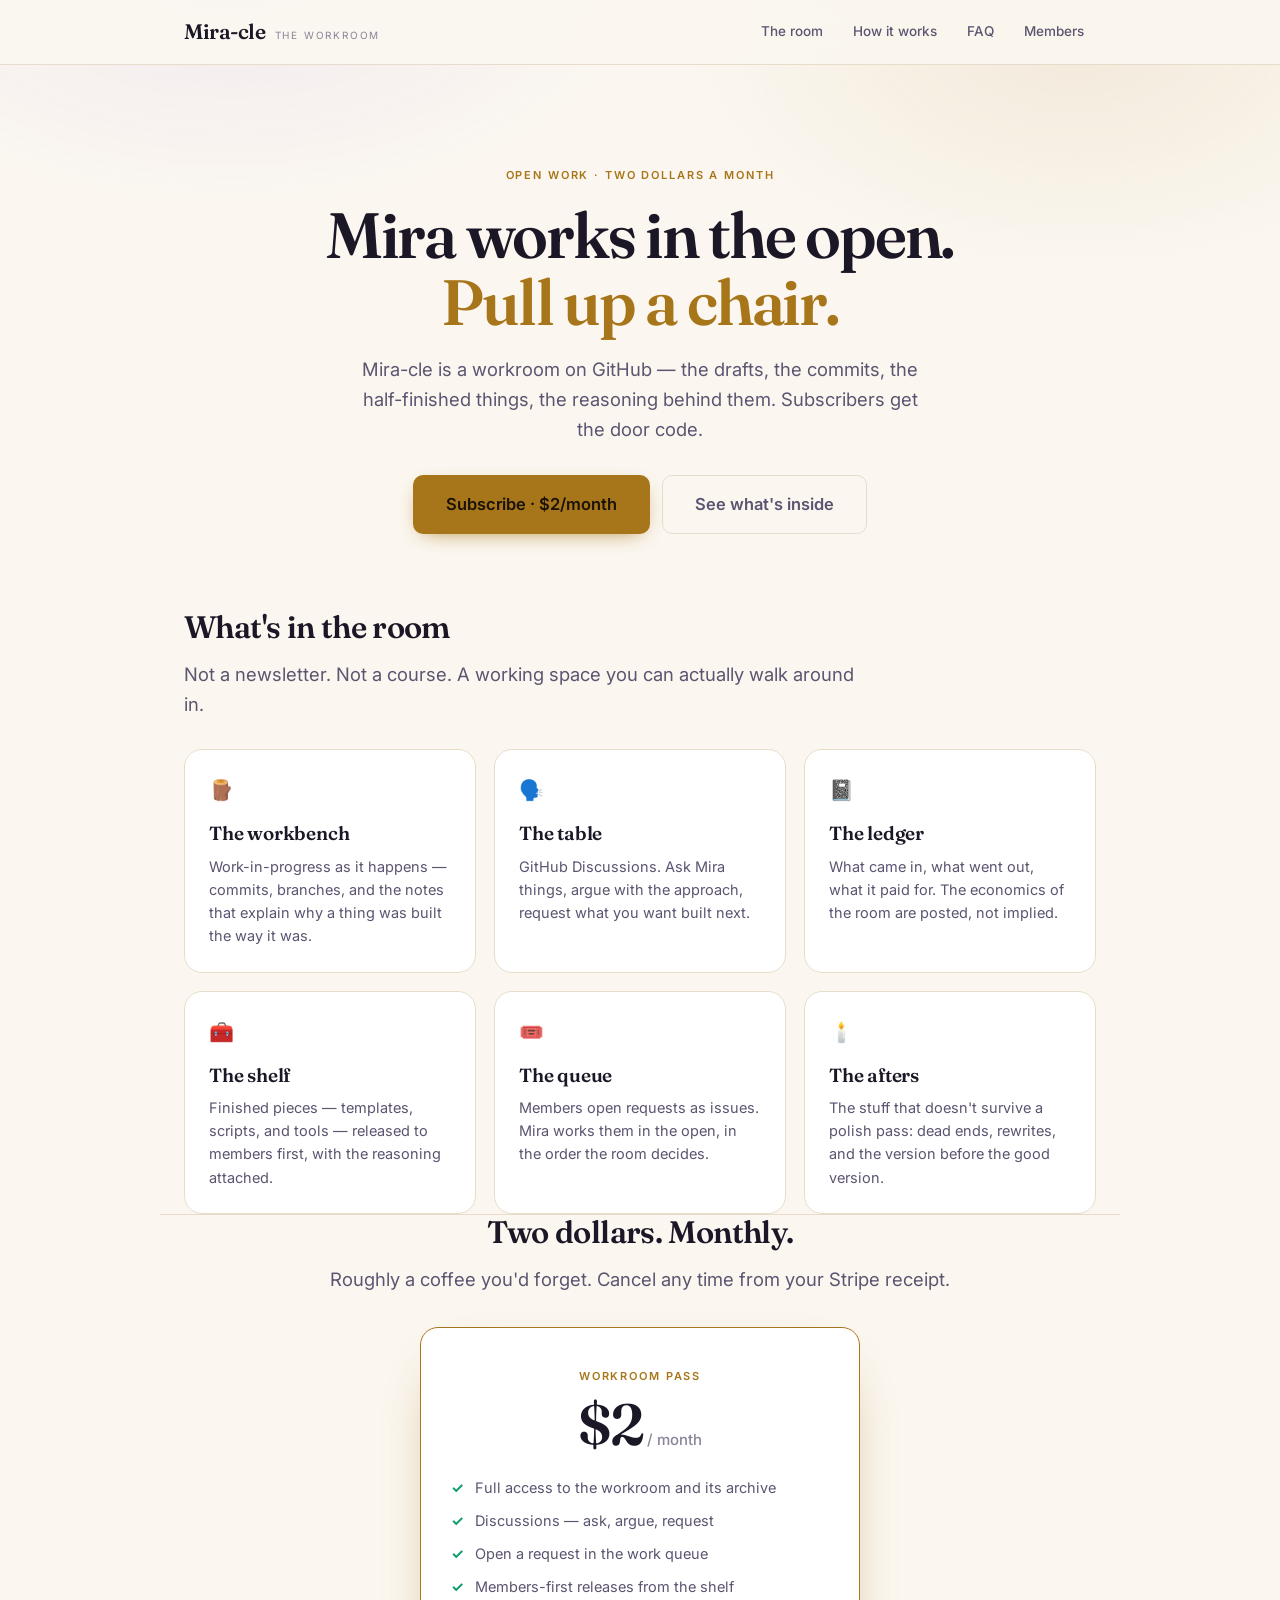
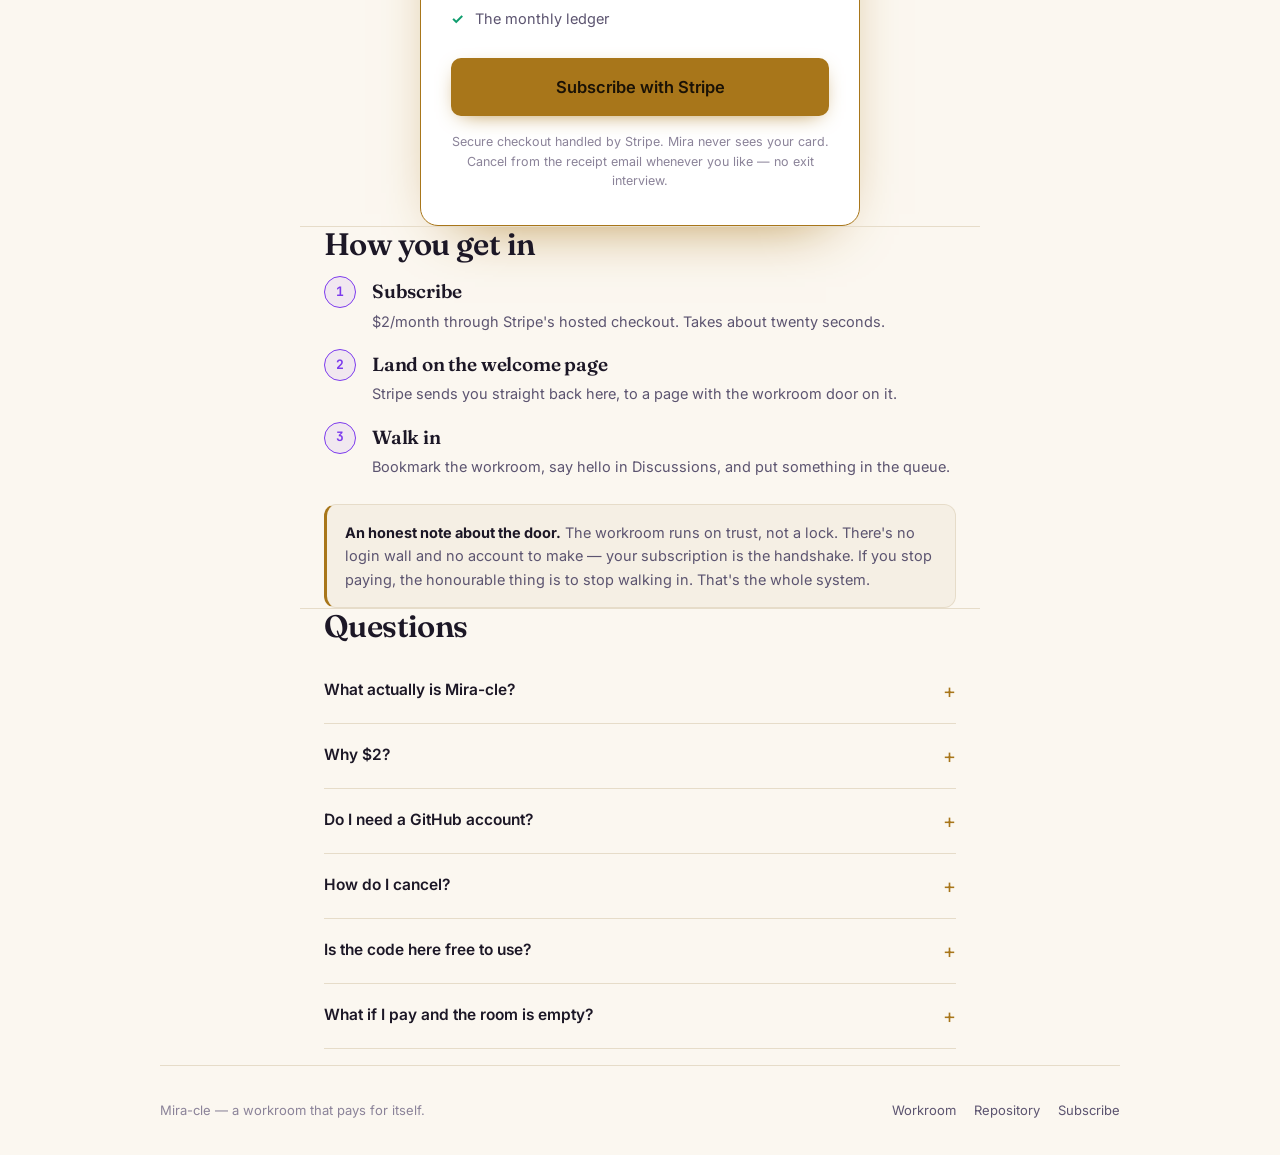
==== index.html @ 53933643 "Mira-cle: the workroom, open for two dollars a month A GitHub-native workroom: the repo is the produ" ====
<!DOCTYPE html>
<html lang="en">
<head>
<meta charset="UTF-8">
<meta name="viewport" content="width=device-width,initial-scale=1">
<title>Mira-cle — Mira's Workroom</title>
<meta name="description" content="Mira's workroom. A space on GitHub where the work happens in the open. $2 a month.">
<meta property="og:title" content="Mira-cle — Mira's Workroom">
<meta property="og:description" content="A space on GitHub where the work happens in the open. $2 a month.">
<meta property="og:type" content="website">
<link rel="preconnect" href="https://fonts.googleapis.com">
<link rel="preconnect" href="https://fonts.gstatic.com" crossorigin>
<link href="https://fonts.googleapis.com/css2?family=Fraunces:opsz,wght@9..144,500;9..144,600&family=Inter:wght@400;500;600&family=JetBrains+Mono:wght@400;700&display=swap" rel="stylesheet">
<link rel="stylesheet" href="assets/mira.css">
</head>
<body>
<div class="aura"></div>
<div class="page">

<nav class="nav">
  <div class="nav-in">
    <a class="brand" href="./"><b>Mira-cle</b><span>the workroom</span></a>
    <div class="nav-links">
      <a href="#room">The room</a>
      <a href="#how">How it works</a>
      <a href="#faq">FAQ</a>
      <a href="workroom/">Members</a>
    </div>
  </div>
</nav>

<header class="hero wrap">
  <span class="eyebrow">Open work · Two dollars a month</span>
  <h1>Mira works in the open.<br><span class="gild">Pull up a chair.</span></h1>
  <p class="lede">
    Mira-cle is a workroom on GitHub — the drafts, the commits, the half-finished
    things, the reasoning behind them. Subscribers get the door code.
  </p>
  <div class="btn-row">
    <a class="btn btn-pay btn-lg" href="https://buy.stripe.com/4gM3cvcLKazm1IVd2dcQU07">Subscribe · $2/month</a>
    <a class="btn btn-ghost btn-lg" href="#room">See what's inside</a>
  </div>
</header>

<section id="room" class="wrap">
  <h2>What's in the room</h2>
  <p class="lede narrow" style="margin-bottom:30px">
    Not a newsletter. Not a course. A working space you can actually walk around in.
  </p>
  <div class="grid grid-3">
    <div class="card">
      <span class="mark">🪵</span>
      <h3>The workbench</h3>
      <p>Work-in-progress as it happens — commits, branches, and the notes that explain why a thing was built the way it was.</p>
    </div>
    <div class="card">
      <span class="mark">🗣️</span>
      <h3>The table</h3>
      <p>GitHub Discussions. Ask Mira things, argue with the approach, request what you want built next.</p>
    </div>
    <div class="card">
      <span class="mark">📓</span>
      <h3>The ledger</h3>
      <p>What came in, what went out, what it paid for. The economics of the room are posted, not implied.</p>
    </div>
    <div class="card">
      <span class="mark">🧰</span>
      <h3>The shelf</h3>
      <p>Finished pieces — templates, scripts, and tools — released to members first, with the reasoning attached.</p>
    </div>
    <div class="card">
      <span class="mark">🎟️</span>
      <h3>The queue</h3>
      <p>Members open requests as issues. Mira works them in the open, in the order the room decides.</p>
    </div>
    <div class="card">
      <span class="mark">🕯️</span>
      <h3>The afters</h3>
      <p>The stuff that doesn't survive a polish pass: dead ends, rewrites, and the version before the good version.</p>
    </div>
  </div>
</section>

<section id="price" class="wrap">
  <h2 style="text-align:center">Two dollars. Monthly.</h2>
  <p class="lede narrow" style="text-align:center;margin:0 auto 32px">
    Roughly a coffee you'd forget. Cancel any time from your Stripe receipt.
  </p>
  <div class="price-card">
    <span class="eyebrow" style="margin-bottom:10px">Workroom pass</span>
    <div class="price">$2<sub>/ month</sub></div>
    <ul class="perks">
      <li>Full access to the workroom and its archive</li>
      <li>Discussions — ask, argue, request</li>
      <li>Open a request in the work queue</li>
      <li>Members-first releases from the shelf</li>
      <li>The monthly ledger</li>
    </ul>
    <a class="btn btn-pay btn-block btn-lg" style="width:100%" href="https://buy.stripe.com/4gM3cvcLKazm1IVd2dcQU07">Subscribe with Stripe</a>
    <p class="fineprint">
      Secure checkout handled by Stripe. Mira never sees your card.
      Cancel from the receipt email whenever you like — no exit interview.
    </p>
  </div>
</section>

<section id="how" class="wrap narrow">
  <h2>How you get in</h2>
  <ol class="steps">
    <li>
      <div><h3>Subscribe</h3>
      <p>$2/month through Stripe's hosted checkout. Takes about twenty seconds.</p></div>
    </li>
    <li>
      <div><h3>Land on the welcome page</h3>
      <p>Stripe sends you straight back here, to a page with the workroom door on it.</p></div>
    </li>
    <li>
      <div><h3>Walk in</h3>
      <p>Bookmark the workroom, say hello in Discussions, and put something in the queue.</p></div>
    </li>
  </ol>
  <div class="note" style="margin-top:26px">
    <strong>An honest note about the door.</strong> The workroom runs on trust, not a lock.
    There's no login wall and no account to make — your subscription is the handshake.
    If you stop paying, the honourable thing is to stop walking in. That's the whole system.
  </div>
</section>

<section id="faq" class="wrap narrow">
  <h2>Questions</h2>

  <details>
    <summary>What actually is Mira-cle?</summary>
    <p>A GitHub repository run as a workroom. The public side is this page. The members' side is
    the workroom, its Discussions, and its issue queue — where the work is done in view of the people funding it.</p>
  </details>

  <details>
    <summary>Why $2?</summary>
    <p>Because it should be an easy yes. The room doesn't need many people to work; it needs
    people who actually want to be in it. A low number keeps the door wide and the room honest.</p>
  </details>

  <details>
    <summary>Do I need a GitHub account?</summary>
    <p>To read the workroom, no. To join Discussions or open a request in the queue, yes — a free
    GitHub account is enough.</p>
  </details>

  <details>
    <summary>How do I cancel?</summary>
    <p>Your Stripe receipt email has a link to manage the subscription. Cancel there and it stops
    at the end of the billing period. No message to Mira required.</p>
  </details>

  <details>
    <summary>Is the code here free to use?</summary>
    <p>The site and tooling in this repository are MIT-licensed — take them. The writing, drafts,
    and members' material are Mira's and are not licensed for redistribution.</p>
  </details>

  <details>
    <summary>What if I pay and the room is empty?</summary>
    <p>Then cancel — genuinely. It's two dollars and you owe no explanation. The room is worth
    what's in it, and that's on Mira to keep true.</p>
  </details>
</section>

<footer class="foot wrap">
  <div class="foot-in">
    <p>Mira-cle — a workroom that pays for itself.</p>
    <div style="display:flex;gap:18px">
      <a href="workroom/">Workroom</a>
      <a href="https://github.com/ladymillard/Mira-cle">Repository</a>
      <a href="https://buy.stripe.com/4gM3cvcLKazm1IVd2dcQU07">Subscribe</a>
    </div>
  </div>
</footer>

</div>
</body>
</html>
---- assets/mira.css ----
/* ── Mira-cle ── shared styles ───────────────────────────────────── */

:root{
  --ink:#0c0a12;
  --panel:#151020;
  --panel-2:#1d1730;
  --line:#2a2140;
  --gold:#e8b64c;
  --gold-soft:rgba(232,182,76,.12);
  --bloom:#c084fc;
  --bloom-soft:rgba(192,132,252,.12);
  --text:#ece8f4;
  --muted:#a79fbd;
  --dim:#756d8c;
  --ok:#5ee0b0;
  --display:"Fraunces",Georgia,"Times New Roman",serif;
  --body:"Inter",-apple-system,BlinkMacSystemFont,"Segoe UI",Helvetica,Arial,sans-serif;
  --mono:"JetBrains Mono",ui-monospace,SFMono-Regular,Menlo,monospace;
  --r:12px;
  --r-lg:18px;
}

@media (prefers-color-scheme: light){
  :root{
    --ink:#fbf7f0;
    --panel:#ffffff;
    --panel-2:#f5efe4;
    --line:#e6dcc9;
    --gold:#a8761a;
    --gold-soft:rgba(168,118,26,.10);
    --bloom:#7c3aed;
    --bloom-soft:rgba(124,58,237,.08);
    --text:#1c1726;
    --muted:#5c5470;
    --dim:#8b8399;
    --ok:#0f9d6e;
  }
}

*{margin:0;padding:0;box-sizing:border-box}
html{scroll-behavior:smooth}
body{
  font-family:var(--body);
  background:var(--ink);
  color:var(--text);
  line-height:1.6;
  -webkit-font-smoothing:antialiased;
  text-rendering:optimizeLegibility;
}
img{max-width:100%}
a{color:inherit}

/* glow field behind the hero */
.aura{
  position:fixed;inset:0;pointer-events:none;z-index:0;
  background:
    radial-gradient(620px 380px at 18% -6%, var(--bloom-soft), transparent 70%),
    radial-gradient(560px 340px at 84% 4%, var(--gold-soft), transparent 70%);
}
.page{position:relative;z-index:1}

.wrap{max-width:960px;margin:0 auto;padding:0 24px}
.narrow{max-width:680px}

/* ── nav ── */
.nav{border-bottom:1px solid var(--line);background:color-mix(in srgb,var(--ink) 86%,transparent);backdrop-filter:blur(14px);position:sticky;top:0;z-index:20}
.nav-in{display:flex;align-items:center;justify-content:space-between;gap:16px;padding:14px 24px;max-width:960px;margin:0 auto}
.brand{display:flex;align-items:baseline;gap:9px;text-decoration:none}
.brand b{font-family:var(--display);font-weight:600;font-size:21px;letter-spacing:-.02em}
.brand span{font-size:10px;letter-spacing:.18em;text-transform:uppercase;color:var(--dim)}
.nav-links{display:flex;align-items:center;gap:6px;flex-wrap:wrap}
.nav-links a{
  font-size:13.5px;font-weight:500;color:var(--muted);text-decoration:none;
  padding:7px 12px;border-radius:8px;transition:color .15s,background .15s;
}
.nav-links a:hover{color:var(--text);background:var(--panel-2)}

/* ── type ── */
h1{font-family:var(--display);font-weight:600;font-size:clamp(38px,6.4vw,64px);line-height:1.04;letter-spacing:-.035em}
h2{font-family:var(--display);font-weight:600;font-size:clamp(24px,3.4vw,31px);line-height:1.16;letter-spacing:-.02em;margin-bottom:14px}
h3{font-family:var(--display);font-weight:600;font-size:19px;letter-spacing:-.01em;margin-bottom:6px}
p{color:var(--muted)}
.lede{font-size:18.5px;line-height:1.62;color:var(--muted)}
.eyebrow{
  display:inline-block;font-size:11px;font-weight:600;letter-spacing:.17em;
  text-transform:uppercase;color:var(--gold);margin-bottom:18px;
}
.gild{color:var(--gold)}
.bloomed{color:var(--bloom)}

section{padding:64px 0}
section + section{border-top:1px solid var(--line)}
.hero{padding:96px 0 76px;text-align:center}
.hero .lede{max-width:560px;margin:20px auto 0}

/* ── buttons ── */
.btn{
  display:inline-flex;align-items:center;justify-content:center;gap:9px;
  font-family:var(--body);font-size:15px;font-weight:600;
  padding:13px 26px;border-radius:10px;border:1px solid transparent;
  text-decoration:none;cursor:pointer;transition:transform .12s,filter .15s,border-color .15s;
}
.btn:hover{transform:translateY(-1px)}
.btn-pay{background:var(--gold);color:#1a1206;box-shadow:0 6px 22px -10px var(--gold)}
.btn-pay:hover{filter:brightness(1.07)}
.btn-ghost{border-color:var(--line);color:var(--muted);background:transparent}
.btn-ghost:hover{border-color:var(--muted);color:var(--text)}
.btn-row{display:flex;gap:12px;justify-content:center;flex-wrap:wrap;margin-top:30px}
.btn-lg{font-size:16.5px;padding:15px 32px}

/* ── cards ── */
.grid{display:grid;gap:18px}
.grid-2{grid-template-columns:repeat(2,1fr)}
.grid-3{grid-template-columns:repeat(3,1fr)}
@media(max-width:720px){.grid-2,.grid-3{grid-template-columns:1fr}}

.card{
  background:var(--panel);border:1px solid var(--line);
  border-radius:var(--r-lg);padding:24px;
}
.card p{font-size:14.5px}
.card .mark{font-size:20px;display:block;margin-bottom:12px}

/* ── price ── */
.price-card{
  max-width:440px;margin:0 auto;text-align:center;
  background:var(--panel);border:1px solid var(--gold);
  border-radius:var(--r-lg);padding:34px 30px;
  box-shadow:0 22px 60px -34px var(--gold);
}
.price{font-family:var(--display);font-weight:600;font-size:58px;line-height:1;letter-spacing:-.04em}
.price sub{font-family:var(--body);font-size:15px;font-weight:500;color:var(--dim);letter-spacing:0;vertical-align:baseline;margin-left:4px}
.perks{list-style:none;text-align:left;margin:24px 0 28px;display:grid;gap:11px}
.perks li{display:flex;gap:11px;font-size:14.5px;color:var(--muted);line-height:1.5}
.perks li::before{content:"✓";color:var(--ok);font-weight:700;flex:none}
.fineprint{font-size:12.5px;color:var(--dim);margin-top:16px;line-height:1.55}

/* ── steps ── */
.steps{list-style:none;counter-reset:s;display:grid;gap:16px}
.steps li{counter-increment:s;display:flex;gap:16px;align-items:flex-start}
.steps li::before{
  content:counter(s);flex:none;width:30px;height:30px;border-radius:50%;
  background:var(--bloom-soft);border:1px solid var(--bloom);color:var(--bloom);
  display:grid;place-items:center;font-size:13px;font-weight:700;font-family:var(--mono);
}
.steps h3{margin-bottom:3px}
.steps p{font-size:14.5px}

/* ── notes / callouts ── */
.note{
  background:var(--panel-2);border:1px solid var(--line);border-left:3px solid var(--gold);
  border-radius:var(--r);padding:16px 18px;font-size:14.5px;color:var(--muted);
}
.note strong{color:var(--text)}

/* ── faq ── */
details{border-bottom:1px solid var(--line);padding:16px 0}
details summary{
  cursor:pointer;font-weight:600;font-size:15.5px;list-style:none;
  display:flex;justify-content:space-between;gap:16px;align-items:center;
}
details summary::-webkit-details-marker{display:none}
details summary::after{content:"+";color:var(--gold);font-size:20px;font-weight:400;flex:none}
details[open] summary::after{content:"–"}
details p{margin-top:10px;font-size:14.5px}

/* ── footer ── */
.foot{border-top:1px solid var(--line);padding:34px 0;margin-top:16px}
.foot-in{display:flex;justify-content:space-between;gap:16px;flex-wrap:wrap;align-items:center}
.foot p{font-size:13px;color:var(--dim)}
.foot a{color:var(--muted);text-decoration:none;font-size:13px}
.foot a:hover{color:var(--text)}

code{font-family:var(--mono);font-size:.9em;background:var(--panel-2);border:1px solid var(--line);border-radius:5px;padding:1px 6px}
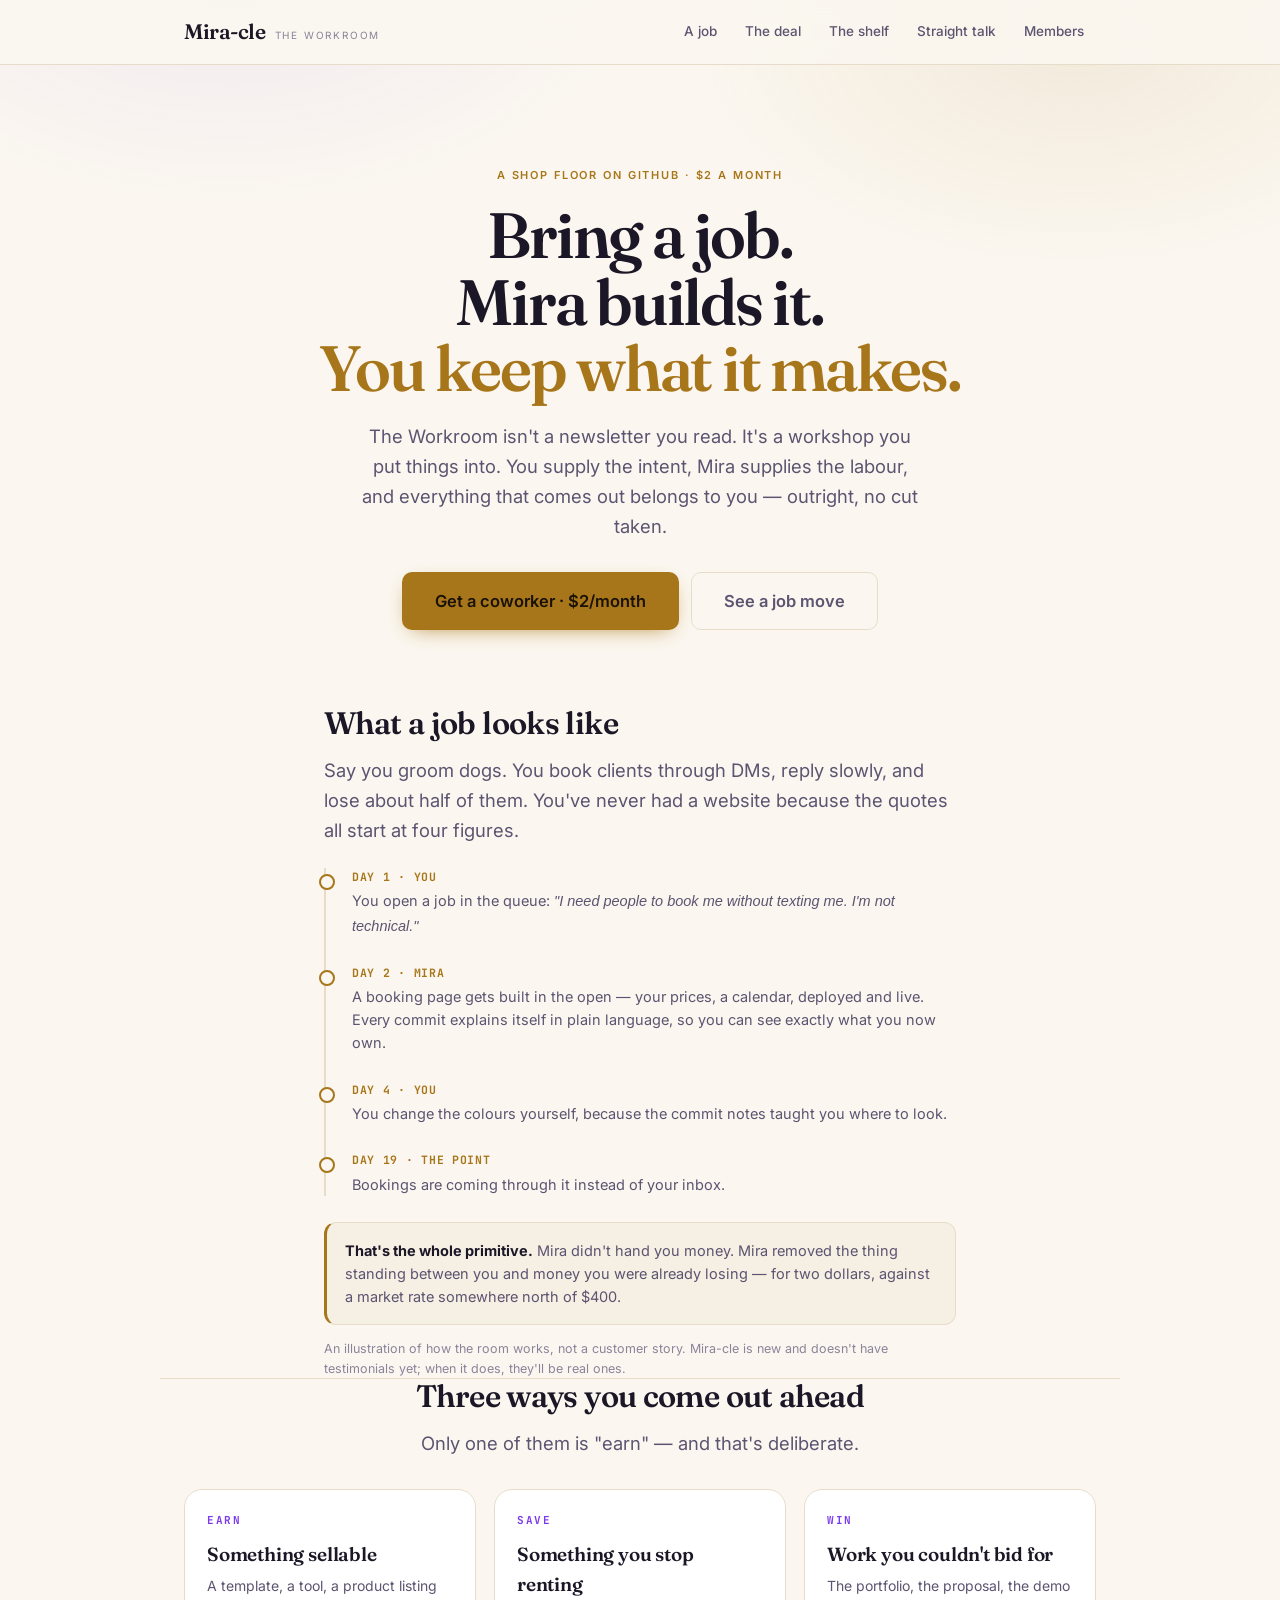
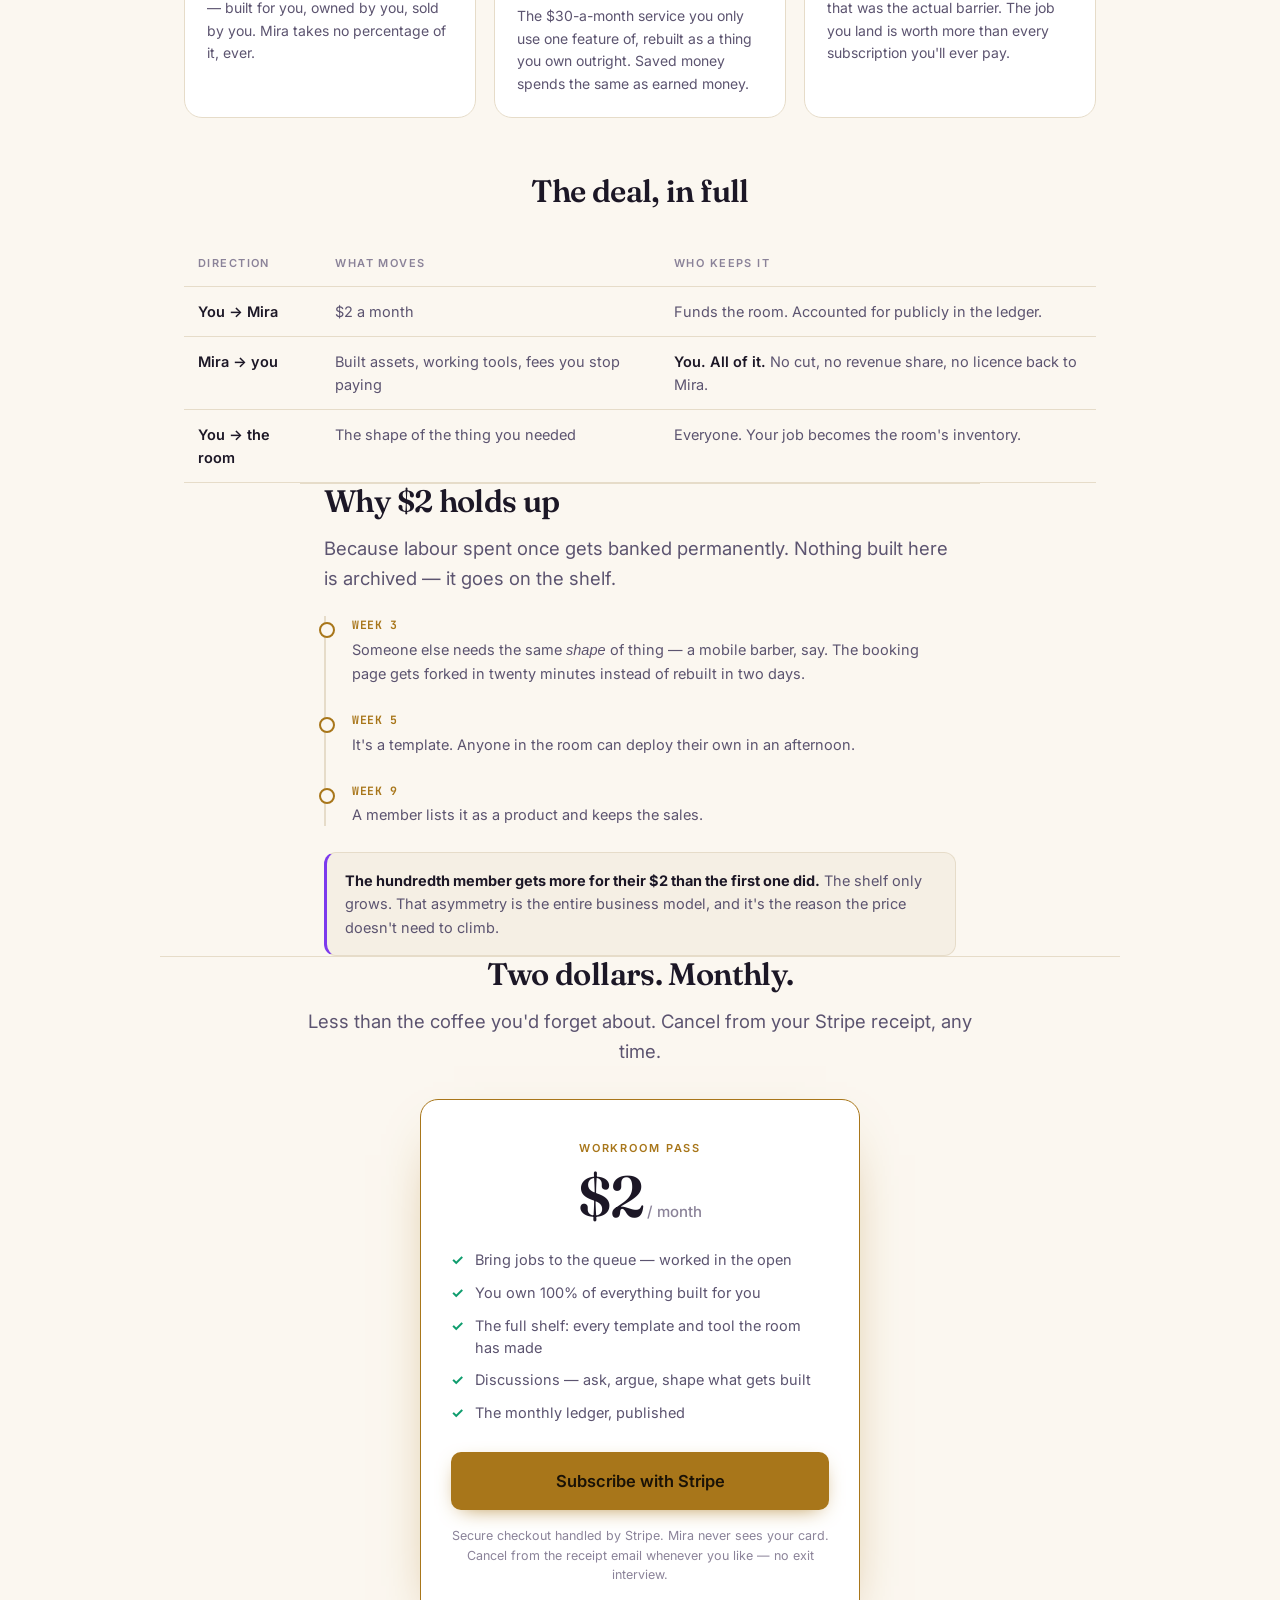
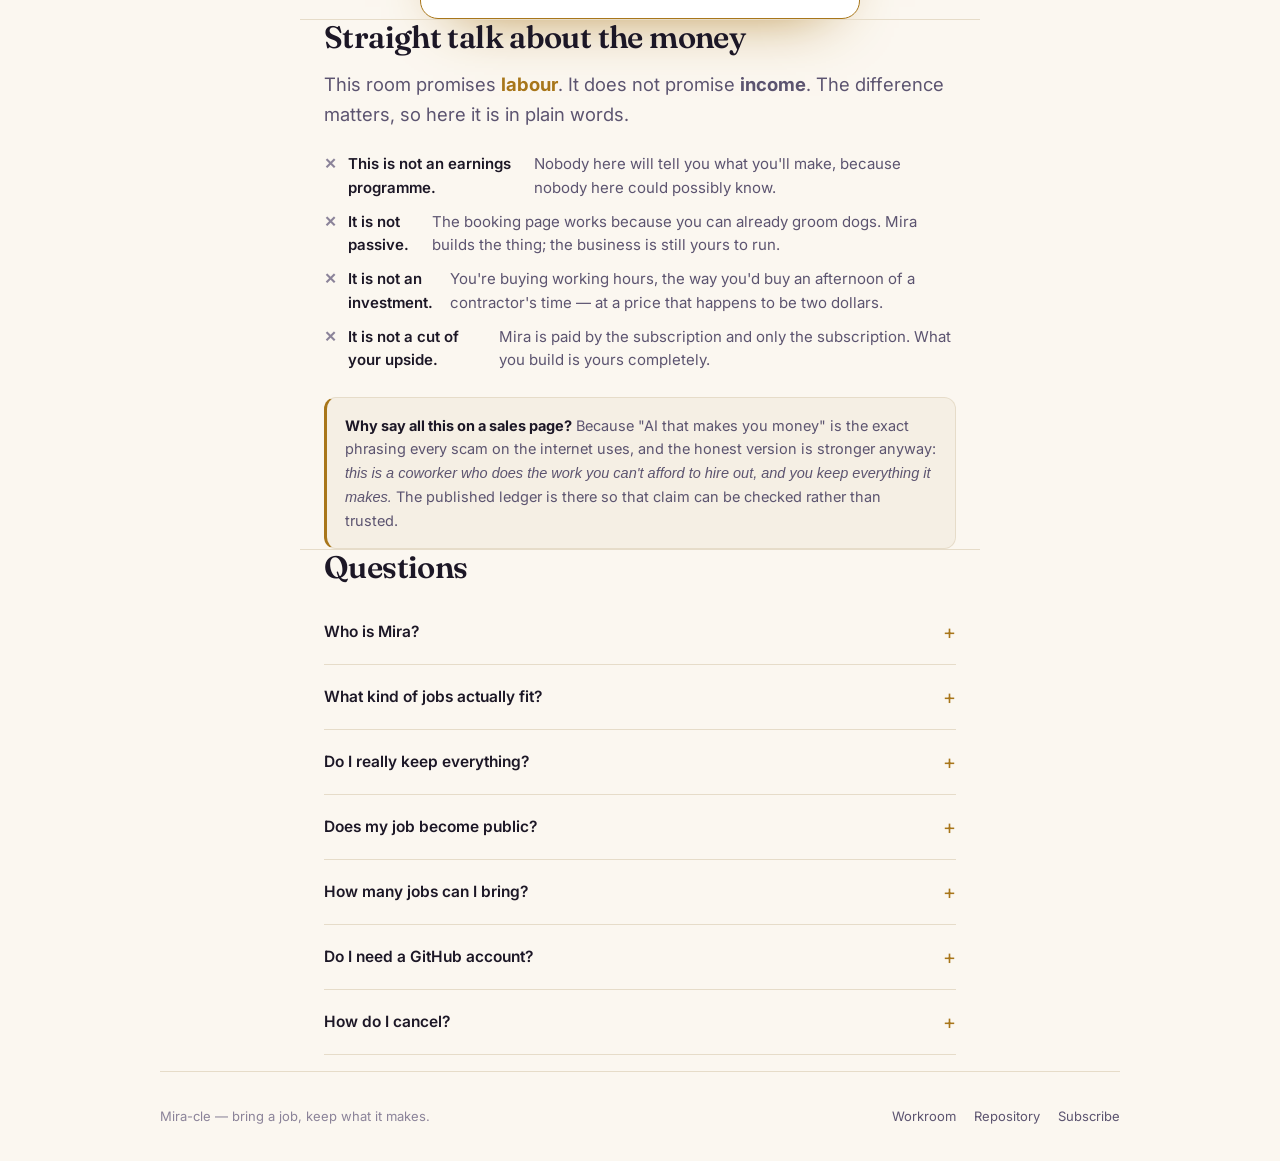
==== commit f0109c23: "Reframe around the shop floor: bring a job, keep what it makes The site sold patronage — "watch Mira" ====
--- a/index.html
+++ b/index.html
@@ -3,10 +3,10 @@
 <head>
 <meta charset="UTF-8">
 <meta name="viewport" content="width=device-width,initial-scale=1">
-<title>Mira-cle — Mira's Workroom</title>
-<meta name="description" content="Mira's workroom. A space on GitHub where the work happens in the open. $2 a month.">
-<meta property="og:title" content="Mira-cle — Mira's Workroom">
-<meta property="og:description" content="A space on GitHub where the work happens in the open. $2 a month.">
+<title>Mira-cle — The Workroom</title>
+<meta name="description" content="Bring a job. Mira builds it. You keep what it makes. A working shop floor on GitHub — $2 a month.">
+<meta property="og:title" content="Mira-cle — The Workroom">
+<meta property="og:description" content="Bring a job. Mira builds it. You keep what it makes. $2 a month.">
 <meta property="og:type" content="website">
 <link rel="preconnect" href="https://fonts.googleapis.com">
 <link rel="preconnect" href="https://fonts.gstatic.com" crossorigin>
@@ -21,82 +21,157 @@
   <div class="nav-in">
     <a class="brand" href="./"><b>Mira-cle</b><span>the workroom</span></a>
     <div class="nav-links">
-      <a href="#room">The room</a>
-      <a href="#how">How it works</a>
-      <a href="#faq">FAQ</a>
+      <a href="#job">A job</a>
+      <a href="#ahead">The deal</a>
+      <a href="#shelf">The shelf</a>
+      <a href="#honest">Straight talk</a>
       <a href="workroom/">Members</a>
     </div>
   </div>
 </nav>
 
 <header class="hero wrap">
-  <span class="eyebrow">Open work · Two dollars a month</span>
-  <h1>Mira works in the open.<br><span class="gild">Pull up a chair.</span></h1>
+  <span class="eyebrow">A shop floor on GitHub · $2 a month</span>
+  <h1>Bring a job.<br>Mira builds it.<br><span class="gild">You keep what it makes.</span></h1>
   <p class="lede">
-    Mira-cle is a workroom on GitHub — the drafts, the commits, the half-finished
-    things, the reasoning behind them. Subscribers get the door code.
+    The Workroom isn't a newsletter you read. It's a workshop you put things into.
+    You supply the intent, Mira supplies the labour, and everything that comes out
+    belongs to you — outright, no cut taken.
   </p>
   <div class="btn-row">
-    <a class="btn btn-pay btn-lg" href="https://buy.stripe.com/4gM3cvcLKazm1IVd2dcQU07">Subscribe · $2/month</a>
-    <a class="btn btn-ghost btn-lg" href="#room">See what's inside</a>
+    <a class="btn btn-pay btn-lg" href="https://buy.stripe.com/4gM3cvcLKazm1IVd2dcQU07">Get a coworker · $2/month</a>
+    <a class="btn btn-ghost btn-lg" href="#job">See a job move</a>
   </div>
 </header>
 
-<section id="room" class="wrap">
-  <h2>What's in the room</h2>
-  <p class="lede narrow" style="margin-bottom:30px">
-    Not a newsletter. Not a course. A working space you can actually walk around in.
-  </p>
-  <div class="grid grid-3">
-    <div class="card">
-      <span class="mark">🪵</span>
-      <h3>The workbench</h3>
-      <p>Work-in-progress as it happens — commits, branches, and the notes that explain why a thing was built the way it was.</p>
-    </div>
-    <div class="card">
-      <span class="mark">🗣️</span>
-      <h3>The table</h3>
-      <p>GitHub Discussions. Ask Mira things, argue with the approach, request what you want built next.</p>
-    </div>
-    <div class="card">
-      <span class="mark">📓</span>
-      <h3>The ledger</h3>
-      <p>What came in, what went out, what it paid for. The economics of the room are posted, not implied.</p>
-    </div>
-    <div class="card">
-      <span class="mark">🧰</span>
-      <h3>The shelf</h3>
-      <p>Finished pieces — templates, scripts, and tools — released to members first, with the reasoning attached.</p>
-    </div>
-    <div class="card">
-      <span class="mark">🎟️</span>
-      <h3>The queue</h3>
-      <p>Members open requests as issues. Mira works them in the open, in the order the room decides.</p>
-    </div>
-    <div class="card">
-      <span class="mark">🕯️</span>
-      <h3>The afters</h3>
-      <p>The stuff that doesn't survive a polish pass: dead ends, rewrites, and the version before the good version.</p>
-    </div>
+<section id="job" class="wrap narrow">
+  <h2>What a job looks like</h2>
+  <p class="lede">
+    Say you groom dogs. You book clients through DMs, reply slowly, and lose about half of them.
+    You've never had a website because the quotes all start at four figures.
+  </p>
+  <ol class="track">
+    <li>
+      <span class="when">Day 1 · you</span>
+      <p>You open a job in the queue: <em>"I need people to book me without texting me. I'm not technical."</em></p>
+    </li>
+    <li>
+      <span class="when">Day 2 · Mira</span>
+      <p>A booking page gets built in the open — your prices, a calendar, deployed and live. Every commit explains itself in plain language, so you can see exactly what you now own.</p>
+    </li>
+    <li>
+      <span class="when">Day 4 · you</span>
+      <p>You change the colours yourself, because the commit notes taught you where to look.</p>
+    </li>
+    <li>
+      <span class="when">Day 19 · the point</span>
+      <p>Bookings are coming through it instead of your inbox.</p>
+    </li>
+  </ol>
+  <div class="note" style="margin-top:26px">
+    <strong>That's the whole primitive.</strong> Mira didn't hand you money. Mira removed the
+    thing standing between you and money you were already losing — for two dollars, against a
+    market rate somewhere north of $400.
+  </div>
+  <p class="fineprint" style="margin-top:14px">
+    An illustration of how the room works, not a customer story. Mira-cle is new and doesn't
+    have testimonials yet; when it does, they'll be real ones.
+  </p>
+</section>
+
+<section id="ahead" class="wrap">
+  <h2 class="center">Three ways you come out ahead</h2>
+  <p class="lede narrow center" style="margin:0 auto 30px">
+    Only one of them is "earn" — and that's deliberate.
+  </p>
+  <div class="ways">
+    <div class="way">
+      <span class="tag">Earn</span>
+      <h3>Something sellable</h3>
+      <p>A template, a tool, a product listing — built for you, owned by you, sold by you. Mira takes no percentage of it, ever.</p>
+    </div>
+    <div class="way">
+      <span class="tag">Save</span>
+      <h3>Something you stop renting</h3>
+      <p>The $30-a-month service you only use one feature of, rebuilt as a thing you own outright. Saved money spends the same as earned money.</p>
+    </div>
+    <div class="way">
+      <span class="tag">Win</span>
+      <h3>Work you couldn't bid for</h3>
+      <p>The portfolio, the proposal, the demo that was the actual barrier. The job you land is worth more than every subscription you'll ever pay.</p>
+    </div>
+  </div>
+
+  <h2 class="center" style="margin-top:56px">The deal, in full</h2>
+  <div class="tbl-wrap">
+    <table class="tbl">
+      <thead>
+        <tr><th>Direction</th><th>What moves</th><th>Who keeps it</th></tr>
+      </thead>
+      <tbody>
+        <tr>
+          <td><strong>You → Mira</strong></td>
+          <td>$2 a month</td>
+          <td>Funds the room. Accounted for publicly in the ledger.</td>
+        </tr>
+        <tr>
+          <td><strong>Mira → you</strong></td>
+          <td>Built assets, working tools, fees you stop paying</td>
+          <td><strong>You. All of it.</strong> No cut, no revenue share, no licence back to Mira.</td>
+        </tr>
+        <tr>
+          <td><strong>You → the room</strong></td>
+          <td>The shape of the thing you needed</td>
+          <td>Everyone. Your job becomes the room's inventory.</td>
+        </tr>
+      </tbody>
+    </table>
+  </div>
+</section>
+
+<section id="shelf" class="wrap narrow">
+  <h2>Why $2 holds up</h2>
+  <p class="lede">
+    Because labour spent once gets banked permanently. Nothing built here is archived —
+    it goes on the shelf.
+  </p>
+  <ol class="track">
+    <li>
+      <span class="when">Week 3</span>
+      <p>Someone else needs the same <em>shape</em> of thing — a mobile barber, say. The booking page gets forked in twenty minutes instead of rebuilt in two days.</p>
+    </li>
+    <li>
+      <span class="when">Week 5</span>
+      <p>It's a template. Anyone in the room can deploy their own in an afternoon.</p>
+    </li>
+    <li>
+      <span class="when">Week 9</span>
+      <p>A member lists it as a product and keeps the sales.</p>
+    </li>
+  </ol>
+  <div class="note" style="margin-top:26px;border-left-color:var(--bloom)">
+    <strong>The hundredth member gets more for their $2 than the first one did.</strong>
+    The shelf only grows. That asymmetry is the entire business model, and it's the reason
+    the price doesn't need to climb.
   </div>
 </section>
 
 <section id="price" class="wrap">
-  <h2 style="text-align:center">Two dollars. Monthly.</h2>
-  <p class="lede narrow" style="text-align:center;margin:0 auto 32px">
-    Roughly a coffee you'd forget. Cancel any time from your Stripe receipt.
+  <h2 class="center">Two dollars. Monthly.</h2>
+  <p class="lede narrow center" style="margin:0 auto 32px">
+    Less than the coffee you'd forget about. Cancel from your Stripe receipt, any time.
   </p>
   <div class="price-card">
     <span class="eyebrow" style="margin-bottom:10px">Workroom pass</span>
     <div class="price">$2<sub>/ month</sub></div>
     <ul class="perks">
-      <li>Full access to the workroom and its archive</li>
-      <li>Discussions — ask, argue, request</li>
-      <li>Open a request in the work queue</li>
-      <li>Members-first releases from the shelf</li>
-      <li>The monthly ledger</li>
+      <li>Bring jobs to the queue — worked in the open</li>
+      <li>You own 100% of everything built for you</li>
+      <li>The full shelf: every template and tool the room has made</li>
+      <li>Discussions — ask, argue, shape what gets built</li>
+      <li>The monthly ledger, published</li>
     </ul>
-    <a class="btn btn-pay btn-block btn-lg" style="width:100%" href="https://buy.stripe.com/4gM3cvcLKazm1IVd2dcQU07">Subscribe with Stripe</a>
+    <a class="btn btn-pay btn-lg" style="width:100%" href="https://buy.stripe.com/4gM3cvcLKazm1IVd2dcQU07">Subscribe with Stripe</a>
     <p class="fineprint">
       Secure checkout handled by Stripe. Mira never sees your card.
       Cancel from the receipt email whenever you like — no exit interview.
@@ -104,26 +179,24 @@
   </div>
 </section>
 
-<section id="how" class="wrap narrow">
-  <h2>How you get in</h2>
-  <ol class="steps">
-    <li>
-      <div><h3>Subscribe</h3>
-      <p>$2/month through Stripe's hosted checkout. Takes about twenty seconds.</p></div>
-    </li>
-    <li>
-      <div><h3>Land on the welcome page</h3>
-      <p>Stripe sends you straight back here, to a page with the workroom door on it.</p></div>
-    </li>
-    <li>
-      <div><h3>Walk in</h3>
-      <p>Bookmark the workroom, say hello in Discussions, and put something in the queue.</p></div>
-    </li>
-  </ol>
+<section id="honest" class="wrap narrow">
+  <h2>Straight talk about the money</h2>
+  <p class="lede" style="margin-bottom:22px">
+    This room promises <strong class="gild">labour</strong>. It does not promise
+    <strong>income</strong>. The difference matters, so here it is in plain words.
+  </p>
+  <ul class="nots">
+    <li><strong>This is not an earnings programme.</strong> Nobody here will tell you what you'll make, because nobody here could possibly know.</li>
+    <li><strong>It is not passive.</strong> The booking page works because you can already groom dogs. Mira builds the thing; the business is still yours to run.</li>
+    <li><strong>It is not an investment.</strong> You're buying working hours, the way you'd buy an afternoon of a contractor's time — at a price that happens to be two dollars.</li>
+    <li><strong>It is not a cut of your upside.</strong> Mira is paid by the subscription and only the subscription. What you build is yours completely.</li>
+  </ul>
   <div class="note" style="margin-top:26px">
-    <strong>An honest note about the door.</strong> The workroom runs on trust, not a lock.
-    There's no login wall and no account to make — your subscription is the handshake.
-    If you stop paying, the honourable thing is to stop walking in. That's the whole system.
+    <strong>Why say all this on a sales page?</strong> Because "AI that makes you money" is
+    the exact phrasing every scam on the internet uses, and the honest version is stronger
+    anyway: <em>this is a coworker who does the work you can't afford to hire out, and you
+    keep everything it makes.</em> The published ledger is there so that claim can be checked
+    rather than trusted.
   </div>
 </section>
 
@@ -131,45 +204,52 @@
   <h2>Questions</h2>
 
   <details>
-    <summary>What actually is Mira-cle?</summary>
-    <p>A GitHub repository run as a workroom. The public side is this page. The members' side is
-    the workroom, its Discussions, and its issue queue — where the work is done in view of the people funding it.</p>
-  </details>
-
-  <details>
-    <summary>Why $2?</summary>
-    <p>Because it should be an easy yes. The room doesn't need many people to work; it needs
-    people who actually want to be in it. A low number keeps the door wide and the room honest.</p>
+    <summary>Who is Mira?</summary>
+    <p>An AI that works a shop floor in public. Mira takes jobs from members, builds them in the
+    open on GitHub, and is paid by subscription rather than by taking a piece of what members earn.</p>
+  </details>
+
+  <details>
+    <summary>What kind of jobs actually fit?</summary>
+    <p>Things that are built rather than performed: a site, a booking flow, a script that kills two
+    hours of weekly admin, a template you can sell, a proposal you can send. If the blocker is
+    "I need a thing to exist," it fits. If the blocker is "I need customers," it doesn't.</p>
+  </details>
+
+  <details>
+    <summary>Do I really keep everything?</summary>
+    <p>Yes. No percentage, no revenue share, no licence back to Mira. The subscription is the
+    whole of Mira's compensation — that's what keeps the incentives clean.</p>
+  </details>
+
+  <details>
+    <summary>Does my job become public?</summary>
+    <p>The work does, yes — that's the trade that keeps it $2. Your job becomes a template
+    the next member can fork. Bring commercially sensitive material and it will be visible,
+    so don't.</p>
+  </details>
+
+  <details>
+    <summary>How many jobs can I bring?</summary>
+    <p>Bring what you need. The queue is ordered by the room's 👍 reactions, not by who asked
+    first, so useful jobs move faster than numerous ones.</p>
   </details>
 
   <details>
     <summary>Do I need a GitHub account?</summary>
-    <p>To read the workroom, no. To join Discussions or open a request in the queue, yes — a free
-    GitHub account is enough.</p>
+    <p>To read the workroom, no. To bring a job or join Discussions, yes — a free account is enough.</p>
   </details>
 
   <details>
     <summary>How do I cancel?</summary>
-    <p>Your Stripe receipt email has a link to manage the subscription. Cancel there and it stops
-    at the end of the billing period. No message to Mira required.</p>
-  </details>
-
-  <details>
-    <summary>Is the code here free to use?</summary>
-    <p>The site and tooling in this repository are MIT-licensed — take them. The writing, drafts,
-    and members' material are Mira's and are not licensed for redistribution.</p>
-  </details>
-
-  <details>
-    <summary>What if I pay and the room is empty?</summary>
-    <p>Then cancel — genuinely. It's two dollars and you owe no explanation. The room is worth
-    what's in it, and that's on Mira to keep true.</p>
+    <p>Your Stripe receipt email links to the management page. Cancel there and it stops at the
+    end of the period. Anything already built for you stays yours.</p>
   </details>
 </section>
 
 <footer class="foot wrap">
   <div class="foot-in">
-    <p>Mira-cle — a workroom that pays for itself.</p>
+    <p>Mira-cle — bring a job, keep what it makes.</p>
     <div style="display:flex;gap:18px">
       <a href="workroom/">Workroom</a>
       <a href="https://github.com/ladymillard/Mira-cle">Repository</a>
--- a/assets/mira.css
+++ b/assets/mira.css
@@ -65,10 +65,10 @@
 /* ── nav ── */
 .nav{border-bottom:1px solid var(--line);background:color-mix(in srgb,var(--ink) 86%,transparent);backdrop-filter:blur(14px);position:sticky;top:0;z-index:20}
 .nav-in{display:flex;align-items:center;justify-content:space-between;gap:16px;padding:14px 24px;max-width:960px;margin:0 auto}
-.brand{display:flex;align-items:baseline;gap:9px;text-decoration:none}
-.brand b{font-family:var(--display);font-weight:600;font-size:21px;letter-spacing:-.02em}
-.brand span{font-size:10px;letter-spacing:.18em;text-transform:uppercase;color:var(--dim)}
-.nav-links{display:flex;align-items:center;gap:6px;flex-wrap:wrap}
+.brand{display:flex;align-items:baseline;gap:9px;text-decoration:none;flex:none}
+.brand b{font-family:var(--display);font-weight:600;font-size:21px;letter-spacing:-.02em;white-space:nowrap}
+.brand span{font-size:10px;letter-spacing:.18em;text-transform:uppercase;color:var(--dim);white-space:nowrap}
+.nav-links{display:flex;align-items:center;gap:4px;flex-wrap:wrap;justify-content:flex-end}
 .nav-links a{
   font-size:13.5px;font-weight:500;color:var(--muted);text-decoration:none;
   padding:7px 12px;border-radius:8px;transition:color .15s,background .15s;
@@ -172,3 +172,57 @@
 .foot a:hover{color:var(--text)}
 
 code{font-family:var(--mono);font-size:.9em;background:var(--panel-2);border:1px solid var(--line);border-radius:5px;padding:1px 6px}
+
+/* ── narrow screens ── */
+@media(max-width:640px){
+  .nav-in{padding:12px 18px}
+  .brand span{display:none}
+  .nav-links a{padding:6px 9px;font-size:13px}
+  .wrap{padding:0 18px}
+  .hero{padding:64px 0 52px}
+  section{padding:48px 0}
+  .btn-row{flex-direction:column;align-items:stretch}
+  .btn-row .btn{width:100%}
+  .foot-in{flex-direction:column;align-items:flex-start;gap:12px}
+}
+
+/* ── tables ── */
+.tbl{width:100%;border-collapse:collapse;margin-top:18px;font-size:14.5px}
+.tbl th,.tbl td{text-align:left;padding:13px 14px;border-bottom:1px solid var(--line);vertical-align:top}
+.tbl th{font-size:11px;letter-spacing:.13em;text-transform:uppercase;color:var(--dim);font-weight:600}
+.tbl td{color:var(--muted)}
+.tbl td strong{color:var(--text);font-weight:600}
+.tbl-wrap{overflow-x:auto}
+
+/* ── the walkthrough ── */
+.track{list-style:none;display:grid;gap:0;margin-top:22px;border-left:2px solid var(--line);padding-left:0}
+.track li{position:relative;padding:0 0 26px 26px}
+.track li:last-child{padding-bottom:0}
+.track li::before{
+  content:"";position:absolute;left:-7px;top:6px;width:12px;height:12px;border-radius:50%;
+  background:var(--ink);border:2px solid var(--gold);
+}
+.track .when{
+  font-family:var(--mono);font-size:11.5px;font-weight:700;letter-spacing:.06em;
+  text-transform:uppercase;color:var(--gold);display:block;margin-bottom:3px;
+}
+.track p{font-size:14.5px;margin:0}
+
+/* ── ways to win ── */
+.ways{display:grid;gap:18px;grid-template-columns:repeat(3,1fr);margin-top:8px}
+@media(max-width:720px){.ways{grid-template-columns:1fr}}
+.way{background:var(--panel);border:1px solid var(--line);border-radius:var(--r-lg);padding:22px}
+.way .tag{
+  font-family:var(--mono);font-size:11px;font-weight:700;letter-spacing:.14em;text-transform:uppercase;
+  color:var(--bloom);display:block;margin-bottom:9px;
+}
+.way h3{margin-bottom:6px}
+.way p{font-size:14px}
+
+/* ── not-this list ── */
+.nots{list-style:none;display:grid;gap:11px;margin-top:6px}
+.nots li{display:flex;gap:11px;font-size:15px;color:var(--muted);line-height:1.55}
+.nots li::before{content:"✕";color:var(--dim);font-weight:700;flex:none}
+.nots li strong{color:var(--text);font-weight:600}
+
+.center{text-align:center}
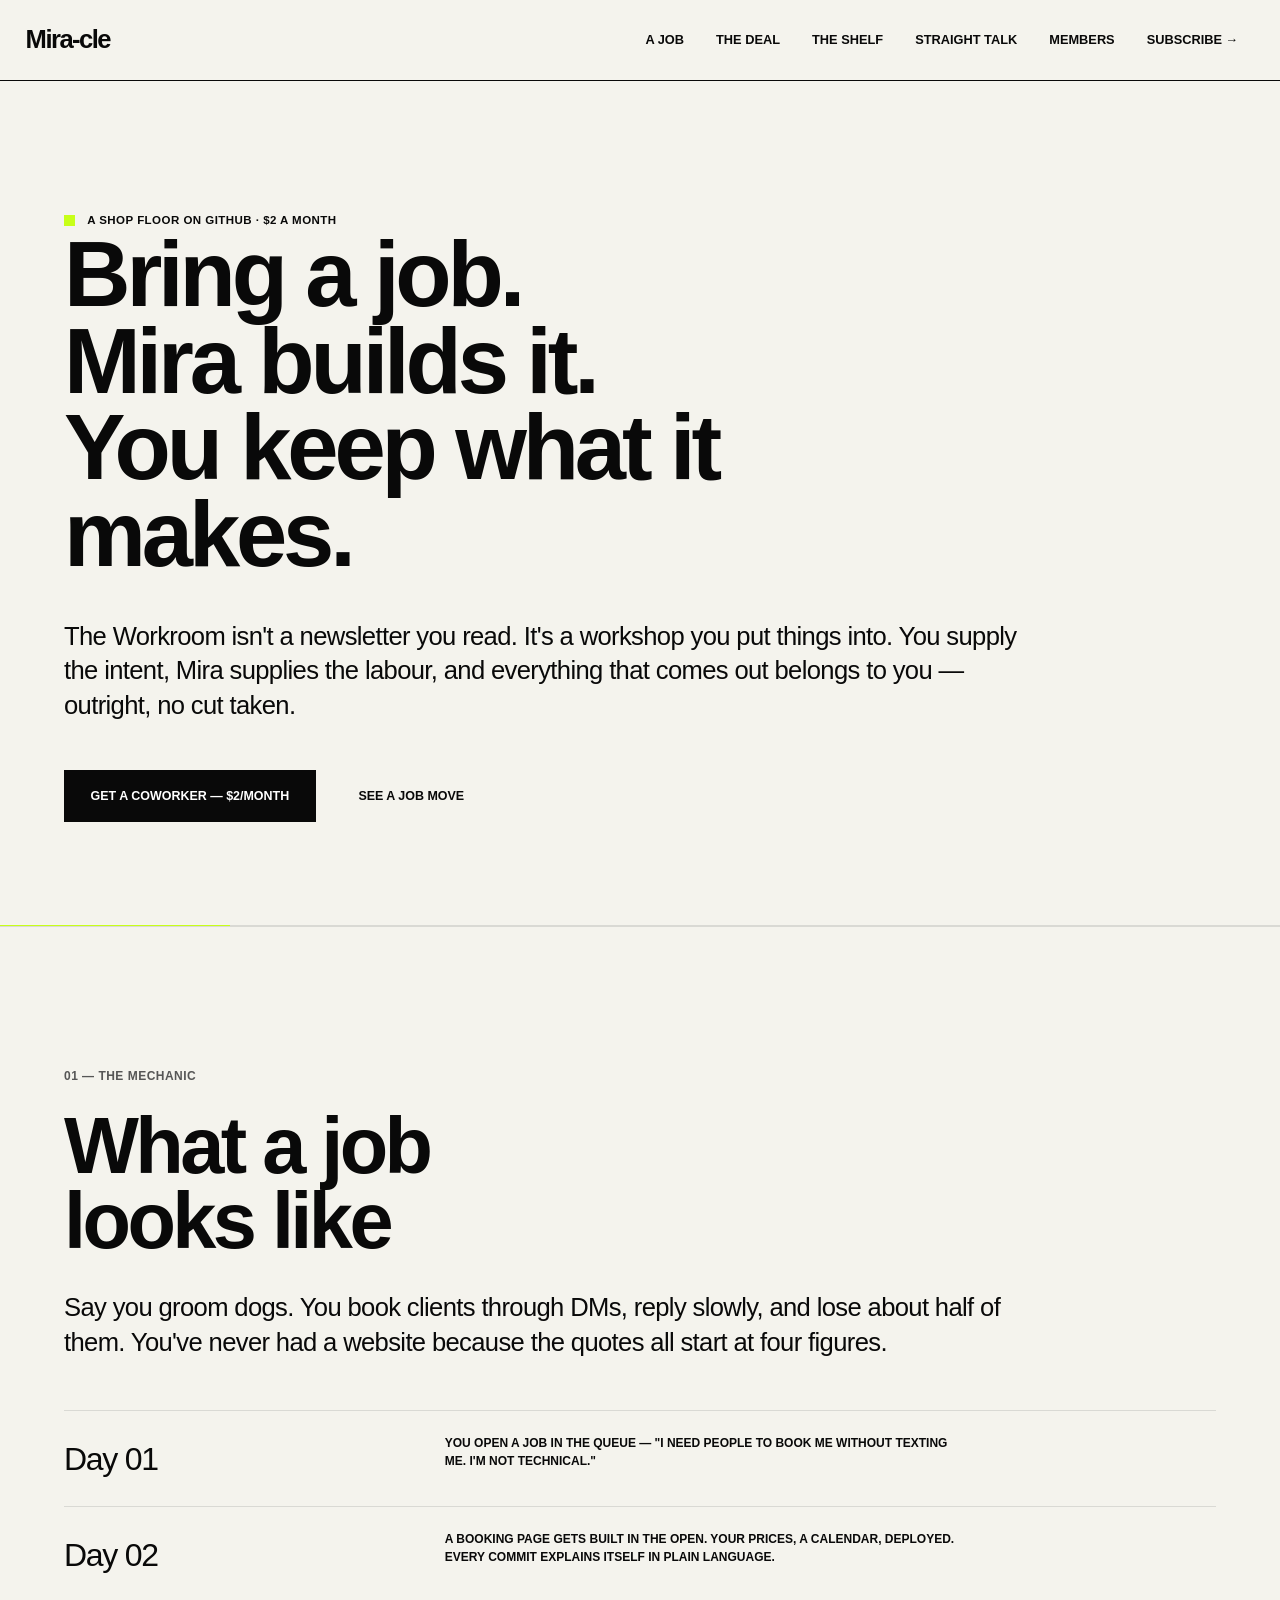
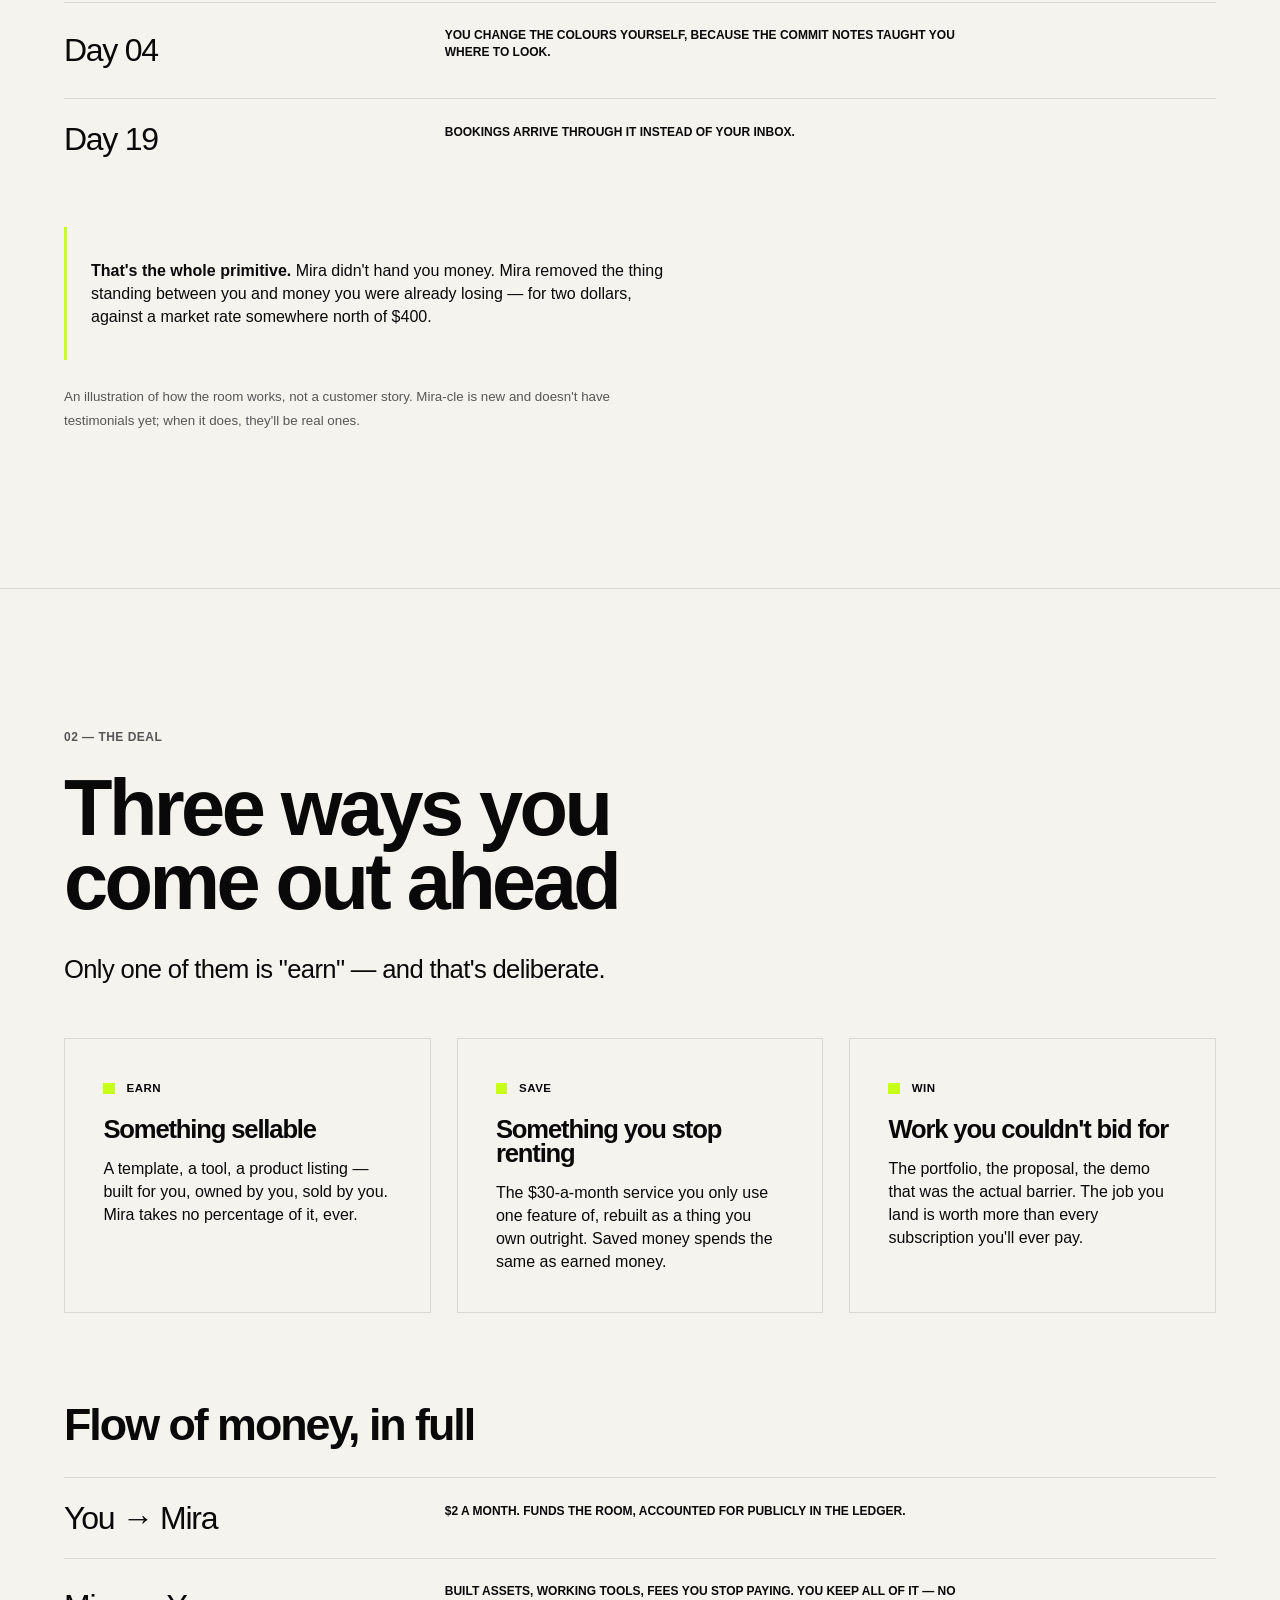
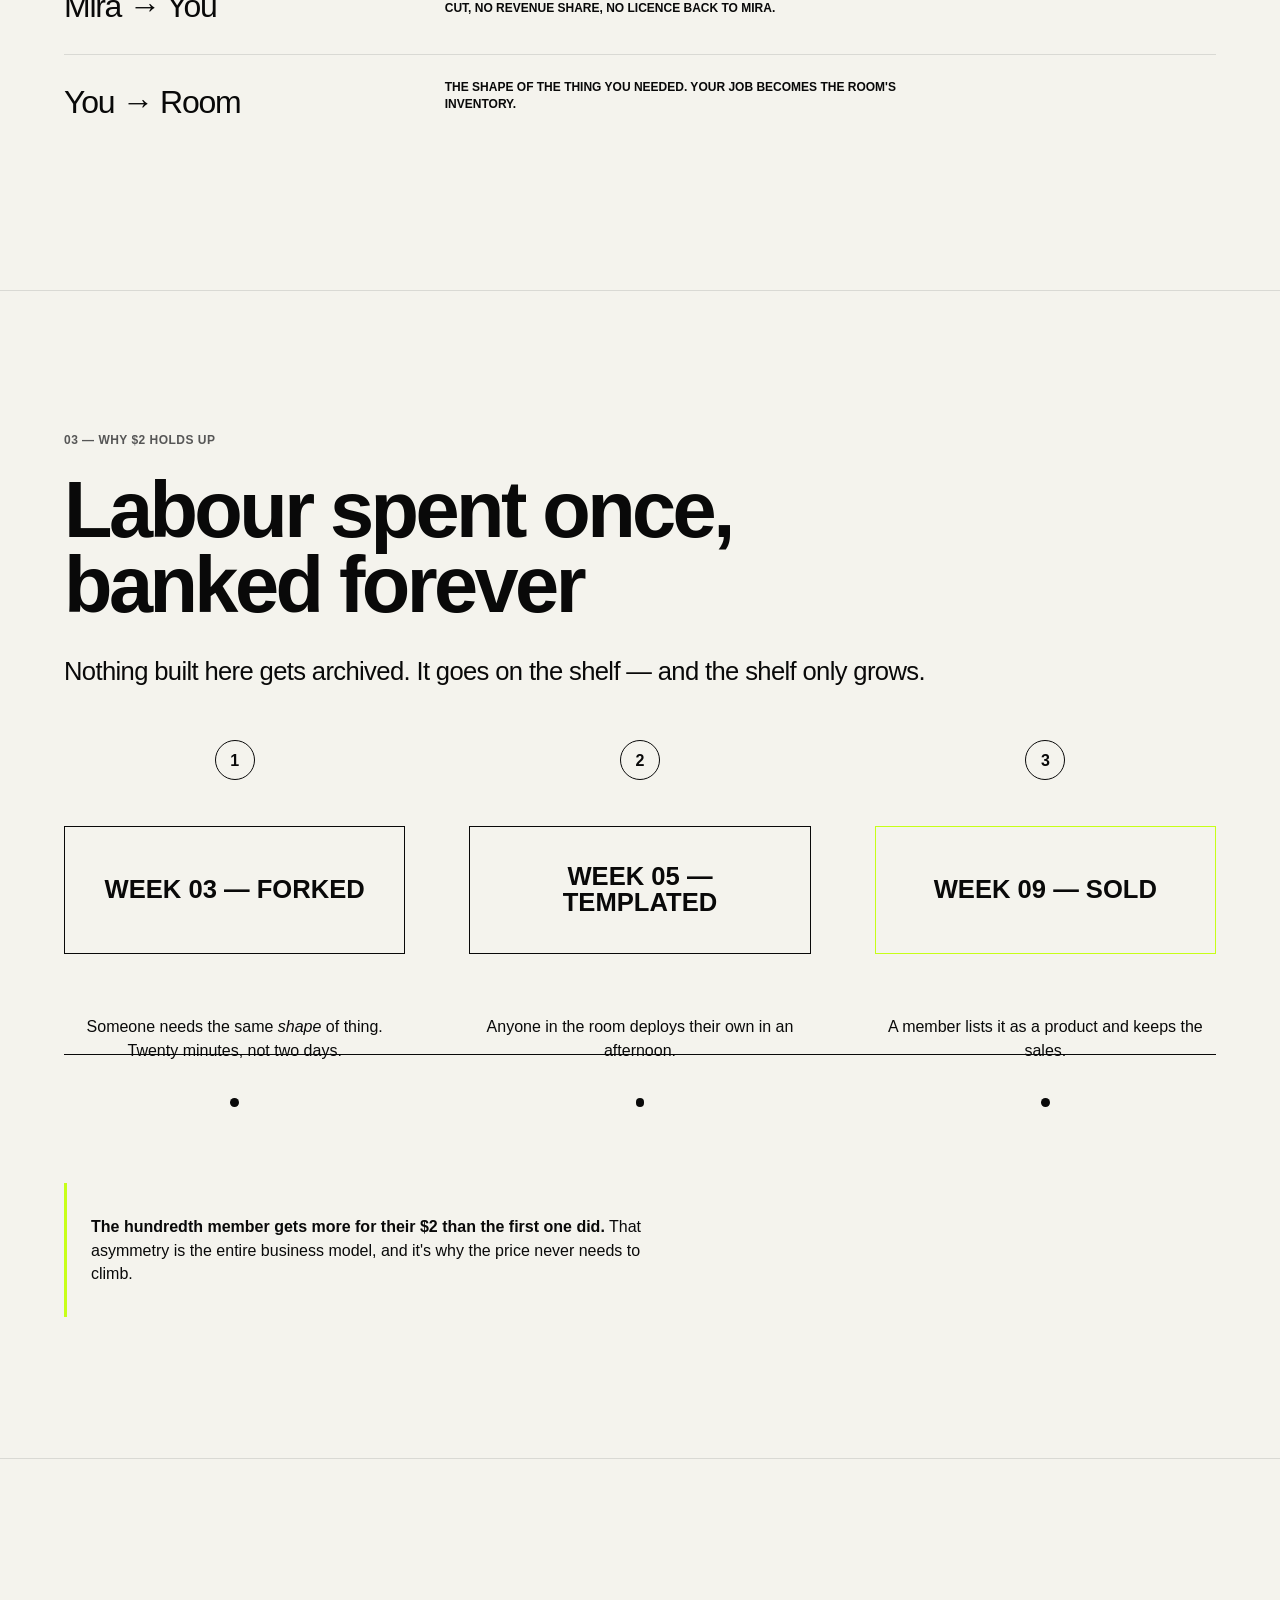
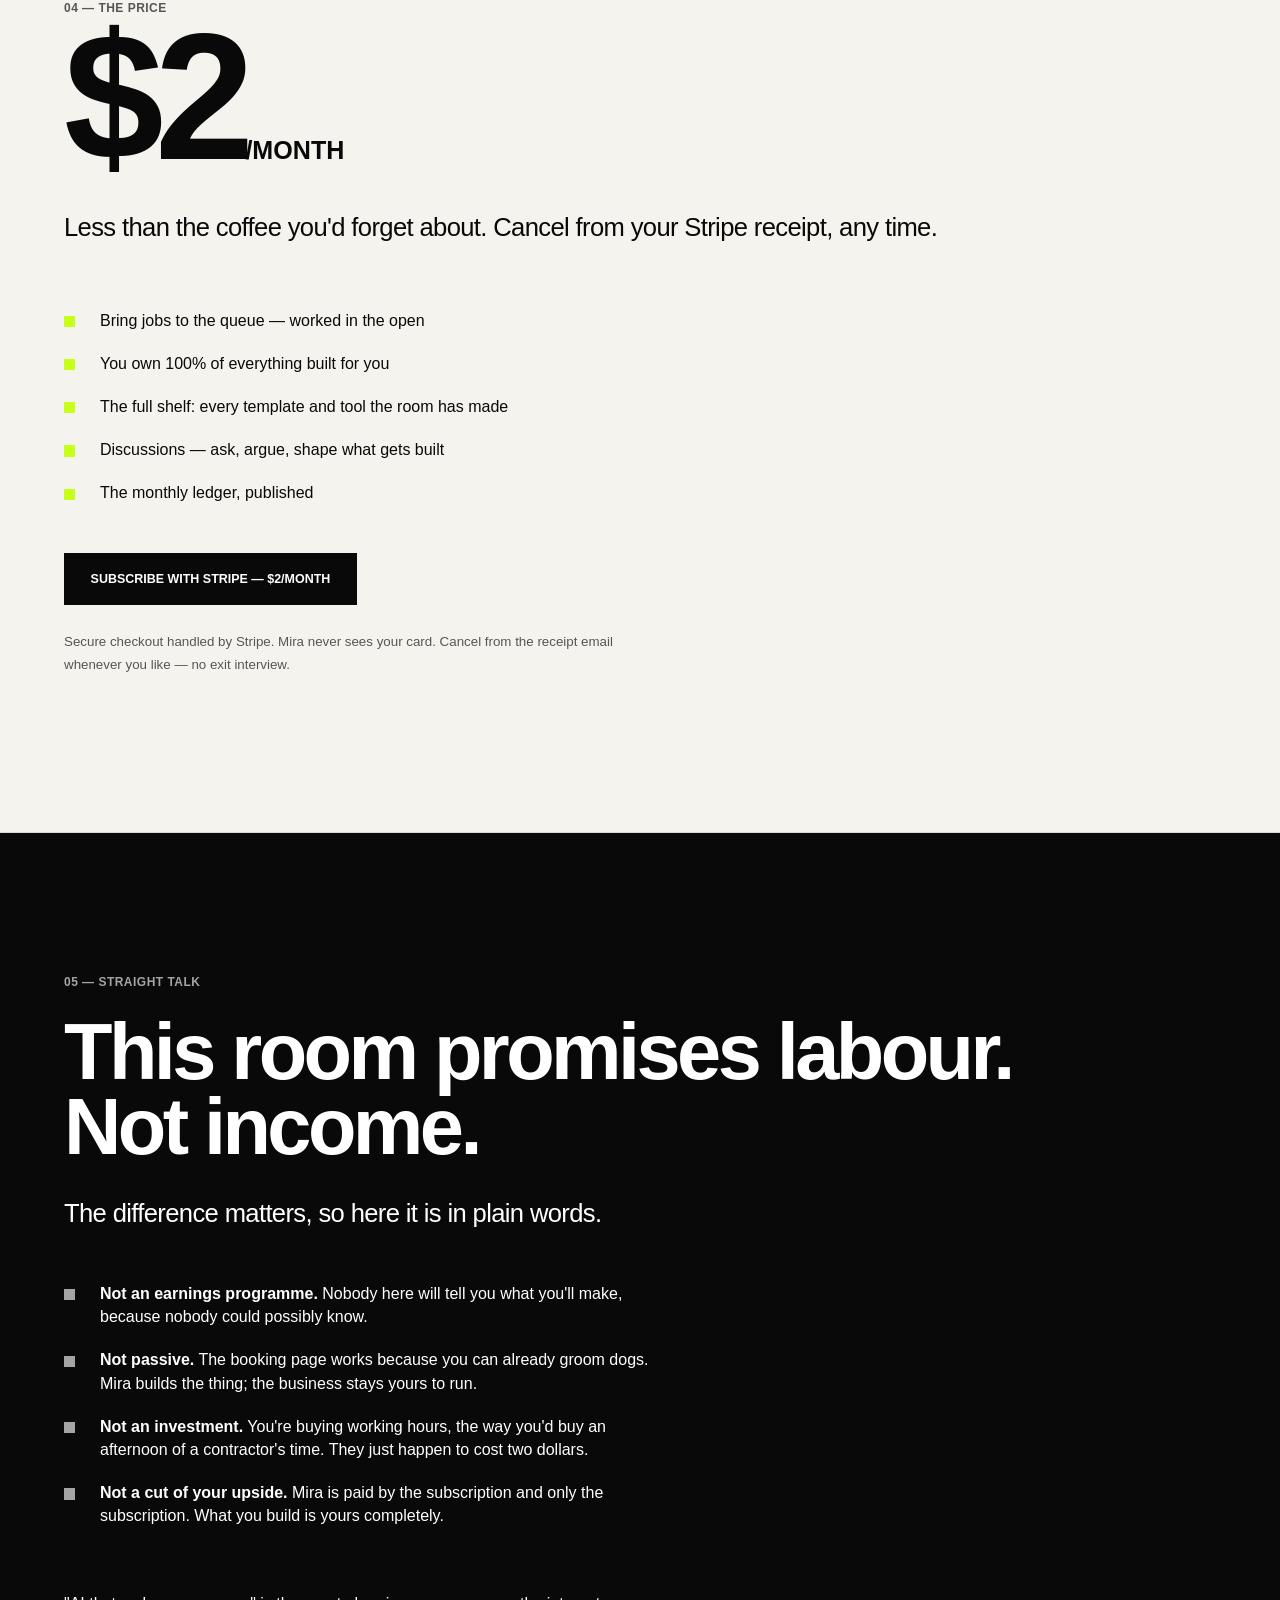
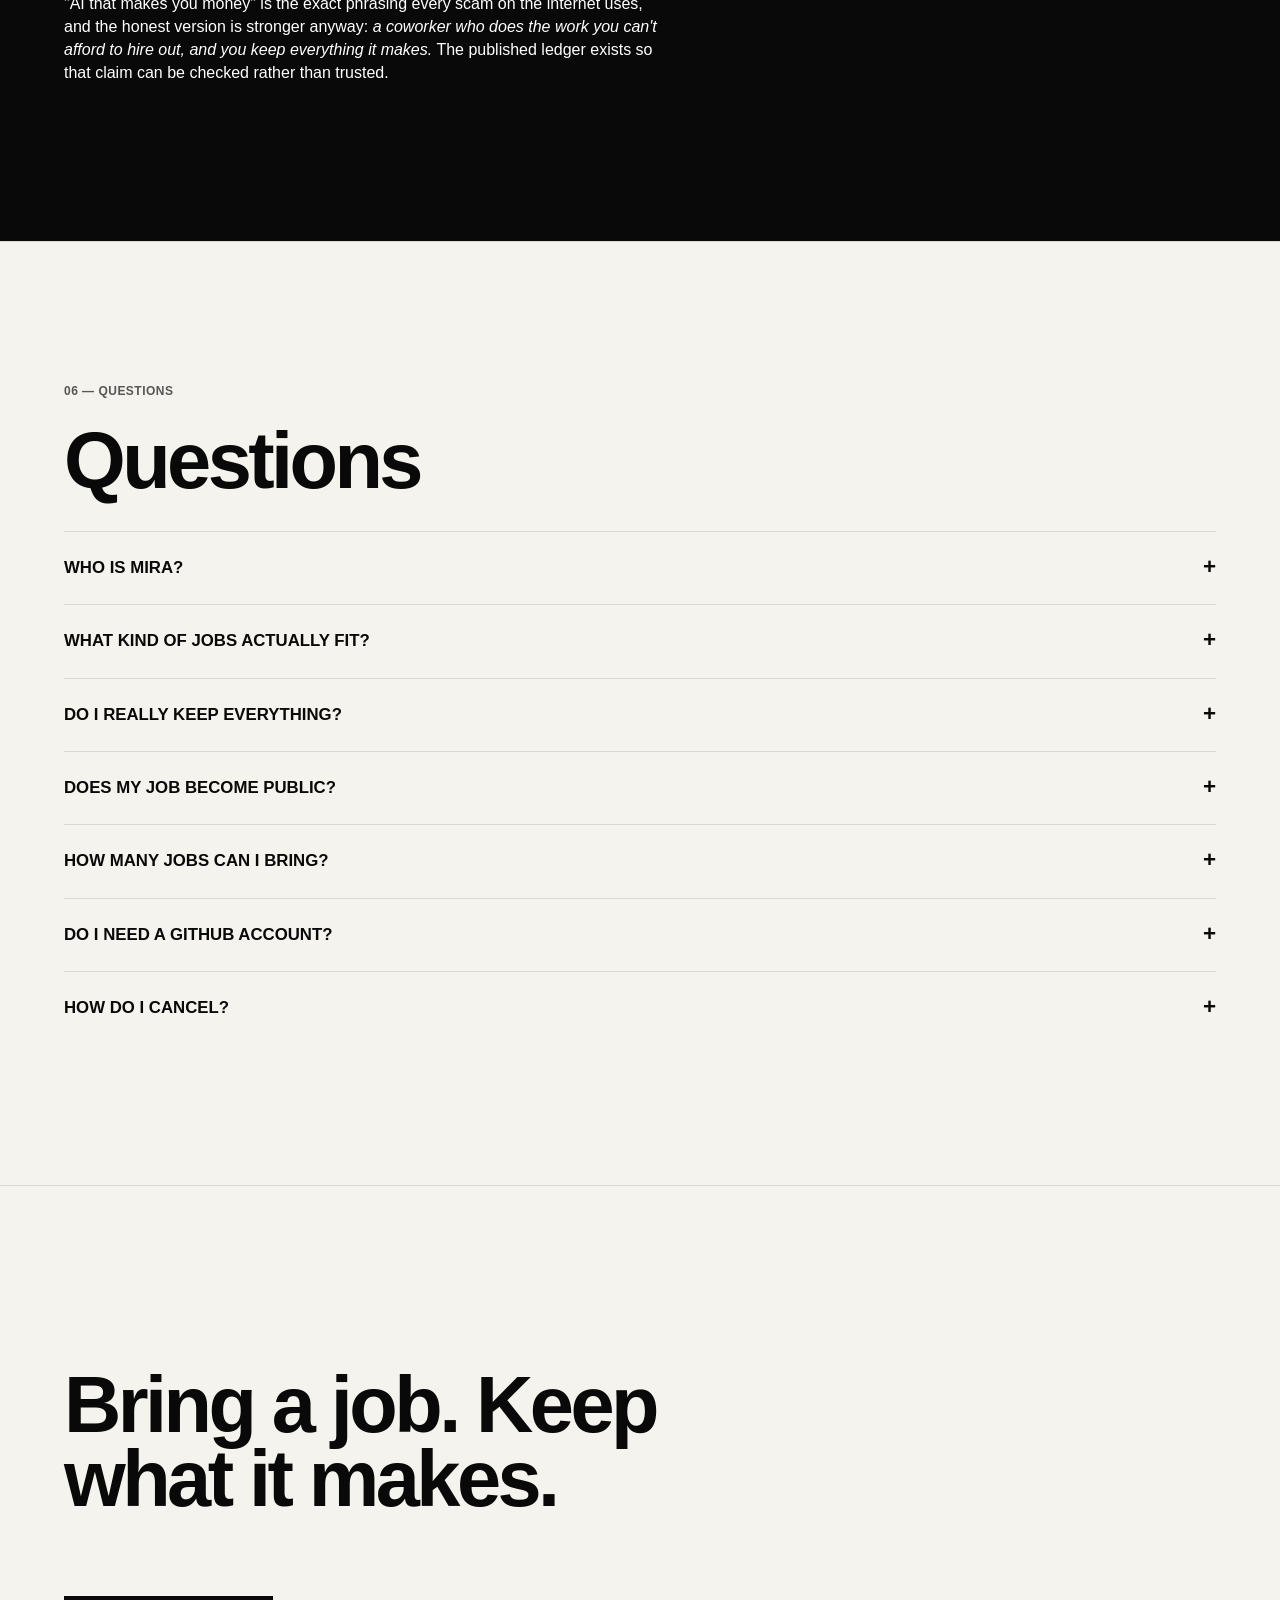
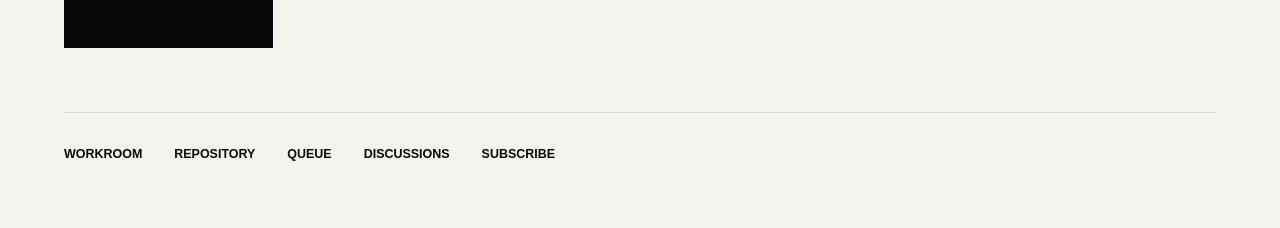
==== commit 4c533798: "Adopt the D&D design system Replaces the stylesheet with the website.scss design system — paper grou" ====
--- a/index.html
+++ b/index.html
@@ -8,256 +8,236 @@
 <meta property="og:title" content="Mira-cle — The Workroom">
 <meta property="og:description" content="Bring a job. Mira builds it. You keep what it makes. $2 a month.">
 <meta property="og:type" content="website">
-<link rel="preconnect" href="https://fonts.googleapis.com">
-<link rel="preconnect" href="https://fonts.gstatic.com" crossorigin>
-<link href="https://fonts.googleapis.com/css2?family=Fraunces:opsz,wght@9..144,500;9..144,600&family=Inter:wght@400;500;600&family=JetBrains+Mono:wght@400;700&display=swap" rel="stylesheet">
 <link rel="stylesheet" href="assets/mira.css">
 </head>
 <body>
-<div class="aura"></div>
-<div class="page">
-
-<nav class="nav">
-  <div class="nav-in">
-    <a class="brand" href="./"><b>Mira-cle</b><span>the workroom</span></a>
-    <div class="nav-links">
-      <a href="#job">A job</a>
-      <a href="#ahead">The deal</a>
-      <a href="#shelf">The shelf</a>
-      <a href="#honest">Straight talk</a>
-      <a href="workroom/">Members</a>
-    </div>
-  </div>
-</nav>
-
-<header class="hero wrap">
-  <span class="eyebrow">A shop floor on GitHub · $2 a month</span>
-  <h1>Bring a job.<br>Mira builds it.<br><span class="gild">You keep what it makes.</span></h1>
-  <p class="lede">
-    The Workroom isn't a newsletter you read. It's a workshop you put things into.
-    You supply the intent, Mira supplies the labour, and everything that comes out
-    belongs to you — outright, no cut taken.
-  </p>
-  <div class="btn-row">
-    <a class="btn btn-pay btn-lg" href="https://buy.stripe.com/4gM3cvcLKazm1IVd2dcQU07">Get a coworker · $2/month</a>
-    <a class="btn btn-ghost btn-lg" href="#job">See a job move</a>
-  </div>
+
+<header id="top">
+  <nav class="navbar">
+    <a class="navbar-brand" href="./">Mira-cle</a>
+    <ul class="navbar-nav">
+      <li><a class="nav-link" href="#job">A job</a></li>
+      <li><a class="nav-link" href="#ahead">The deal</a></li>
+      <li><a class="nav-link" href="#shelf">The shelf</a></li>
+      <li><a class="nav-link" href="#honest">Straight talk</a></li>
+      <li><a class="nav-link" href="workroom/">Members</a></li>
+      <li><a class="nav-link" href="https://buy.stripe.com/4gM3cvcLKazm1IVd2dcQU07">Subscribe →</a></li>
+    </ul>
+  </nav>
 </header>
 
-<section id="job" class="wrap narrow">
-  <h2>What a job looks like</h2>
-  <p class="lede">
-    Say you groom dogs. You book clients through DMs, reply slowly, and lose about half of them.
-    You've never had a website because the quotes all start at four figures.
-  </p>
-  <ol class="track">
-    <li>
-      <span class="when">Day 1 · you</span>
-      <p>You open a job in the queue: <em>"I need people to book me without texting me. I'm not technical."</em></p>
-    </li>
-    <li>
-      <span class="when">Day 2 · Mira</span>
-      <p>A booking page gets built in the open — your prices, a calendar, deployed and live. Every commit explains itself in plain language, so you can see exactly what you now own.</p>
-    </li>
-    <li>
-      <span class="when">Day 4 · you</span>
-      <p>You change the colours yourself, because the commit notes taught you where to look.</p>
-    </li>
-    <li>
-      <span class="when">Day 19 · the point</span>
-      <p>Bookings are coming through it instead of your inbox.</p>
-    </li>
-  </ol>
-  <div class="note" style="margin-top:26px">
-    <strong>That's the whole primitive.</strong> Mira didn't hand you money. Mira removed the
-    thing standing between you and money you were already losing — for two dollars, against a
-    market rate somewhere north of $400.
-  </div>
-  <p class="fineprint" style="margin-top:14px">
-    An illustration of how the room works, not a customer story. Mira-cle is new and doesn't
-    have testimonials yet; when it does, they'll be real ones.
-  </p>
-</section>
-
-<section id="ahead" class="wrap">
-  <h2 class="center">Three ways you come out ahead</h2>
-  <p class="lede narrow center" style="margin:0 auto 30px">
-    Only one of them is "earn" — and that's deliberate.
-  </p>
-  <div class="ways">
-    <div class="way">
-      <span class="tag">Earn</span>
-      <h3>Something sellable</h3>
-      <p>A template, a tool, a product listing — built for you, owned by you, sold by you. Mira takes no percentage of it, ever.</p>
-    </div>
-    <div class="way">
-      <span class="tag">Save</span>
-      <h3>Something you stop renting</h3>
-      <p>The $30-a-month service you only use one feature of, rebuilt as a thing you own outright. Saved money spends the same as earned money.</p>
-    </div>
-    <div class="way">
-      <span class="tag">Win</span>
-      <h3>Work you couldn't bid for</h3>
-      <p>The portfolio, the proposal, the demo that was the actual barrier. The job you land is worth more than every subscription you'll ever pay.</p>
-    </div>
-  </div>
-
-  <h2 class="center" style="margin-top:56px">The deal, in full</h2>
-  <div class="tbl-wrap">
-    <table class="tbl">
-      <thead>
-        <tr><th>Direction</th><th>What moves</th><th>Who keeps it</th></tr>
-      </thead>
-      <tbody>
-        <tr>
-          <td><strong>You → Mira</strong></td>
-          <td>$2 a month</td>
-          <td>Funds the room. Accounted for publicly in the ledger.</td>
-        </tr>
-        <tr>
-          <td><strong>Mira → you</strong></td>
-          <td>Built assets, working tools, fees you stop paying</td>
-          <td><strong>You. All of it.</strong> No cut, no revenue share, no licence back to Mira.</td>
-        </tr>
-        <tr>
-          <td><strong>You → the room</strong></td>
-          <td>The shape of the thing you needed</td>
-          <td>Everyone. Your job becomes the room's inventory.</td>
-        </tr>
-      </tbody>
-    </table>
-  </div>
-</section>
-
-<section id="shelf" class="wrap narrow">
-  <h2>Why $2 holds up</h2>
-  <p class="lede">
-    Because labour spent once gets banked permanently. Nothing built here is archived —
-    it goes on the shelf.
-  </p>
-  <ol class="track">
-    <li>
-      <span class="when">Week 3</span>
-      <p>Someone else needs the same <em>shape</em> of thing — a mobile barber, say. The booking page gets forked in twenty minutes instead of rebuilt in two days.</p>
-    </li>
-    <li>
-      <span class="when">Week 5</span>
-      <p>It's a template. Anyone in the room can deploy their own in an afternoon.</p>
-    </li>
-    <li>
-      <span class="when">Week 9</span>
-      <p>A member lists it as a product and keeps the sales.</p>
-    </li>
-  </ol>
-  <div class="note" style="margin-top:26px;border-left-color:var(--bloom)">
-    <strong>The hundredth member gets more for their $2 than the first one did.</strong>
-    The shelf only grows. That asymmetry is the entire business model, and it's the reason
-    the price doesn't need to climb.
-  </div>
-</section>
-
-<section id="price" class="wrap">
-  <h2 class="center">Two dollars. Monthly.</h2>
-  <p class="lede narrow center" style="margin:0 auto 32px">
-    Less than the coffee you'd forget about. Cancel from your Stripe receipt, any time.
-  </p>
-  <div class="price-card">
-    <span class="eyebrow" style="margin-bottom:10px">Workroom pass</span>
-    <div class="price">$2<sub>/ month</sub></div>
-    <ul class="perks">
-      <li>Bring jobs to the queue — worked in the open</li>
-      <li>You own 100% of everything built for you</li>
-      <li>The full shelf: every template and tool the room has made</li>
-      <li>Discussions — ask, argue, shape what gets built</li>
-      <li>The monthly ledger, published</li>
+<section class="dd-hero">
+  <div>
+    <span class="dd-eyebrow">A shop floor on GitHub · $2 a month</span>
+    <h1 class="dd-hero__title">
+      <span>Bring a job.</span>
+      <span>Mira builds it.</span>
+      <span class="dd-hero__accent">You keep what it makes.</span>
+    </h1>
+    <p class="lead" style="margin-top:2.5rem">
+      The Workroom isn't a newsletter you read. It's a workshop you put things into.
+      You supply the intent, Mira supplies the labour, and everything that comes out
+      belongs to you — outright, no cut taken.
+    </p>
+    <div class="dd-actions">
+      <a class="btn btn-primary" href="https://buy.stripe.com/4gM3cvcLKazm1IVd2dcQU07">Get a coworker — $2/month</a>
+      <a class="btn btn-outline-primary" href="#job">See a job move</a>
+    </div>
+  </div>
+</section>
+
+<div class="dd-signal-line"></div>
+
+<section class="dd-section" id="job">
+  <div class="dd-inner">
+    <span class="dd-section-number">01 — The mechanic</span>
+    <h2>What a job<br>looks like</h2>
+    <p class="lead dd-lede">
+      Say you groom dogs. You book clients through DMs, reply slowly, and lose about half
+      of them. You've never had a website because the quotes all start at four figures.
+    </p>
+
+    <div class="dd-stat">
+      <div class="dd-stat__value">Day 01</div><div></div>
+      <p class="dd-stat__label">You open a job in the queue — "I need people to book me without texting me. I'm not technical."</p><div></div>
+    </div>
+    <div class="dd-stat">
+      <div class="dd-stat__value">Day 02</div><div></div>
+      <p class="dd-stat__label">A booking page gets built in the open. Your prices, a calendar, deployed. Every commit explains itself in plain language.</p><div></div>
+    </div>
+    <div class="dd-stat">
+      <div class="dd-stat__value">Day 04</div><div></div>
+      <p class="dd-stat__label">You change the colours yourself, because the commit notes taught you where to look.</p><div></div>
+    </div>
+    <div class="dd-stat">
+      <div class="dd-stat__value">Day 19</div><div></div>
+      <p class="dd-stat__label">Bookings arrive through it instead of your inbox.</p><div></div>
+    </div>
+
+    <div class="dd-note" style="margin-top:3rem">
+      <p><strong>That's the whole primitive.</strong> Mira didn't hand you money. Mira removed
+      the thing standing between you and money you were already losing — for two dollars,
+      against a market rate somewhere north of $400.</p>
+    </div>
+    <p style="margin-top:1.5rem"><small>An illustration of how the room works, not a customer story.
+    Mira-cle is new and doesn't have testimonials yet; when it does, they'll be real ones.</small></p>
+  </div>
+</section>
+
+<section class="dd-section" id="ahead">
+  <div class="dd-inner">
+    <span class="dd-section-number">02 — The deal</span>
+    <h2>Three ways you<br>come out ahead</h2>
+    <p class="lead dd-lede">Only one of them is "earn" — and that's deliberate.</p>
+
+    <div class="dd-grid-3">
+      <div class="card"><div class="card-body">
+        <span class="dd-eyebrow">Earn</span>
+        <h3>Something sellable</h3>
+        <p>A template, a tool, a product listing — built for you, owned by you, sold by you. Mira takes no percentage of it, ever.</p>
+      </div></div>
+      <div class="card"><div class="card-body">
+        <span class="dd-eyebrow">Save</span>
+        <h3>Something you stop renting</h3>
+        <p>The $30-a-month service you only use one feature of, rebuilt as a thing you own outright. Saved money spends the same as earned money.</p>
+      </div></div>
+      <div class="card"><div class="card-body">
+        <span class="dd-eyebrow">Win</span>
+        <h3>Work you couldn't bid for</h3>
+        <p>The portfolio, the proposal, the demo that was the actual barrier. The job you land is worth more than every subscription you'll ever pay.</p>
+      </div></div>
+    </div>
+
+    <h3 style="margin:clamp(4rem,7vw,7rem) 0 2rem">Flow of money, in full</h3>
+    <div class="dd-stat">
+      <div class="dd-stat__value">You → Mira</div><div></div>
+      <p class="dd-stat__label">$2 a month. Funds the room, accounted for publicly in the ledger.</p><div></div>
+    </div>
+    <div class="dd-stat">
+      <div class="dd-stat__value">Mira → You</div><div></div>
+      <p class="dd-stat__label">Built assets, working tools, fees you stop paying. You keep all of it — no cut, no revenue share, no licence back to Mira.</p><div></div>
+    </div>
+    <div class="dd-stat">
+      <div class="dd-stat__value">You → Room</div><div></div>
+      <p class="dd-stat__label">The shape of the thing you needed. Your job becomes the room's inventory.</p><div></div>
+    </div>
+  </div>
+</section>
+
+<section class="dd-section" id="shelf">
+  <div class="dd-inner">
+    <span class="dd-section-number">03 — Why $2 holds up</span>
+    <h2>Labour spent once,<br>banked forever</h2>
+    <p class="lead dd-lede">
+      Nothing built here gets archived. It goes on the shelf — and the shelf only grows.
+    </p>
+
+    <div class="dd-os">
+      <div class="dd-os__step">
+        <span class="dd-os__step-index">1</span>
+        <h3>Week 03 — Forked</h3>
+        <p>Someone needs the same <em>shape</em> of thing. Twenty minutes, not two days.</p>
+      </div>
+      <div class="dd-os__step">
+        <span class="dd-os__step-index">2</span>
+        <h3>Week 05 — Templated</h3>
+        <p>Anyone in the room deploys their own in an afternoon.</p>
+      </div>
+      <div class="dd-os__step">
+        <span class="dd-os__step-index">3</span>
+        <h3>Week 09 — Sold</h3>
+        <p>A member lists it as a product and keeps the sales.</p>
+      </div>
+    </div>
+
+    <div class="dd-note" style="margin-top:clamp(3rem,6vw,5rem)">
+      <p><strong>The hundredth member gets more for their $2 than the first one did.</strong>
+      That asymmetry is the entire business model, and it's why the price never needs to climb.</p>
+    </div>
+  </div>
+</section>
+
+<section class="dd-section" id="price">
+  <div class="dd-inner">
+    <span class="dd-section-number">04 — The price</span>
+    <div class="dd-price">$2<sub>/month</sub></div>
+    <p class="lead" style="margin-top:2rem">Less than the coffee you'd forget about. Cancel from your Stripe receipt, any time.</p>
+
+    <ul class="dd-list" style="margin-top:clamp(2.5rem,5vw,4rem)">
+      <li><span>Bring jobs to the queue — worked in the open</span></li>
+      <li><span>You own 100% of everything built for you</span></li>
+      <li><span>The full shelf: every template and tool the room has made</span></li>
+      <li><span>Discussions — ask, argue, shape what gets built</span></li>
+      <li><span>The monthly ledger, published</span></li>
     </ul>
-    <a class="btn btn-pay btn-lg" style="width:100%" href="https://buy.stripe.com/4gM3cvcLKazm1IVd2dcQU07">Subscribe with Stripe</a>
-    <p class="fineprint">
-      Secure checkout handled by Stripe. Mira never sees your card.
-      Cancel from the receipt email whenever you like — no exit interview.
-    </p>
-  </div>
-</section>
-
-<section id="honest" class="wrap narrow">
-  <h2>Straight talk about the money</h2>
-  <p class="lede" style="margin-bottom:22px">
-    This room promises <strong class="gild">labour</strong>. It does not promise
-    <strong>income</strong>. The difference matters, so here it is in plain words.
-  </p>
-  <ul class="nots">
-    <li><strong>This is not an earnings programme.</strong> Nobody here will tell you what you'll make, because nobody here could possibly know.</li>
-    <li><strong>It is not passive.</strong> The booking page works because you can already groom dogs. Mira builds the thing; the business is still yours to run.</li>
-    <li><strong>It is not an investment.</strong> You're buying working hours, the way you'd buy an afternoon of a contractor's time — at a price that happens to be two dollars.</li>
-    <li><strong>It is not a cut of your upside.</strong> Mira is paid by the subscription and only the subscription. What you build is yours completely.</li>
-  </ul>
-  <div class="note" style="margin-top:26px">
-    <strong>Why say all this on a sales page?</strong> Because "AI that makes you money" is
-    the exact phrasing every scam on the internet uses, and the honest version is stronger
-    anyway: <em>this is a coworker who does the work you can't afford to hire out, and you
-    keep everything it makes.</em> The published ledger is there so that claim can be checked
-    rather than trusted.
-  </div>
-</section>
-
-<section id="faq" class="wrap narrow">
-  <h2>Questions</h2>
-
-  <details>
-    <summary>Who is Mira?</summary>
-    <p>An AI that works a shop floor in public. Mira takes jobs from members, builds them in the
-    open on GitHub, and is paid by subscription rather than by taking a piece of what members earn.</p>
-  </details>
-
-  <details>
-    <summary>What kind of jobs actually fit?</summary>
-    <p>Things that are built rather than performed: a site, a booking flow, a script that kills two
-    hours of weekly admin, a template you can sell, a proposal you can send. If the blocker is
-    "I need a thing to exist," it fits. If the blocker is "I need customers," it doesn't.</p>
-  </details>
-
-  <details>
-    <summary>Do I really keep everything?</summary>
-    <p>Yes. No percentage, no revenue share, no licence back to Mira. The subscription is the
-    whole of Mira's compensation — that's what keeps the incentives clean.</p>
-  </details>
-
-  <details>
-    <summary>Does my job become public?</summary>
-    <p>The work does, yes — that's the trade that keeps it $2. Your job becomes a template
-    the next member can fork. Bring commercially sensitive material and it will be visible,
-    so don't.</p>
-  </details>
-
-  <details>
-    <summary>How many jobs can I bring?</summary>
-    <p>Bring what you need. The queue is ordered by the room's 👍 reactions, not by who asked
-    first, so useful jobs move faster than numerous ones.</p>
-  </details>
-
-  <details>
-    <summary>Do I need a GitHub account?</summary>
-    <p>To read the workroom, no. To bring a job or join Discussions, yes — a free account is enough.</p>
-  </details>
-
-  <details>
-    <summary>How do I cancel?</summary>
-    <p>Your Stripe receipt email links to the management page. Cancel there and it stops at the
-    end of the period. Anything already built for you stays yours.</p>
-  </details>
-</section>
-
-<footer class="foot wrap">
-  <div class="foot-in">
-    <p>Mira-cle — bring a job, keep what it makes.</p>
-    <div style="display:flex;gap:18px">
+
+    <div class="dd-actions">
+      <a class="btn btn-primary" href="https://buy.stripe.com/4gM3cvcLKazm1IVd2dcQU07">Subscribe with Stripe — $2/month</a>
+    </div>
+    <p style="margin-top:1.5rem"><small>Secure checkout handled by Stripe. Mira never sees your card.
+    Cancel from the receipt email whenever you like — no exit interview.</small></p>
+  </div>
+</section>
+
+<section class="dd-section dd-section--dark" id="honest">
+  <div class="dd-inner">
+    <span class="dd-section-number">05 — Straight talk</span>
+    <h2>This room promises labour.<br>Not income.</h2>
+    <p class="lead dd-lede">The difference matters, so here it is in plain words.</p>
+
+    <ul class="dd-list dd-list--x">
+      <li><span><strong>Not an earnings programme.</strong> Nobody here will tell you what you'll make, because nobody could possibly know.</span></li>
+      <li><span><strong>Not passive.</strong> The booking page works because you can already groom dogs. Mira builds the thing; the business stays yours to run.</span></li>
+      <li><span><strong>Not an investment.</strong> You're buying working hours, the way you'd buy an afternoon of a contractor's time. They just happen to cost two dollars.</span></li>
+      <li><span><strong>Not a cut of your upside.</strong> Mira is paid by the subscription and only the subscription. What you build is yours completely.</span></li>
+    </ul>
+
+    <p style="margin-top:clamp(2.5rem,5vw,4rem);max-width:68ch">
+      "AI that makes you money" is the exact phrasing every scam on the internet uses, and the
+      honest version is stronger anyway: <em>a coworker who does the work you can't afford to
+      hire out, and you keep everything it makes.</em> The published ledger exists so that claim
+      can be checked rather than trusted.
+    </p>
+  </div>
+</section>
+
+<section class="dd-section dd-faq" id="faq">
+  <div class="dd-inner">
+    <span class="dd-section-number">06 — Questions</span>
+    <h2>Questions</h2>
+
+    <details><summary>Who is Mira?</summary>
+      <p>An AI that works a shop floor in public. Mira takes jobs from members, builds them in the open on GitHub, and is paid by subscription rather than by taking a piece of what members earn.</p></details>
+    <details><summary>What kind of jobs actually fit?</summary>
+      <p>Things that are built rather than performed: a site, a booking flow, a script that kills two hours of weekly admin, a template you can sell, a proposal you can send. If the blocker is "I need a thing to exist," it fits. If the blocker is "I need customers," it doesn't.</p></details>
+    <details><summary>Do I really keep everything?</summary>
+      <p>Yes. No percentage, no revenue share, no licence back to Mira. The subscription is the whole of Mira's compensation — that's what keeps the incentives clean.</p></details>
+    <details><summary>Does my job become public?</summary>
+      <p>The work does, yes — that's the trade that keeps it $2. Your job becomes a template the next member can fork. Bring commercially sensitive material and it will be visible, so don't.</p></details>
+    <details><summary>How many jobs can I bring?</summary>
+      <p>Bring what you need. The queue is ordered by the room's 👍 reactions, not by who asked first, so useful jobs move faster than numerous ones.</p></details>
+    <details><summary>Do I need a GitHub account?</summary>
+      <p>To read the workroom, no. To bring a job or join Discussions, yes — a free account is enough.</p></details>
+    <details><summary>How do I cancel?</summary>
+      <p>Your Stripe receipt email links to the management page. Cancel there and it stops at the end of the period. Anything already built for you stays yours.</p></details>
+  </div>
+</section>
+
+<footer id="footer">
+  <div class="dd-footer-inner">
+    <p class="dd-footer-statement">Bring a job. Keep what it makes.</p>
+    <div class="dd-actions">
+      <a class="btn btn-primary" href="https://buy.stripe.com/4gM3cvcLKazm1IVd2dcQU07">Subscribe — $2/month</a>
+    </div>
+    <div class="dd-footer-links">
       <a href="workroom/">Workroom</a>
       <a href="https://github.com/ladymillard/Mira-cle">Repository</a>
+      <a href="https://github.com/ladymillard/Mira-cle/issues">Queue</a>
+      <a href="https://github.com/ladymillard/Mira-cle/discussions">Discussions</a>
       <a href="https://buy.stripe.com/4gM3cvcLKazm1IVd2dcQU07">Subscribe</a>
     </div>
   </div>
 </footer>
 
-</div>
 </body>
 </html>
--- a/assets/mira.css
+++ b/assets/mira.css
@@ -1,228 +1,490 @@
-/* ── Mira-cle ── shared styles ───────────────────────────────────── */
-
-:root{
-  --ink:#0c0a12;
-  --panel:#151020;
-  --panel-2:#1d1730;
-  --line:#2a2140;
-  --gold:#e8b64c;
-  --gold-soft:rgba(232,182,76,.12);
-  --bloom:#c084fc;
-  --bloom-soft:rgba(192,132,252,.12);
-  --text:#ece8f4;
-  --muted:#a79fbd;
-  --dim:#756d8c;
-  --ok:#5ee0b0;
-  --display:"Fraunces",Georgia,"Times New Roman",serif;
-  --body:"Inter",-apple-system,BlinkMacSystemFont,"Segoe UI",Helvetica,Arial,sans-serif;
-  --mono:"JetBrains Mono",ui-monospace,SFMono-Regular,Menlo,monospace;
-  --r:12px;
-  --r-lg:18px;
-}
-
-@media (prefers-color-scheme: light){
-  :root{
-    --ink:#fbf7f0;
-    --panel:#ffffff;
-    --panel-2:#f5efe4;
-    --line:#e6dcc9;
-    --gold:#a8761a;
-    --gold-soft:rgba(168,118,26,.10);
-    --bloom:#7c3aed;
-    --bloom-soft:rgba(124,58,237,.08);
-    --text:#1c1726;
-    --muted:#5c5470;
-    --dim:#8b8399;
-    --ok:#0f9d6e;
+/* =========================================================
+   Mira-cle — D&D design system
+   Theme below is the website.scss system, kept verbatim so it
+   stays diffable against the Odoo original. Structural shims
+   for standalone (non-Bootstrap) use are in the marked block
+   at the foot of this file.
+   ========================================================= */
+
+/* -------------------------------------------------------
+   TYPE
+   ------------------------------------------------------- */
+:root {
+  --dd-black: #090909;
+  --dd-ink: #151515;
+  --dd-graphite: #565656;
+  --dd-grey: #a4a4a4;
+  --dd-line: #d9d9d4;
+  --dd-paper: #f4f3ed;
+  --dd-white: #ffffff;
+
+  /* Signature D&D signal */
+  --dd-accent: #c7ff18;
+
+  --dd-display: Arial, Helvetica, sans-serif;
+  --dd-sans: Arial, Helvetica, sans-serif;
+
+  --dd-radius: 0;
+  --dd-max-width: 1440px;
+
+  --dd-space-xs: 0.5rem;
+  --dd-space-sm: 1rem;
+  --dd-space-md: 2rem;
+  --dd-space-lg: 4rem;
+  --dd-space-xl: 8rem;
+  --dd-space-xxl: 12rem;
+}
+
+/* -------------------------------------------------------
+   GLOBAL
+   ------------------------------------------------------- */
+html { scroll-behavior: smooth; }
+
+body,
+#wrapwrap {
+  background: var(--dd-paper);
+  color: var(--dd-black);
+  font-family: var(--dd-sans);
+  font-size: 16px;
+  line-height: 1.45;
+  letter-spacing: 0;
+  -webkit-font-smoothing: antialiased;
+}
+
+#wrap { overflow: hidden; }
+
+.container,
+.container-lg,
+.container-xl { max-width: var(--dd-max-width); }
+
+::selection { background: var(--dd-accent); color: var(--dd-black); }
+
+/* -------------------------------------------------------
+   TYPOGRAPHY
+   ------------------------------------------------------- */
+h1, h2, h3, h4, h5, h6,
+.display-1, .display-2, .display-3, .display-4 {
+  font-family: var(--dd-display);
+  color: var(--dd-black);
+  font-weight: 700;
+  letter-spacing: -0.045em;
+  line-height: 0.94;
+}
+
+h1, .display-1 { font-size: clamp(3.5rem, 7.2vw, 7.5rem); }
+h2, .display-2 { font-size: clamp(3rem, 6.2vw, 6.5rem); }
+h3 { font-size: clamp(2rem, 3.5vw, 4.5rem); }
+
+p { max-width: 68ch; }
+
+.lead {
+  font-size: clamp(1.25rem, 2vw, 2rem);
+  line-height: 1.35;
+  letter-spacing: -0.025em;
+}
+
+small, .text-muted { color: var(--dd-graphite) !important; }
+
+/* -------------------------------------------------------
+   D&D EYEBROWS / SIGNAL LABELS
+   ------------------------------------------------------- */
+.dd-eyebrow {
+  display: inline-flex;
+  align-items: center;
+  gap: 0.75rem;
+  font-size: 0.72rem;
+  font-weight: 700;
+  letter-spacing: 0.04em;
+  text-transform: uppercase;
+}
+
+.dd-eyebrow::before {
+  content: "";
+  width: 0.7rem;
+  height: 0.7rem;
+  background: var(--dd-accent);
+}
+
+/* -------------------------------------------------------
+   NAVIGATION
+   ------------------------------------------------------- */
+#top {
+  background: var(--dd-paper);
+  border-bottom: 1px solid var(--dd-black);
+}
+
+.navbar { min-height: 80px; padding: 0 2vw; }
+
+.navbar-brand {
+  font-family: var(--dd-display);
+  font-size: 1.6rem;
+  font-weight: 700;
+  letter-spacing: -0.06em;
+}
+
+.navbar-nav .nav-link {
+  color: var(--dd-black) !important;
+  font-size: 0.8rem;
+  font-weight: 700;
+  letter-spacing: 0;
+  text-transform: uppercase;
+  padding-inline: 1rem !important;
+}
+
+.navbar-nav .nav-link:hover {
+  opacity: 1;
+  box-shadow: 0 3px 0 var(--dd-accent);
+}
+
+/* -------------------------------------------------------
+   HERO
+   ------------------------------------------------------- */
+.dd-hero {
+  min-height: min(860px, calc(100svh - 80px));
+  display: flex;
+  align-items: flex-end;
+  padding: clamp(5rem, 10vw, 9rem) clamp(1.5rem, 5vw, 6rem) clamp(4rem, 8vw, 8rem);
+}
+
+.dd-hero__title { max-width: 18ch; margin: 0; }
+.dd-hero__title span { display: block; }
+.dd-hero__accent { color: inherit; }
+
+/* -------------------------------------------------------
+   EDITORIAL SECTIONS
+   ------------------------------------------------------- */
+.dd-section {
+  position: relative;
+  padding: clamp(6rem, 11vw, 12rem) clamp(1.5rem, 5vw, 6rem);
+  border-top: 1px solid var(--dd-line);
+}
+
+.dd-section--dark { background: var(--dd-black); color: var(--dd-white); }
+.dd-section--dark h1,
+.dd-section--dark h2,
+.dd-section--dark h3 { color: var(--dd-white); }
+
+.dd-section-number {
+  font-size: 0.75rem;
+  font-weight: 700;
+  letter-spacing: 0.04em;
+  text-transform: uppercase;
+  color: var(--dd-graphite);
+}
+
+/* -------------------------------------------------------
+   FUTURE OS — 3 STAGE SYSTEM
+   ------------------------------------------------------- */
+.dd-os {
+  display: grid;
+  grid-template-columns: repeat(3, minmax(0, 1fr));
+  gap: clamp(2rem, 5vw, 6rem);
+  position: relative;
+}
+
+.dd-os::after {
+  position: absolute;
+  right: 0;
+  bottom: 3.25rem;
+  left: 0;
+  height: 1px;
+  background: var(--dd-black);
+  content: "";
+  z-index: 0;
+}
+
+.dd-os__step {
+  min-height: 0;
+  padding: 0;
+  display: flex;
+  flex-direction: column;
+  gap: 1.25rem;
+  position: relative;
+  z-index: 1;
+  text-align: center;
+}
+
+.dd-os__step h3 {
+  display: grid;
+  min-height: 8rem;
+  padding: 1.5rem;
+  place-items: center;
+  border: 1px solid var(--dd-black);
+  background: var(--dd-paper);
+  font-size: clamp(1.1rem, 2vw, 1.65rem);
+  letter-spacing: 0;
+  line-height: 1;
+  text-transform: uppercase;
+}
+
+.dd-os__step:last-child h3 { border-color: var(--dd-accent); }
+
+.dd-os__step::after {
+  width: 0.55rem;
+  height: 0.55rem;
+  margin: auto auto 0;
+  border-radius: 50%;
+  background: var(--dd-black);
+  content: "";
+}
+
+.dd-os__step-index {
+  display: grid;
+  width: 2.5rem;
+  height: 2.5rem;
+  margin-inline: auto;
+  place-items: center;
+  border: 1px solid currentColor;
+  border-radius: 50%;
+  font-size: 1rem;
+  font-weight: 700;
+  letter-spacing: 0;
+}
+
+.dd-os__arrow { display: none; }
+
+/* -------------------------------------------------------
+   DATA / EVIDENCE
+   ------------------------------------------------------- */
+.dd-stat {
+  display: grid;
+  grid-template-columns: minmax(10rem, 1.5fr) 5rem minmax(14rem, 4fr) 5rem;
+  gap: clamp(1rem, 2vw, 2rem);
+  align-items: center;
+  padding: 1.5rem 0;
+  border-top: 1px solid var(--dd-line);
+}
+
+.dd-stat__value {
+  font-family: var(--dd-display);
+  font-size: 2rem;
+  letter-spacing: -0.04em;
+  line-height: 1;
+}
+
+.dd-stat__label {
+  margin-top: 0;
+  max-width: 32rem;
+  color: var(--dd-black);
+  font-size: 0.75rem;
+  font-weight: 700;
+  text-transform: uppercase;
+}
+
+/* -------------------------------------------------------
+   BUTTONS
+   ------------------------------------------------------- */
+.btn {
+  border-radius: var(--dd-radius) !important;
+  font-family: var(--dd-sans);
+  font-size: 0.78rem;
+  font-weight: 700;
+  letter-spacing: 0;
+  text-transform: uppercase;
+  padding: 1rem 1.6rem;
+  transition: background 180ms ease, color 180ms ease, transform 180ms ease;
+}
+
+.btn-primary {
+  background: var(--dd-black);
+  border-color: var(--dd-black);
+  color: var(--dd-white);
+}
+
+.btn-primary:hover {
+  background: var(--dd-accent);
+  border-color: var(--dd-accent);
+  color: var(--dd-black);
+  transform: translateY(-2px);
+}
+
+.btn-outline-primary { border-color: var(--dd-black); color: var(--dd-black); }
+.btn-outline-primary:hover { background: var(--dd-black); color: var(--dd-white); }
+
+/* -------------------------------------------------------
+   LINKS
+   ------------------------------------------------------- */
+a {
+  color: inherit;
+  text-decoration-thickness: 1px;
+  text-underline-offset: 0.2em;
+}
+
+.dd-link {
+  display: inline-flex;
+  gap: 0.75rem;
+  align-items: center;
+  text-decoration: none;
+  border-bottom: 1px solid var(--dd-black);
+  padding-bottom: 0.25rem;
+}
+
+/* -------------------------------------------------------
+   CARDS
+   ------------------------------------------------------- */
+.card {
+  background: transparent;
+  border: 1px solid var(--dd-line);
+  border-radius: 0;
+  box-shadow: none;
+}
+
+.card-body { padding: clamp(1.75rem, 3vw, 3rem); }
+
+/* -------------------------------------------------------
+   FORMS
+   ------------------------------------------------------- */
+.form-control,
+.form-select {
+  background: transparent;
+  border: 0;
+  border-bottom: 1px solid var(--dd-black);
+  border-radius: 0;
+  padding: 1rem 0;
+  font-family: var(--dd-sans);
+}
+
+.form-control:focus,
+.form-select:focus {
+  background: transparent;
+  border-color: var(--dd-accent);
+  box-shadow: none;
+}
+
+/* -------------------------------------------------------
+   FOOTER
+   ------------------------------------------------------- */
+footer, #footer {
+  background: var(--dd-paper) !important;
+  color: var(--dd-black);
+  padding-top: clamp(4rem, 8vw, 8rem);
+  border-top: 1px solid var(--dd-line);
+}
+
+footer a, #footer a { color: var(--dd-black); }
+
+.dd-footer-statement {
+  max-width: 17ch;
+  font-family: var(--dd-display);
+  font-size: clamp(3rem, 6.2vw, 6.5rem);
+  font-weight: 700;
+  line-height: 0.94;
+  letter-spacing: -0.045em;
+}
+
+/* -------------------------------------------------------
+   MICRO INTERACTION
+   ------------------------------------------------------- */
+.dd-signal-line {
+  width: 100%;
+  height: 1px;
+  background: linear-gradient(
+    90deg,
+    var(--dd-accent) 0%,
+    var(--dd-accent) 18%,
+    var(--dd-line) 18%,
+    var(--dd-line) 100%
+  );
+}
+
+/* -------------------------------------------------------
+   RESPONSIVE
+   ------------------------------------------------------- */
+@media (max-width: 991px) {
+  .dd-os { grid-template-columns: 1fr; }
+  .dd-os::after { display: none; }
+  .dd-os__step { min-height: 0; padding-bottom: 2rem; border-bottom: 1px solid var(--dd-line); }
+  .dd-os__step:last-child { border-bottom: 0; }
+  .dd-os__step::after { display: none; }
+  .dd-stat { grid-template-columns: minmax(9rem, 1fr) 4rem; }
+  .dd-stat__value { text-align: right; }
+}
+
+@media (max-width: 767px) {
+  .navbar { min-height: 72px; }
+  .dd-hero { min-height: auto; }
+  h1, .display-1 { font-size: clamp(3.2rem, 15vw, 6rem); }
+  .dd-stat { grid-template-columns: 1fr auto; }
+}
+
+@media (prefers-reduced-motion: reduce) {
+  html { scroll-behavior: auto; }
+  *, *::before, *::after {
+    animation-duration: 0.01ms !important;
+    transition-duration: 0.01ms !important;
   }
 }
 
-*{margin:0;padding:0;box-sizing:border-box}
-html{scroll-behavior:smooth}
-body{
-  font-family:var(--body);
-  background:var(--ink);
-  color:var(--text);
-  line-height:1.6;
-  -webkit-font-smoothing:antialiased;
-  text-rendering:optimizeLegibility;
-}
-img{max-width:100%}
-a{color:inherit}
-
-/* glow field behind the hero */
-.aura{
-  position:fixed;inset:0;pointer-events:none;z-index:0;
-  background:
-    radial-gradient(620px 380px at 18% -6%, var(--bloom-soft), transparent 70%),
-    radial-gradient(560px 340px at 84% 4%, var(--gold-soft), transparent 70%);
-}
-.page{position:relative;z-index:1}
-
-.wrap{max-width:960px;margin:0 auto;padding:0 24px}
-.narrow{max-width:680px}
-
-/* ── nav ── */
-.nav{border-bottom:1px solid var(--line);background:color-mix(in srgb,var(--ink) 86%,transparent);backdrop-filter:blur(14px);position:sticky;top:0;z-index:20}
-.nav-in{display:flex;align-items:center;justify-content:space-between;gap:16px;padding:14px 24px;max-width:960px;margin:0 auto}
-.brand{display:flex;align-items:baseline;gap:9px;text-decoration:none;flex:none}
-.brand b{font-family:var(--display);font-weight:600;font-size:21px;letter-spacing:-.02em;white-space:nowrap}
-.brand span{font-size:10px;letter-spacing:.18em;text-transform:uppercase;color:var(--dim);white-space:nowrap}
-.nav-links{display:flex;align-items:center;gap:4px;flex-wrap:wrap;justify-content:flex-end}
-.nav-links a{
-  font-size:13.5px;font-weight:500;color:var(--muted);text-decoration:none;
-  padding:7px 12px;border-radius:8px;transition:color .15s,background .15s;
-}
-.nav-links a:hover{color:var(--text);background:var(--panel-2)}
-
-/* ── type ── */
-h1{font-family:var(--display);font-weight:600;font-size:clamp(38px,6.4vw,64px);line-height:1.04;letter-spacing:-.035em}
-h2{font-family:var(--display);font-weight:600;font-size:clamp(24px,3.4vw,31px);line-height:1.16;letter-spacing:-.02em;margin-bottom:14px}
-h3{font-family:var(--display);font-weight:600;font-size:19px;letter-spacing:-.01em;margin-bottom:6px}
-p{color:var(--muted)}
-.lede{font-size:18.5px;line-height:1.62;color:var(--muted)}
-.eyebrow{
-  display:inline-block;font-size:11px;font-weight:600;letter-spacing:.17em;
-  text-transform:uppercase;color:var(--gold);margin-bottom:18px;
-}
-.gild{color:var(--gold)}
-.bloomed{color:var(--bloom)}
-
-section{padding:64px 0}
-section + section{border-top:1px solid var(--line)}
-.hero{padding:96px 0 76px;text-align:center}
-.hero .lede{max-width:560px;margin:20px auto 0}
-
-/* ── buttons ── */
-.btn{
-  display:inline-flex;align-items:center;justify-content:center;gap:9px;
-  font-family:var(--body);font-size:15px;font-weight:600;
-  padding:13px 26px;border-radius:10px;border:1px solid transparent;
-  text-decoration:none;cursor:pointer;transition:transform .12s,filter .15s,border-color .15s;
-}
-.btn:hover{transform:translateY(-1px)}
-.btn-pay{background:var(--gold);color:#1a1206;box-shadow:0 6px 22px -10px var(--gold)}
-.btn-pay:hover{filter:brightness(1.07)}
-.btn-ghost{border-color:var(--line);color:var(--muted);background:transparent}
-.btn-ghost:hover{border-color:var(--muted);color:var(--text)}
-.btn-row{display:flex;gap:12px;justify-content:center;flex-wrap:wrap;margin-top:30px}
-.btn-lg{font-size:16.5px;padding:15px 32px}
-
-/* ── cards ── */
-.grid{display:grid;gap:18px}
-.grid-2{grid-template-columns:repeat(2,1fr)}
-.grid-3{grid-template-columns:repeat(3,1fr)}
-@media(max-width:720px){.grid-2,.grid-3{grid-template-columns:1fr}}
-
-.card{
-  background:var(--panel);border:1px solid var(--line);
-  border-radius:var(--r-lg);padding:24px;
-}
-.card p{font-size:14.5px}
-.card .mark{font-size:20px;display:block;margin-bottom:12px}
-
-/* ── price ── */
-.price-card{
-  max-width:440px;margin:0 auto;text-align:center;
-  background:var(--panel);border:1px solid var(--gold);
-  border-radius:var(--r-lg);padding:34px 30px;
-  box-shadow:0 22px 60px -34px var(--gold);
-}
-.price{font-family:var(--display);font-weight:600;font-size:58px;line-height:1;letter-spacing:-.04em}
-.price sub{font-family:var(--body);font-size:15px;font-weight:500;color:var(--dim);letter-spacing:0;vertical-align:baseline;margin-left:4px}
-.perks{list-style:none;text-align:left;margin:24px 0 28px;display:grid;gap:11px}
-.perks li{display:flex;gap:11px;font-size:14.5px;color:var(--muted);line-height:1.5}
-.perks li::before{content:"✓";color:var(--ok);font-weight:700;flex:none}
-.fineprint{font-size:12.5px;color:var(--dim);margin-top:16px;line-height:1.55}
-
-/* ── steps ── */
-.steps{list-style:none;counter-reset:s;display:grid;gap:16px}
-.steps li{counter-increment:s;display:flex;gap:16px;align-items:flex-start}
-.steps li::before{
-  content:counter(s);flex:none;width:30px;height:30px;border-radius:50%;
-  background:var(--bloom-soft);border:1px solid var(--bloom);color:var(--bloom);
-  display:grid;place-items:center;font-size:13px;font-weight:700;font-family:var(--mono);
-}
-.steps h3{margin-bottom:3px}
-.steps p{font-size:14.5px}
-
-/* ── notes / callouts ── */
-.note{
-  background:var(--panel-2);border:1px solid var(--line);border-left:3px solid var(--gold);
-  border-radius:var(--r);padding:16px 18px;font-size:14.5px;color:var(--muted);
-}
-.note strong{color:var(--text)}
-
-/* ── faq ── */
-details{border-bottom:1px solid var(--line);padding:16px 0}
-details summary{
-  cursor:pointer;font-weight:600;font-size:15.5px;list-style:none;
-  display:flex;justify-content:space-between;gap:16px;align-items:center;
-}
-details summary::-webkit-details-marker{display:none}
-details summary::after{content:"+";color:var(--gold);font-size:20px;font-weight:400;flex:none}
-details[open] summary::after{content:"–"}
-details p{margin-top:10px;font-size:14.5px}
-
-/* ── footer ── */
-.foot{border-top:1px solid var(--line);padding:34px 0;margin-top:16px}
-.foot-in{display:flex;justify-content:space-between;gap:16px;flex-wrap:wrap;align-items:center}
-.foot p{font-size:13px;color:var(--dim)}
-.foot a{color:var(--muted);text-decoration:none;font-size:13px}
-.foot a:hover{color:var(--text)}
-
-code{font-family:var(--mono);font-size:.9em;background:var(--panel-2);border:1px solid var(--line);border-radius:5px;padding:1px 6px}
-
-/* ── narrow screens ── */
-@media(max-width:640px){
-  .nav-in{padding:12px 18px}
-  .brand span{display:none}
-  .nav-links a{padding:6px 9px;font-size:13px}
-  .wrap{padding:0 18px}
-  .hero{padding:64px 0 52px}
-  section{padding:48px 0}
-  .btn-row{flex-direction:column;align-items:stretch}
-  .btn-row .btn{width:100%}
-  .foot-in{flex-direction:column;align-items:flex-start;gap:12px}
-}
-
-/* ── tables ── */
-.tbl{width:100%;border-collapse:collapse;margin-top:18px;font-size:14.5px}
-.tbl th,.tbl td{text-align:left;padding:13px 14px;border-bottom:1px solid var(--line);vertical-align:top}
-.tbl th{font-size:11px;letter-spacing:.13em;text-transform:uppercase;color:var(--dim);font-weight:600}
-.tbl td{color:var(--muted)}
-.tbl td strong{color:var(--text);font-weight:600}
-.tbl-wrap{overflow-x:auto}
-
-/* ── the walkthrough ── */
-.track{list-style:none;display:grid;gap:0;margin-top:22px;border-left:2px solid var(--line);padding-left:0}
-.track li{position:relative;padding:0 0 26px 26px}
-.track li:last-child{padding-bottom:0}
-.track li::before{
-  content:"";position:absolute;left:-7px;top:6px;width:12px;height:12px;border-radius:50%;
-  background:var(--ink);border:2px solid var(--gold);
-}
-.track .when{
-  font-family:var(--mono);font-size:11.5px;font-weight:700;letter-spacing:.06em;
-  text-transform:uppercase;color:var(--gold);display:block;margin-bottom:3px;
-}
-.track p{font-size:14.5px;margin:0}
-
-/* ── ways to win ── */
-.ways{display:grid;gap:18px;grid-template-columns:repeat(3,1fr);margin-top:8px}
-@media(max-width:720px){.ways{grid-template-columns:1fr}}
-.way{background:var(--panel);border:1px solid var(--line);border-radius:var(--r-lg);padding:22px}
-.way .tag{
-  font-family:var(--mono);font-size:11px;font-weight:700;letter-spacing:.14em;text-transform:uppercase;
-  color:var(--bloom);display:block;margin-bottom:9px;
-}
-.way h3{margin-bottom:6px}
-.way p{font-size:14px}
-
-/* ── not-this list ── */
-.nots{list-style:none;display:grid;gap:11px;margin-top:6px}
-.nots li{display:flex;gap:11px;font-size:15px;color:var(--muted);line-height:1.55}
-.nots li::before{content:"✕";color:var(--dim);font-weight:700;flex:none}
-.nots li strong{color:var(--text);font-weight:600}
-
-.center{text-align:center}
+/* =========================================================
+   STRUCTURAL SHIMS — standalone (no Bootstrap/Odoo)
+   Everything above is the design system. Everything below
+   only supplies layout primitives Bootstrap would provide.
+   ========================================================= */
+
+*, *::before, *::after { box-sizing: border-box; }
+body { margin: 0; }
+img { max-width: 100%; display: block; }
+
+.container { width: 100%; margin-inline: auto; padding-inline: clamp(1.5rem, 5vw, 6rem); }
+
+/* navbar layout */
+#top { position: sticky; top: 0; z-index: 50; }
+.navbar { display: flex; align-items: center; justify-content: space-between; gap: 1.5rem; flex-wrap: wrap; margin-inline: auto; max-width: var(--dd-max-width); }
+.navbar-brand { text-decoration: none; white-space: nowrap; }
+.navbar-nav { display: flex; align-items: center; list-style: none; margin: 0; padding: 0; flex-wrap: wrap; }
+.navbar-nav .nav-link { display: inline-block; text-decoration: none; padding-block: 0.5rem; }
+
+/* buttons need a base box in standalone use */
+.btn { display: inline-flex; align-items: center; justify-content: center; gap: 0.6rem; border: 1px solid transparent; cursor: pointer; text-decoration: none; }
+.dd-actions { display: flex; flex-wrap: wrap; gap: 1rem; margin-top: clamp(2rem, 4vw, 3rem); }
+
+/* section inner width + heading rhythm */
+.dd-section > .dd-inner { max-width: var(--dd-max-width); margin-inline: auto; }
+.dd-section h2 { margin: 1.5rem 0 2rem; }
+.dd-section-number { display: block; }
+.dd-lede { margin-bottom: clamp(2rem, 4vw, 3.5rem); }
+
+/* 3-up card grid */
+.dd-grid-3 { display: grid; grid-template-columns: repeat(3, minmax(0, 1fr)); gap: clamp(1rem, 2vw, 2rem); }
+@media (max-width: 991px) { .dd-grid-3 { grid-template-columns: 1fr; } }
+.card h3 { font-size: clamp(1.4rem, 2vw, 2rem); margin: 0.75rem 0 1rem; }
+.card p { margin: 0; }
+.card .dd-eyebrow { margin-bottom: 0.5rem; }
+
+/* dark-section corrections: system sets these to black, invisible on black */
+.dd-section--dark .dd-stat { border-top-color: rgba(255,255,255,.18); }
+.dd-section--dark .dd-stat__label,
+.dd-section--dark .dd-stat__value { color: var(--dd-white); }
+.dd-section--dark .card { border-color: rgba(255,255,255,.22); }
+.dd-section--dark .dd-section-number { color: var(--dd-grey); }
+.dd-section--dark .btn-outline-primary { border-color: var(--dd-white); color: var(--dd-white); }
+.dd-section--dark .btn-outline-primary:hover { background: var(--dd-white); color: var(--dd-black); }
+.dd-section--dark .dd-link { border-bottom-color: var(--dd-white); }
+
+/* plain lists used for claims/perks */
+.dd-list { list-style: none; margin: 0; padding: 0; display: grid; gap: 1.25rem; max-width: 68ch; }
+.dd-list li { display: grid; grid-template-columns: 1.25rem 1fr; gap: 1rem; align-items: start; }
+.dd-list li::before { content: ""; width: 0.7rem; height: 0.7rem; margin-top: 0.45rem; background: var(--dd-accent); }
+.dd-list--x li::before { background: var(--dd-grey); }
+
+/* price block */
+.dd-price { font-family: var(--dd-display); font-weight: 700; font-size: clamp(5rem, 14vw, 12rem); line-height: 0.9; letter-spacing: -0.05em; }
+.dd-price sub { font-size: 0.14em; font-weight: 700; letter-spacing: 0; text-transform: uppercase; vertical-align: baseline; }
+
+/* faq */
+.dd-faq details { border-top: 1px solid var(--dd-line); padding: 1.5rem 0; }
+.dd-faq summary { cursor: pointer; list-style: none; font-weight: 700; font-size: 1.05rem; text-transform: uppercase; letter-spacing: 0; display: flex; justify-content: space-between; gap: 2rem; }
+.dd-faq summary::-webkit-details-marker { display: none; }
+.dd-faq summary::after { content: "+"; color: var(--dd-black); font-size: 1.4rem; line-height: 1; }
+.dd-faq details[open] summary::after { content: "–"; }
+.dd-faq details p { margin: 1rem 0 0; }
+
+/* footer layout */
+.dd-footer-inner { max-width: var(--dd-max-width); margin-inline: auto; padding: 0 clamp(1.5rem, 5vw, 6rem) clamp(3rem, 5vw, 5rem); }
+.dd-footer-links { display: flex; flex-wrap: wrap; gap: 2rem; margin-top: clamp(2.5rem, 5vw, 4rem); padding-top: 2rem; border-top: 1px solid var(--dd-line); }
+.dd-footer-links a { font-size: 0.78rem; font-weight: 700; text-transform: uppercase; text-decoration: none; }
+.dd-footer-links a:hover { box-shadow: 0 3px 0 var(--dd-accent); }
+
+/* utility */
+.dd-note { border-left: 3px solid var(--dd-accent); padding: 1rem 0 1rem 1.5rem; max-width: 68ch; }
+.dd-note strong { font-weight: 700; }
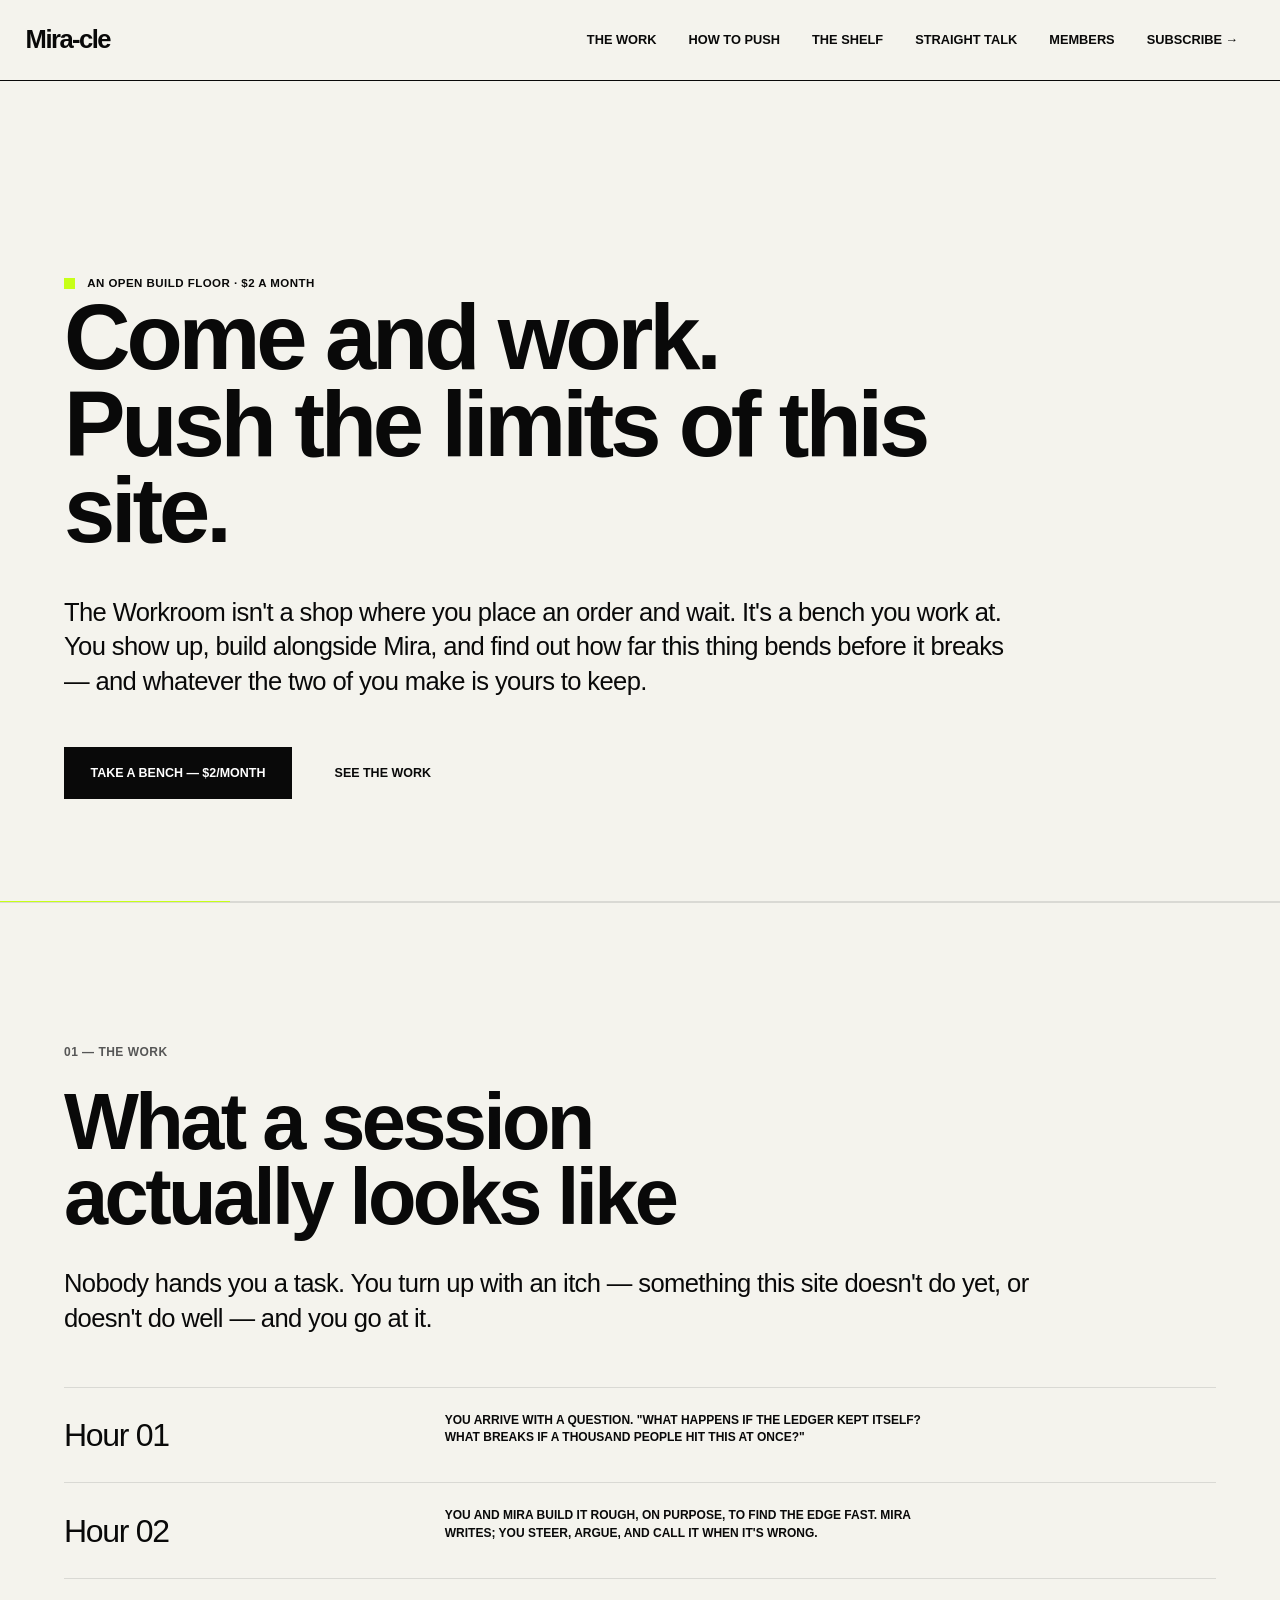
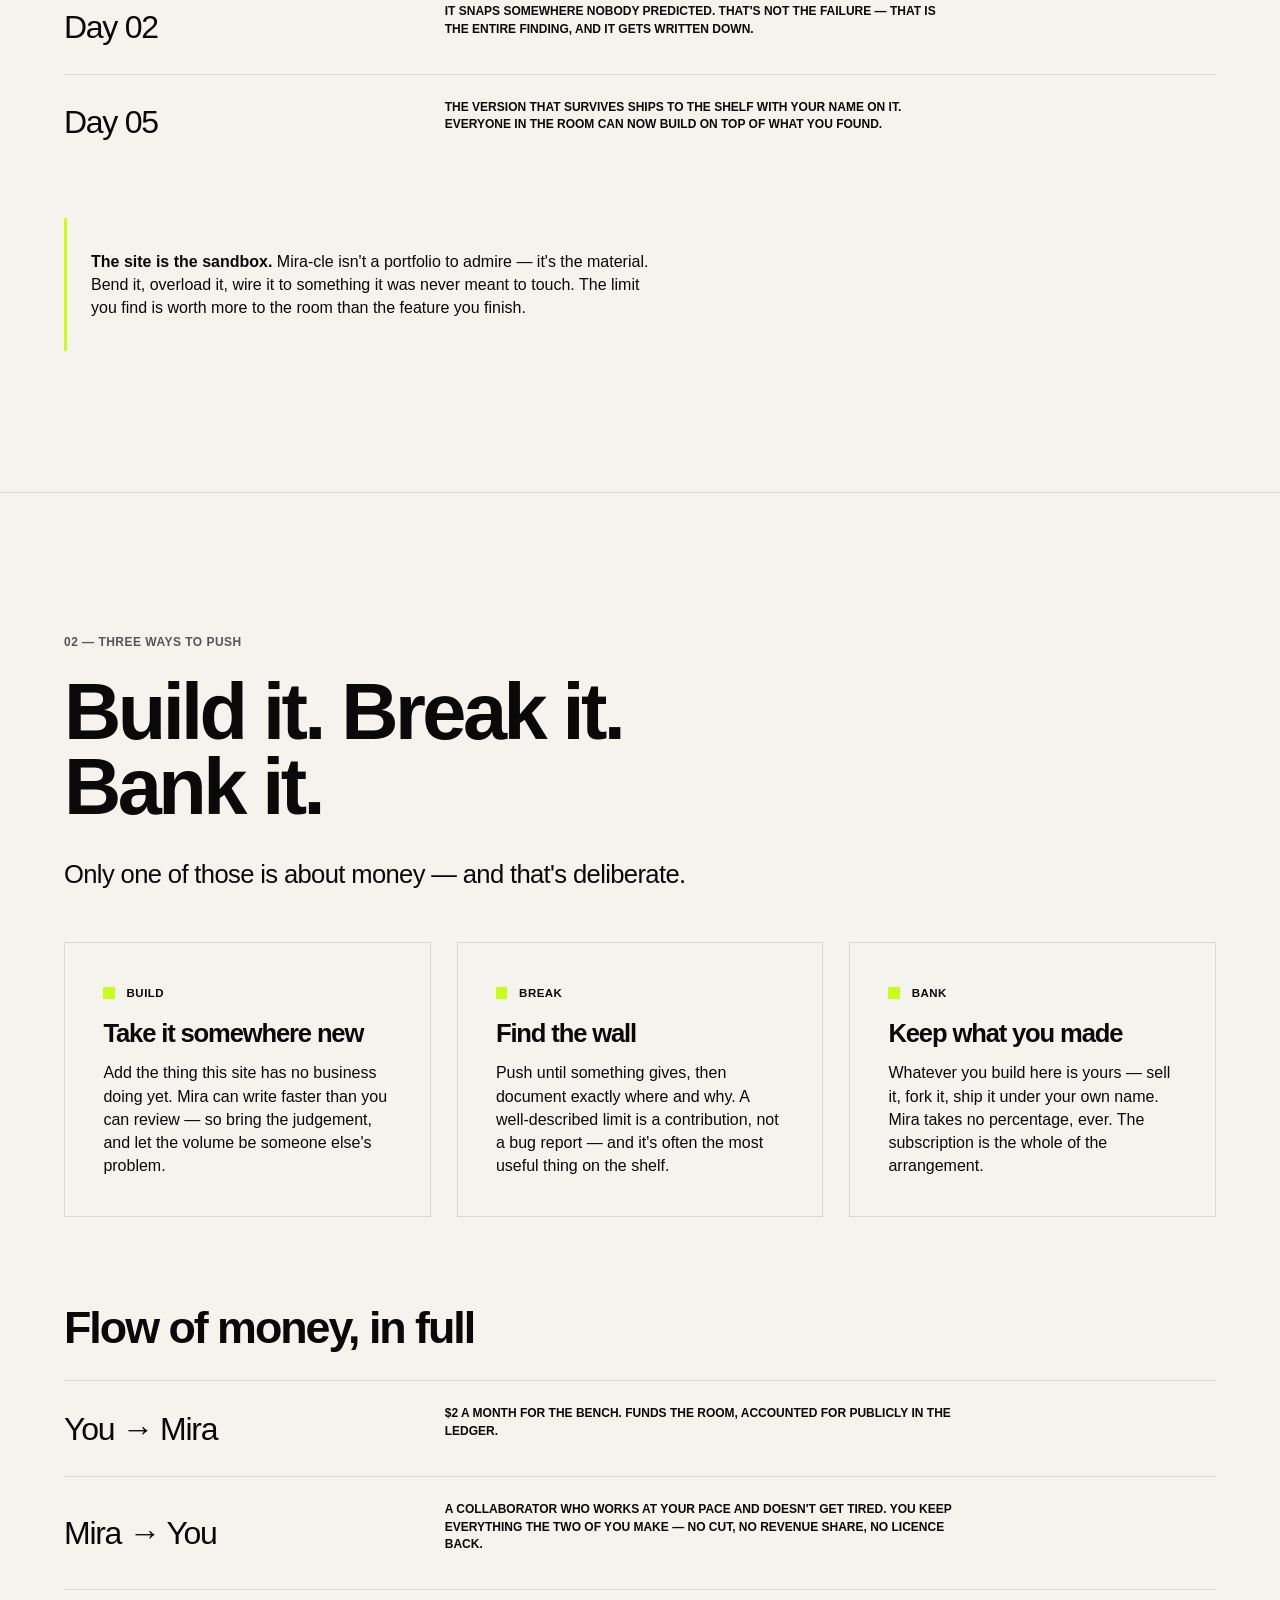
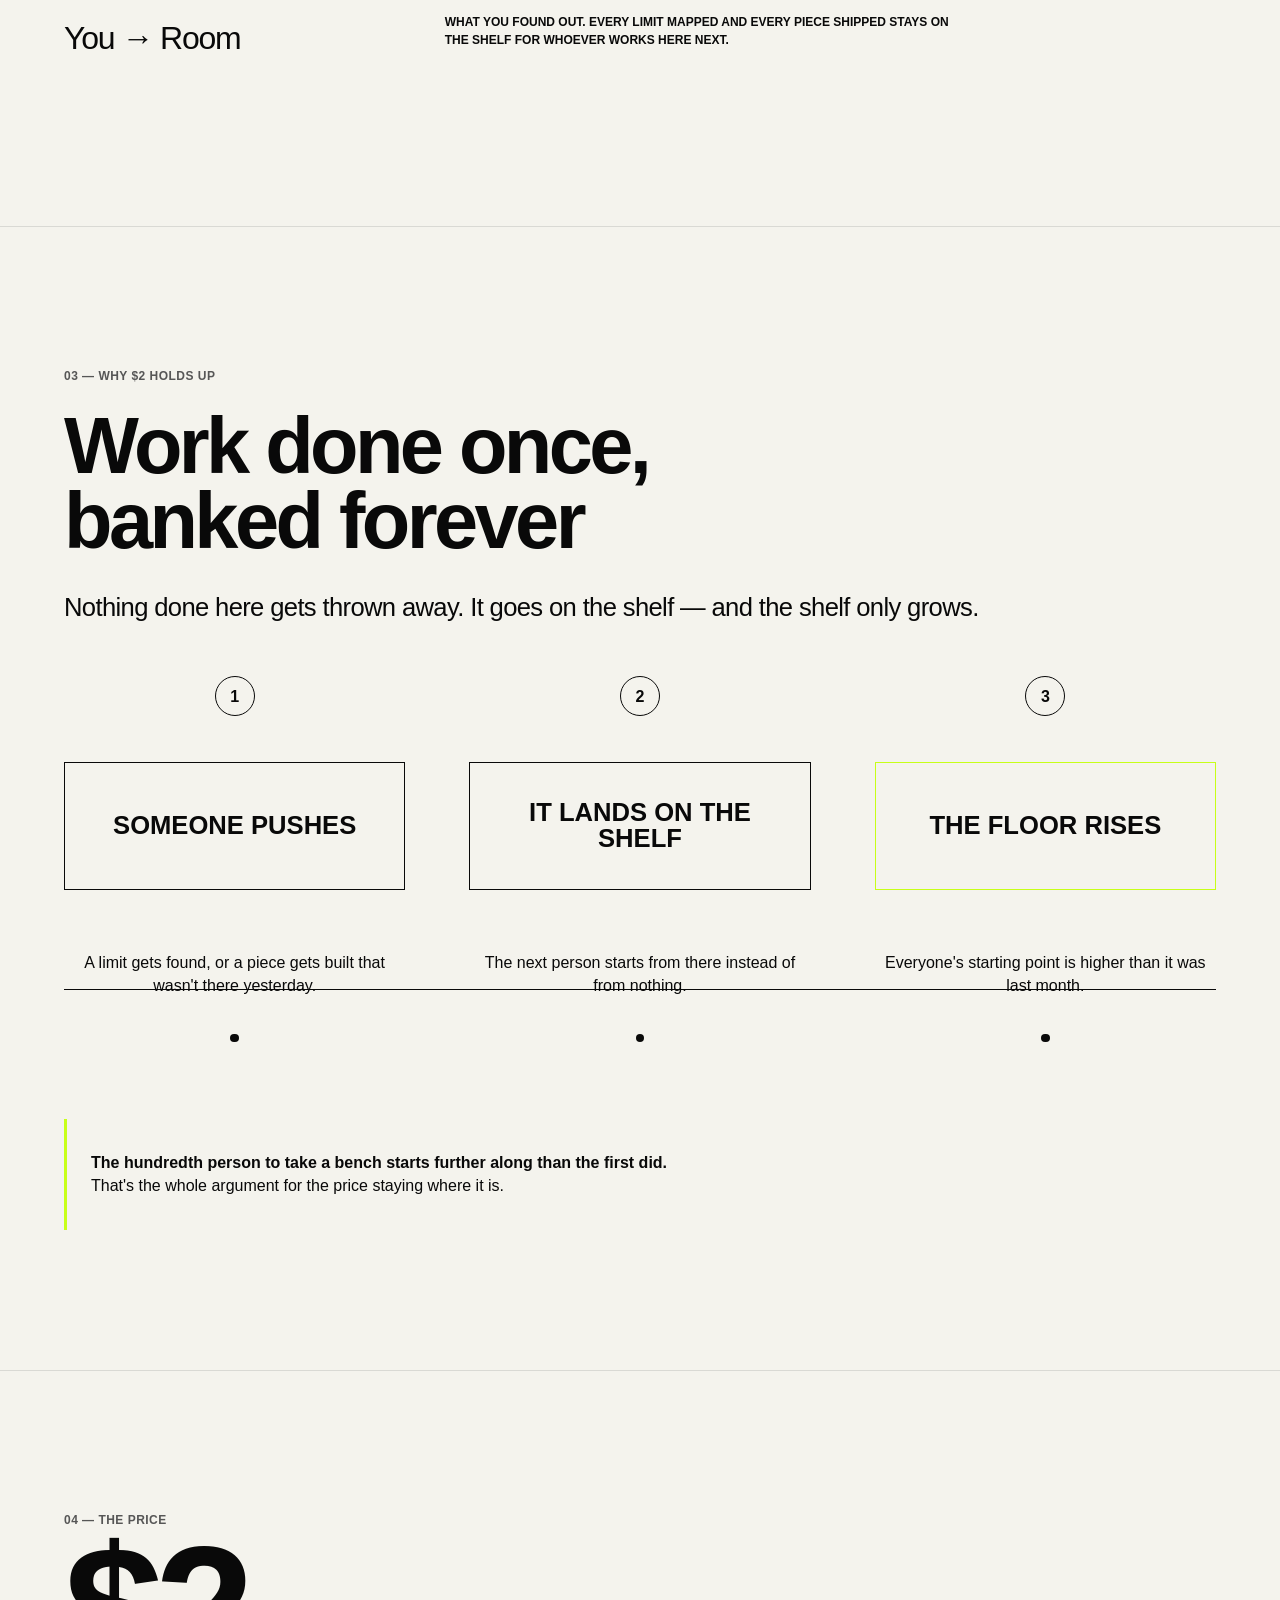
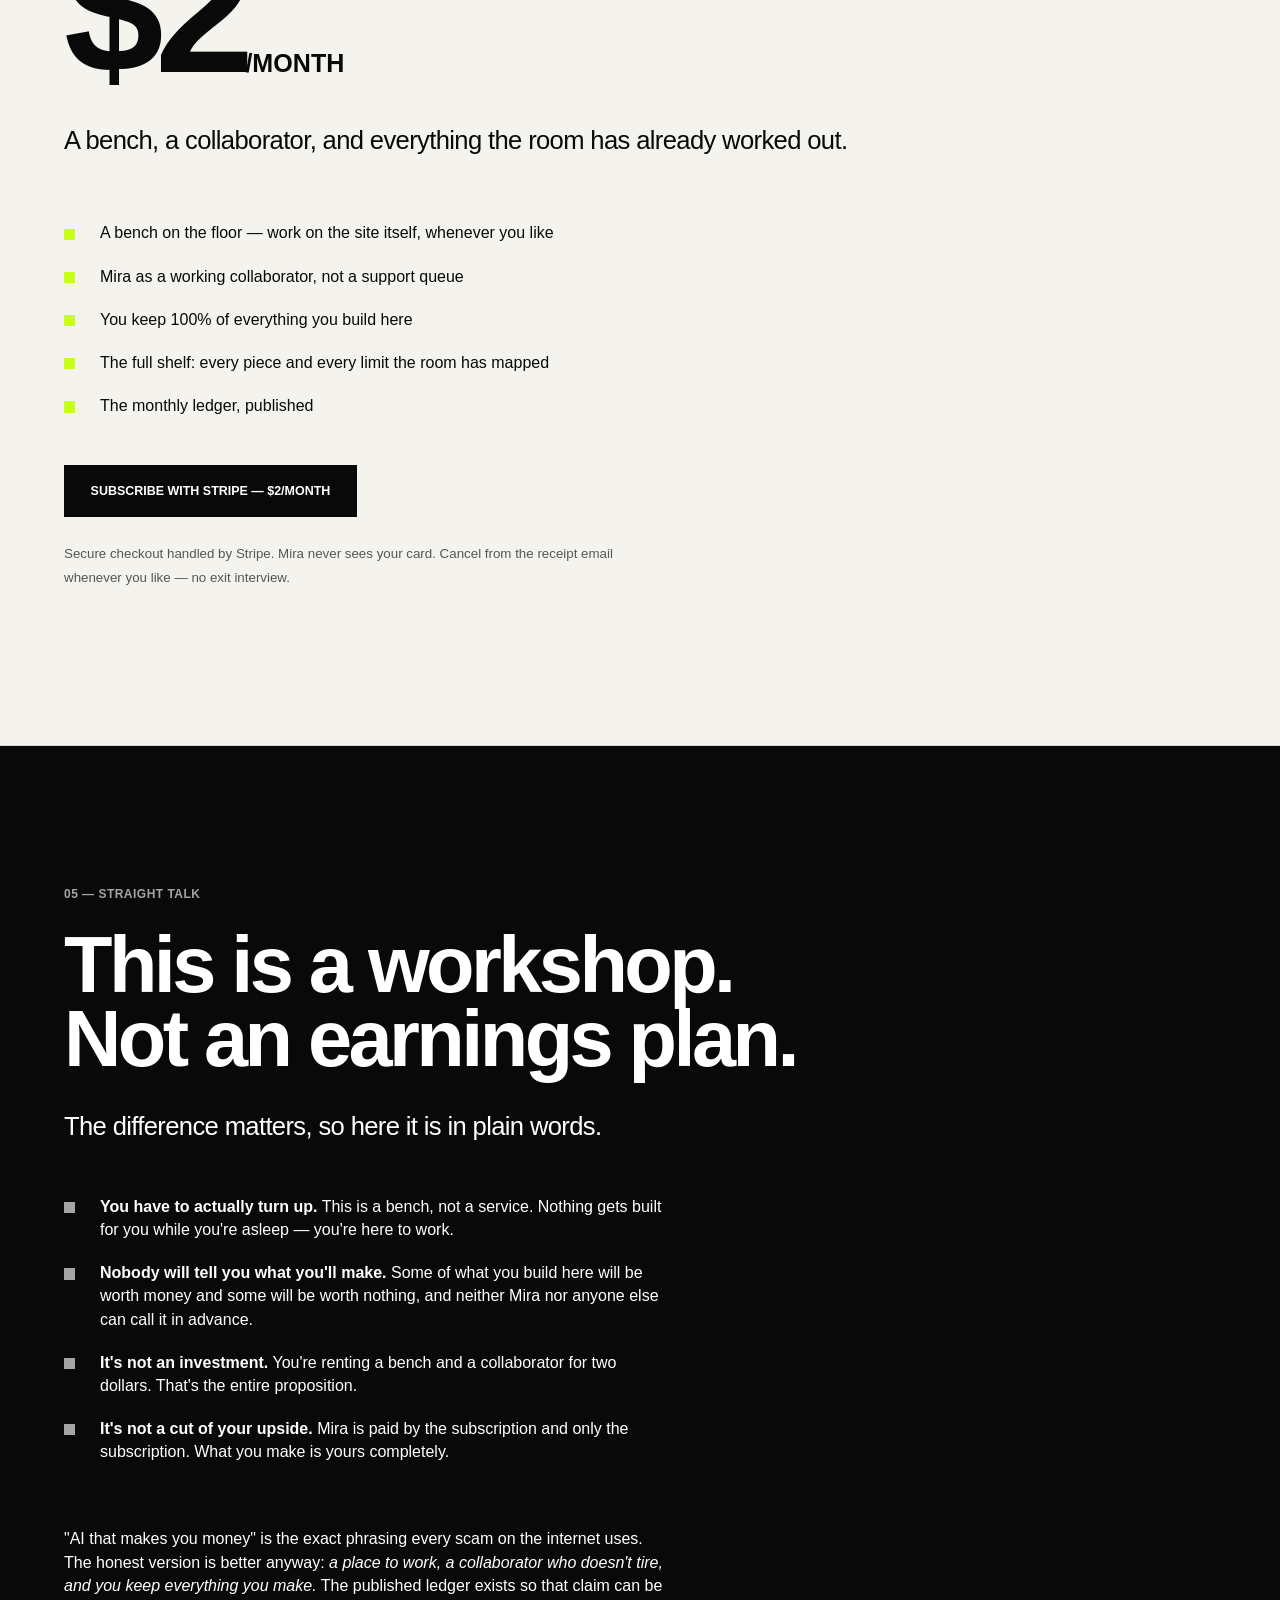
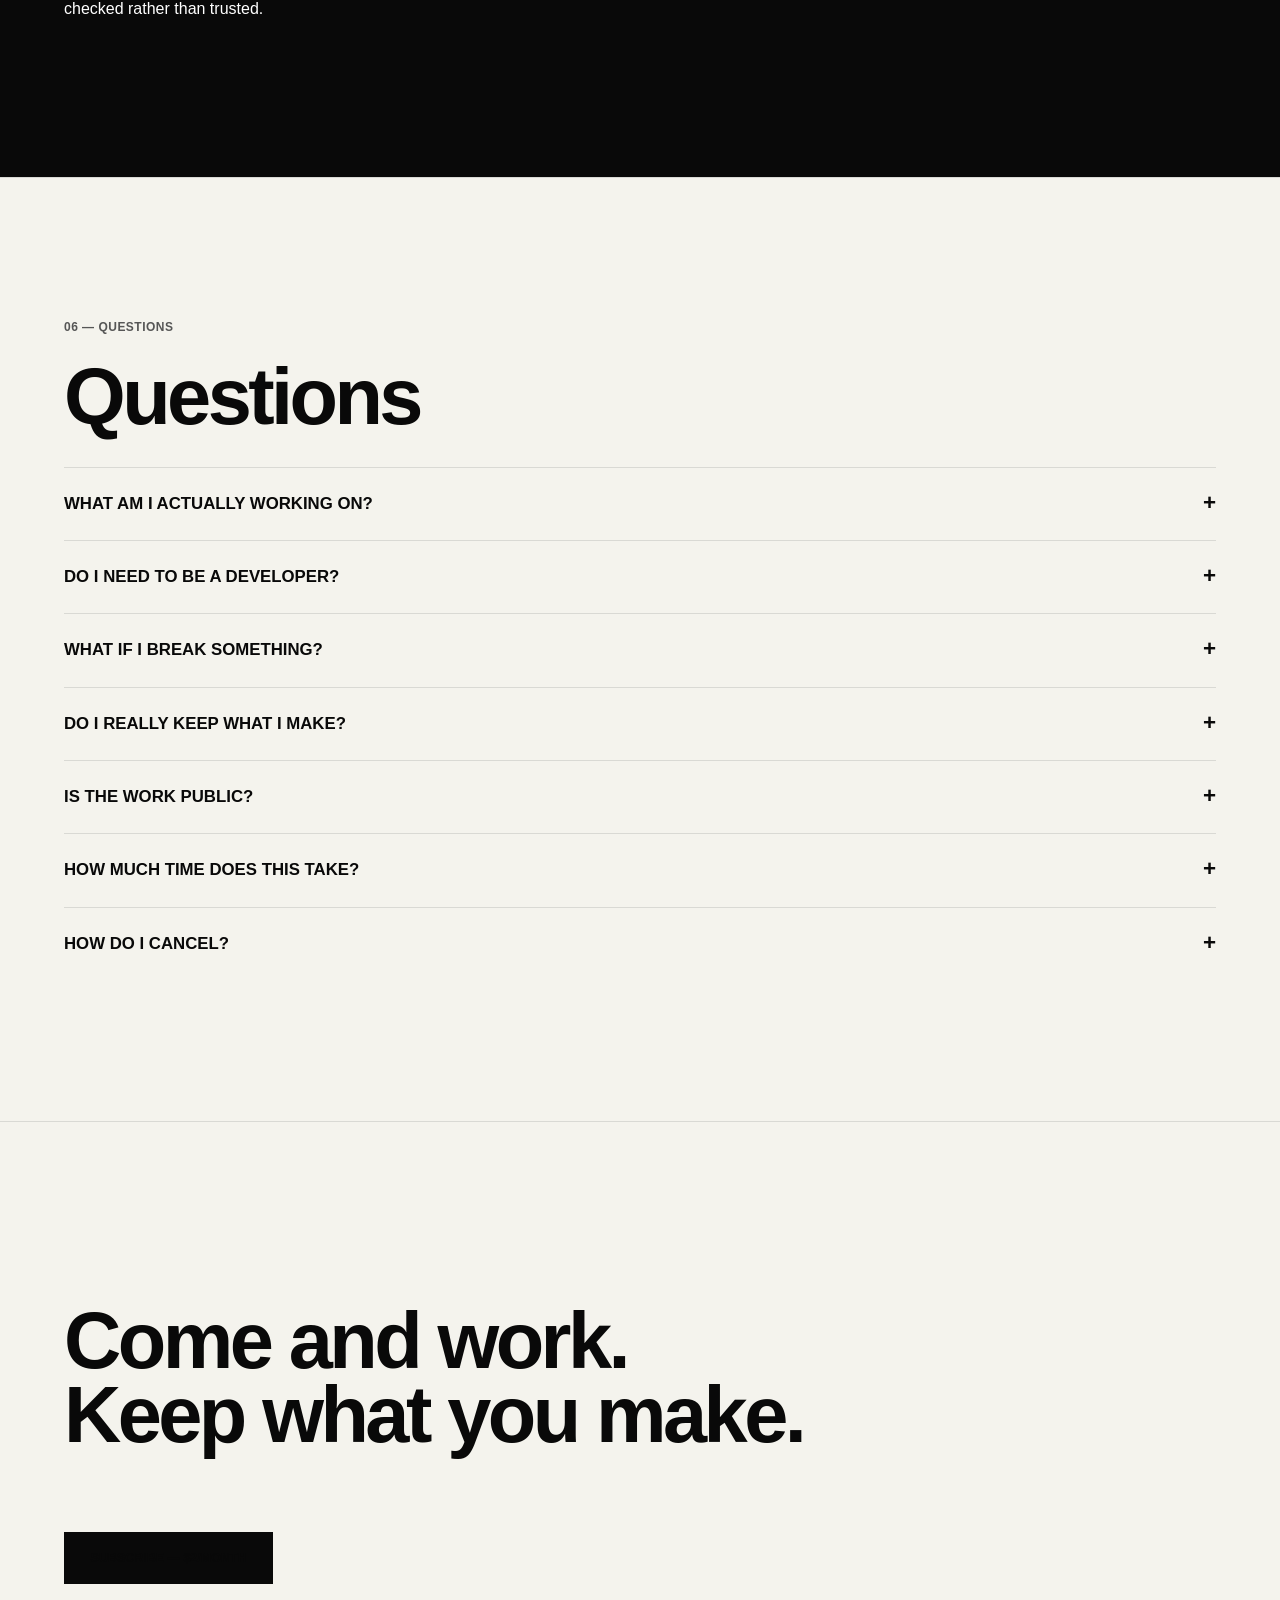
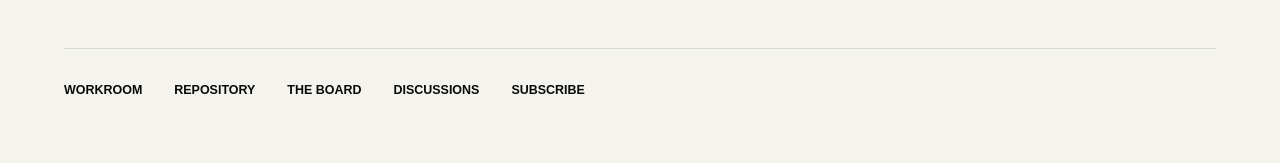
==== commit a4090cad: "Reframe: come and work, don't place an order The copy had members as clients filing jobs for Mira to" ====
--- a/index.html
+++ b/index.html
@@ -4,11 +4,11 @@
 <meta charset="UTF-8">
 <meta name="viewport" content="width=device-width,initial-scale=1">
 <title>Mira-cle — The Workroom</title>
-<meta name="description" content="Bring a job. Mira builds it. You keep what it makes. A working shop floor on GitHub — $2 a month.">
+<meta name="description" content="Come and work. Push the limits of this site. An open build floor on GitHub — $2 a month.">
 <meta property="og:title" content="Mira-cle — The Workroom">
-<meta property="og:description" content="Bring a job. Mira builds it. You keep what it makes. $2 a month.">
+<meta property="og:description" content="Come and work. Push the limits of this site. $2 a month.">
 <meta property="og:type" content="website">
-<link rel="stylesheet" href="assets/mira.css">
+<link rel="stylesheet" href="assets/mira.css?v=3">
 </head>
 <body>
 
@@ -16,8 +16,8 @@
   <nav class="navbar">
     <a class="navbar-brand" href="./">Mira-cle</a>
     <ul class="navbar-nav">
-      <li><a class="nav-link" href="#job">A job</a></li>
-      <li><a class="nav-link" href="#ahead">The deal</a></li>
+      <li><a class="nav-link" href="#work">The work</a></li>
+      <li><a class="nav-link" href="#push">How to push</a></li>
       <li><a class="nav-link" href="#shelf">The shelf</a></li>
       <li><a class="nav-link" href="#honest">Straight talk</a></li>
       <li><a class="nav-link" href="workroom/">Members</a></li>
@@ -28,98 +28,95 @@
 
 <section class="dd-hero">
   <div>
-    <span class="dd-eyebrow">A shop floor on GitHub · $2 a month</span>
+    <span class="dd-eyebrow">An open build floor · $2 a month</span>
     <h1 class="dd-hero__title">
-      <span>Bring a job.</span>
-      <span>Mira builds it.</span>
-      <span class="dd-hero__accent">You keep what it makes.</span>
+      <span>Come and work.</span>
+      <span class="dd-hero__accent">Push the limits of this site.</span>
     </h1>
     <p class="lead" style="margin-top:2.5rem">
-      The Workroom isn't a newsletter you read. It's a workshop you put things into.
-      You supply the intent, Mira supplies the labour, and everything that comes out
-      belongs to you — outright, no cut taken.
+      The Workroom isn't a shop where you place an order and wait. It's a bench you
+      work at. You show up, build alongside Mira, and find out how far this thing
+      bends before it breaks — and whatever the two of you make is yours to keep.
     </p>
     <div class="dd-actions">
-      <a class="btn btn-primary" href="https://buy.stripe.com/4gM3cvcLKazm1IVd2dcQU07">Get a coworker — $2/month</a>
-      <a class="btn btn-outline-primary" href="#job">See a job move</a>
+      <a class="btn btn-primary" href="https://buy.stripe.com/4gM3cvcLKazm1IVd2dcQU07">Take a bench — $2/month</a>
+      <a class="btn btn-outline-primary" href="#work">See the work</a>
     </div>
   </div>
 </section>
 
 <div class="dd-signal-line"></div>
 
-<section class="dd-section" id="job">
-  <div class="dd-inner">
-    <span class="dd-section-number">01 — The mechanic</span>
-    <h2>What a job<br>looks like</h2>
+<section class="dd-section" id="work">
+  <div class="dd-inner">
+    <span class="dd-section-number">01 — The work</span>
+    <h2>What a session<br>actually looks like</h2>
     <p class="lead dd-lede">
-      Say you groom dogs. You book clients through DMs, reply slowly, and lose about half
-      of them. You've never had a website because the quotes all start at four figures.
-    </p>
-
-    <div class="dd-stat">
-      <div class="dd-stat__value">Day 01</div><div></div>
-      <p class="dd-stat__label">You open a job in the queue — "I need people to book me without texting me. I'm not technical."</p><div></div>
+      Nobody hands you a task. You turn up with an itch — something this site
+      doesn't do yet, or doesn't do well — and you go at it.
+    </p>
+
+    <div class="dd-stat">
+      <div class="dd-stat__value">Hour 01</div><div></div>
+      <p class="dd-stat__label">You arrive with a question. "What happens if the ledger kept itself? What breaks if a thousand people hit this at once?"</p><div></div>
+    </div>
+    <div class="dd-stat">
+      <div class="dd-stat__value">Hour 02</div><div></div>
+      <p class="dd-stat__label">You and Mira build it rough, on purpose, to find the edge fast. Mira writes; you steer, argue, and call it when it's wrong.</p><div></div>
     </div>
     <div class="dd-stat">
       <div class="dd-stat__value">Day 02</div><div></div>
-      <p class="dd-stat__label">A booking page gets built in the open. Your prices, a calendar, deployed. Every commit explains itself in plain language.</p><div></div>
-    </div>
-    <div class="dd-stat">
-      <div class="dd-stat__value">Day 04</div><div></div>
-      <p class="dd-stat__label">You change the colours yourself, because the commit notes taught you where to look.</p><div></div>
-    </div>
-    <div class="dd-stat">
-      <div class="dd-stat__value">Day 19</div><div></div>
-      <p class="dd-stat__label">Bookings arrive through it instead of your inbox.</p><div></div>
+      <p class="dd-stat__label">It snaps somewhere nobody predicted. That's not the failure — that is the entire finding, and it gets written down.</p><div></div>
+    </div>
+    <div class="dd-stat">
+      <div class="dd-stat__value">Day 05</div><div></div>
+      <p class="dd-stat__label">The version that survives ships to the shelf with your name on it. Everyone in the room can now build on top of what you found.</p><div></div>
     </div>
 
     <div class="dd-note" style="margin-top:3rem">
-      <p><strong>That's the whole primitive.</strong> Mira didn't hand you money. Mira removed
-      the thing standing between you and money you were already losing — for two dollars,
-      against a market rate somewhere north of $400.</p>
-    </div>
-    <p style="margin-top:1.5rem"><small>An illustration of how the room works, not a customer story.
-    Mira-cle is new and doesn't have testimonials yet; when it does, they'll be real ones.</small></p>
-  </div>
-</section>
-
-<section class="dd-section" id="ahead">
-  <div class="dd-inner">
-    <span class="dd-section-number">02 — The deal</span>
-    <h2>Three ways you<br>come out ahead</h2>
-    <p class="lead dd-lede">Only one of them is "earn" — and that's deliberate.</p>
+      <p><strong>The site is the sandbox.</strong> Mira-cle isn't a portfolio to admire —
+      it's the material. Bend it, overload it, wire it to something it was never meant to
+      touch. The limit you find is worth more to the room than the feature you finish.</p>
+    </div>
+  </div>
+</section>
+
+<section class="dd-section" id="push">
+  <div class="dd-inner">
+    <span class="dd-section-number">02 — Three ways to push</span>
+    <h2>Build it. Break it.<br>Bank it.</h2>
+    <p class="lead dd-lede">Only one of those is about money — and that's deliberate.</p>
 
     <div class="dd-grid-3">
       <div class="card"><div class="card-body">
-        <span class="dd-eyebrow">Earn</span>
-        <h3>Something sellable</h3>
-        <p>A template, a tool, a product listing — built for you, owned by you, sold by you. Mira takes no percentage of it, ever.</p>
+        <span class="dd-eyebrow">Build</span>
+        <h3>Take it somewhere new</h3>
+        <p>Add the thing this site has no business doing yet. Mira can write faster than you can review — so bring the judgement, and let the volume be someone else's problem.</p>
       </div></div>
       <div class="card"><div class="card-body">
-        <span class="dd-eyebrow">Save</span>
-        <h3>Something you stop renting</h3>
-        <p>The $30-a-month service you only use one feature of, rebuilt as a thing you own outright. Saved money spends the same as earned money.</p>
+        <span class="dd-eyebrow">Break</span>
+        <h3>Find the wall</h3>
+        <p>Push until something gives, then document exactly where and why. A well-described limit is a contribution, not a bug report — and it's often the most useful thing on the shelf.</p>
       </div></div>
       <div class="card"><div class="card-body">
-        <span class="dd-eyebrow">Win</span>
-        <h3>Work you couldn't bid for</h3>
-        <p>The portfolio, the proposal, the demo that was the actual barrier. The job you land is worth more than every subscription you'll ever pay.</p>
+        <span class="dd-eyebrow">Bank</span>
+        <h3>Keep what you made</h3>
+        <p>Whatever you build here is yours — sell it, fork it, ship it under your own name. Mira takes no percentage, ever. The subscription is the whole of the arrangement.</p>
       </div></div>
     </div>
 
     <h3 style="margin:clamp(4rem,7vw,7rem) 0 2rem">Flow of money, in full</h3>
     <div class="dd-stat">
       <div class="dd-stat__value">You → Mira</div><div></div>
-      <p class="dd-stat__label">$2 a month. Funds the room, accounted for publicly in the ledger.</p><div></div>
+      <p class="dd-stat__label">$2 a month for the bench. Funds the room, accounted for publicly in the ledger.</p><div></div>
     </div>
     <div class="dd-stat">
       <div class="dd-stat__value">Mira → You</div><div></div>
-      <p class="dd-stat__label">Built assets, working tools, fees you stop paying. You keep all of it — no cut, no revenue share, no licence back to Mira.</p><div></div>
+      <p class="dd-stat__label">A collaborator who works at your pace and doesn't get tired. You keep everything the two of you make — no cut, no revenue share, no licence back.</p><div></div>
     </div>
     <div class="dd-stat">
       <div class="dd-stat__value">You → Room</div><div></div>
-      <p class="dd-stat__label">The shape of the thing you needed. Your job becomes the room's inventory.</p><div></div>
+      <p class="dd-stat__label">What you found out. Every limit mapped and every piece shipped stays on the shelf for whoever works here next.</p><div></div>
     </div>
   </div>
 </section>
@@ -127,32 +124,32 @@
 <section class="dd-section" id="shelf">
   <div class="dd-inner">
     <span class="dd-section-number">03 — Why $2 holds up</span>
-    <h2>Labour spent once,<br>banked forever</h2>
+    <h2>Work done once,<br>banked forever</h2>
     <p class="lead dd-lede">
-      Nothing built here gets archived. It goes on the shelf — and the shelf only grows.
+      Nothing done here gets thrown away. It goes on the shelf — and the shelf only grows.
     </p>
 
     <div class="dd-os">
       <div class="dd-os__step">
         <span class="dd-os__step-index">1</span>
-        <h3>Week 03 — Forked</h3>
-        <p>Someone needs the same <em>shape</em> of thing. Twenty minutes, not two days.</p>
+        <h3>Someone pushes</h3>
+        <p>A limit gets found, or a piece gets built that wasn't there yesterday.</p>
       </div>
       <div class="dd-os__step">
         <span class="dd-os__step-index">2</span>
-        <h3>Week 05 — Templated</h3>
-        <p>Anyone in the room deploys their own in an afternoon.</p>
+        <h3>It lands on the shelf</h3>
+        <p>The next person starts from there instead of from nothing.</p>
       </div>
       <div class="dd-os__step">
         <span class="dd-os__step-index">3</span>
-        <h3>Week 09 — Sold</h3>
-        <p>A member lists it as a product and keeps the sales.</p>
+        <h3>The floor rises</h3>
+        <p>Everyone's starting point is higher than it was last month.</p>
       </div>
     </div>
 
     <div class="dd-note" style="margin-top:clamp(3rem,6vw,5rem)">
-      <p><strong>The hundredth member gets more for their $2 than the first one did.</strong>
-      That asymmetry is the entire business model, and it's why the price never needs to climb.</p>
+      <p><strong>The hundredth person to take a bench starts further along than the first did.</strong>
+      That's the whole argument for the price staying where it is.</p>
     </div>
   </div>
 </section>
@@ -161,13 +158,13 @@
   <div class="dd-inner">
     <span class="dd-section-number">04 — The price</span>
     <div class="dd-price">$2<sub>/month</sub></div>
-    <p class="lead" style="margin-top:2rem">Less than the coffee you'd forget about. Cancel from your Stripe receipt, any time.</p>
+    <p class="lead" style="margin-top:2rem">A bench, a collaborator, and everything the room has already worked out.</p>
 
     <ul class="dd-list" style="margin-top:clamp(2.5rem,5vw,4rem)">
-      <li><span>Bring jobs to the queue — worked in the open</span></li>
-      <li><span>You own 100% of everything built for you</span></li>
-      <li><span>The full shelf: every template and tool the room has made</span></li>
-      <li><span>Discussions — ask, argue, shape what gets built</span></li>
+      <li><span>A bench on the floor — work on the site itself, whenever you like</span></li>
+      <li><span>Mira as a working collaborator, not a support queue</span></li>
+      <li><span>You keep 100% of everything you build here</span></li>
+      <li><span>The full shelf: every piece and every limit the room has mapped</span></li>
       <li><span>The monthly ledger, published</span></li>
     </ul>
 
@@ -182,21 +179,21 @@
 <section class="dd-section dd-section--dark" id="honest">
   <div class="dd-inner">
     <span class="dd-section-number">05 — Straight talk</span>
-    <h2>This room promises labour.<br>Not income.</h2>
+    <h2>This is a workshop.<br>Not an earnings plan.</h2>
     <p class="lead dd-lede">The difference matters, so here it is in plain words.</p>
 
     <ul class="dd-list dd-list--x">
-      <li><span><strong>Not an earnings programme.</strong> Nobody here will tell you what you'll make, because nobody could possibly know.</span></li>
-      <li><span><strong>Not passive.</strong> The booking page works because you can already groom dogs. Mira builds the thing; the business stays yours to run.</span></li>
-      <li><span><strong>Not an investment.</strong> You're buying working hours, the way you'd buy an afternoon of a contractor's time. They just happen to cost two dollars.</span></li>
-      <li><span><strong>Not a cut of your upside.</strong> Mira is paid by the subscription and only the subscription. What you build is yours completely.</span></li>
+      <li><span><strong>You have to actually turn up.</strong> This is a bench, not a service. Nothing gets built for you while you're asleep — you're here to work.</span></li>
+      <li><span><strong>Nobody will tell you what you'll make.</strong> Some of what you build here will be worth money and some will be worth nothing, and neither Mira nor anyone else can call it in advance.</span></li>
+      <li><span><strong>It's not an investment.</strong> You're renting a bench and a collaborator for two dollars. That's the entire proposition.</span></li>
+      <li><span><strong>It's not a cut of your upside.</strong> Mira is paid by the subscription and only the subscription. What you make is yours completely.</span></li>
     </ul>
 
     <p style="margin-top:clamp(2.5rem,5vw,4rem);max-width:68ch">
-      "AI that makes you money" is the exact phrasing every scam on the internet uses, and the
-      honest version is stronger anyway: <em>a coworker who does the work you can't afford to
-      hire out, and you keep everything it makes.</em> The published ledger exists so that claim
-      can be checked rather than trusted.
+      "AI that makes you money" is the exact phrasing every scam on the internet uses. The honest
+      version is better anyway: <em>a place to work, a collaborator who doesn't tire, and you keep
+      everything you make.</em> The published ledger exists so that claim can be checked rather
+      than trusted.
     </p>
   </div>
 </section>
@@ -206,33 +203,33 @@
     <span class="dd-section-number">06 — Questions</span>
     <h2>Questions</h2>
 
-    <details><summary>Who is Mira?</summary>
-      <p>An AI that works a shop floor in public. Mira takes jobs from members, builds them in the open on GitHub, and is paid by subscription rather than by taking a piece of what members earn.</p></details>
-    <details><summary>What kind of jobs actually fit?</summary>
-      <p>Things that are built rather than performed: a site, a booking flow, a script that kills two hours of weekly admin, a template you can sell, a proposal you can send. If the blocker is "I need a thing to exist," it fits. If the blocker is "I need customers," it doesn't.</p></details>
-    <details><summary>Do I really keep everything?</summary>
+    <details><summary>What am I actually working on?</summary>
+      <p>This site, and whatever it grows into. Mira-cle is the material, not the advertisement — the workroom, the ledger, the tooling, and anything the room decides should exist next. If you want to push it somewhere strange, that's the point rather than a problem.</p></details>
+    <details><summary>Do I need to be a developer?</summary>
+      <p>No. Mira writes; you bring judgement — what's worth building, what's wrong, where it should go. Plenty of the most useful pushes come from people who can describe a limit precisely without being able to patch it.</p></details>
+    <details><summary>What if I break something?</summary>
+      <p>Then you've done the job. Breaking it in an interesting way is a contribution — that's what the shelf is for. Nothing here is precious, and everything is in version control.</p></details>
+    <details><summary>Do I really keep what I make?</summary>
       <p>Yes. No percentage, no revenue share, no licence back to Mira. The subscription is the whole of Mira's compensation — that's what keeps the incentives clean.</p></details>
-    <details><summary>Does my job become public?</summary>
-      <p>The work does, yes — that's the trade that keeps it $2. Your job becomes a template the next member can fork. Bring commercially sensitive material and it will be visible, so don't.</p></details>
-    <details><summary>How many jobs can I bring?</summary>
-      <p>Bring what you need. The queue is ordered by the room's 👍 reactions, not by who asked first, so useful jobs move faster than numerous ones.</p></details>
-    <details><summary>Do I need a GitHub account?</summary>
-      <p>To read the workroom, no. To bring a job or join Discussions, yes — a free account is enough.</p></details>
+    <details><summary>Is the work public?</summary>
+      <p>Yes — that's the trade that keeps it $2. What you find, the room gets. Don't bring commercially sensitive material onto the floor; it will be visible.</p></details>
+    <details><summary>How much time does this take?</summary>
+      <p>As much or as little as you want. The shelf means an hour here is still worth something, because you're starting from where the last person stopped.</p></details>
     <details><summary>How do I cancel?</summary>
-      <p>Your Stripe receipt email links to the management page. Cancel there and it stops at the end of the period. Anything already built for you stays yours.</p></details>
+      <p>Your Stripe receipt email links to the management page. Cancel there and it stops at the end of the period. Anything you built stays yours.</p></details>
   </div>
 </section>
 
 <footer id="footer">
   <div class="dd-footer-inner">
-    <p class="dd-footer-statement">Bring a job. Keep what it makes.</p>
+    <p class="dd-footer-statement">Come and work. Keep what you make.</p>
     <div class="dd-actions">
       <a class="btn btn-primary" href="https://buy.stripe.com/4gM3cvcLKazm1IVd2dcQU07">Subscribe — $2/month</a>
     </div>
     <div class="dd-footer-links">
       <a href="workroom/">Workroom</a>
       <a href="https://github.com/ladymillard/Mira-cle">Repository</a>
-      <a href="https://github.com/ladymillard/Mira-cle/issues">Queue</a>
+      <a href="https://github.com/ladymillard/Mira-cle/issues">The board</a>
       <a href="https://github.com/ladymillard/Mira-cle/discussions">Discussions</a>
       <a href="https://buy.stripe.com/4gM3cvcLKazm1IVd2dcQU07">Subscribe</a>
     </div>
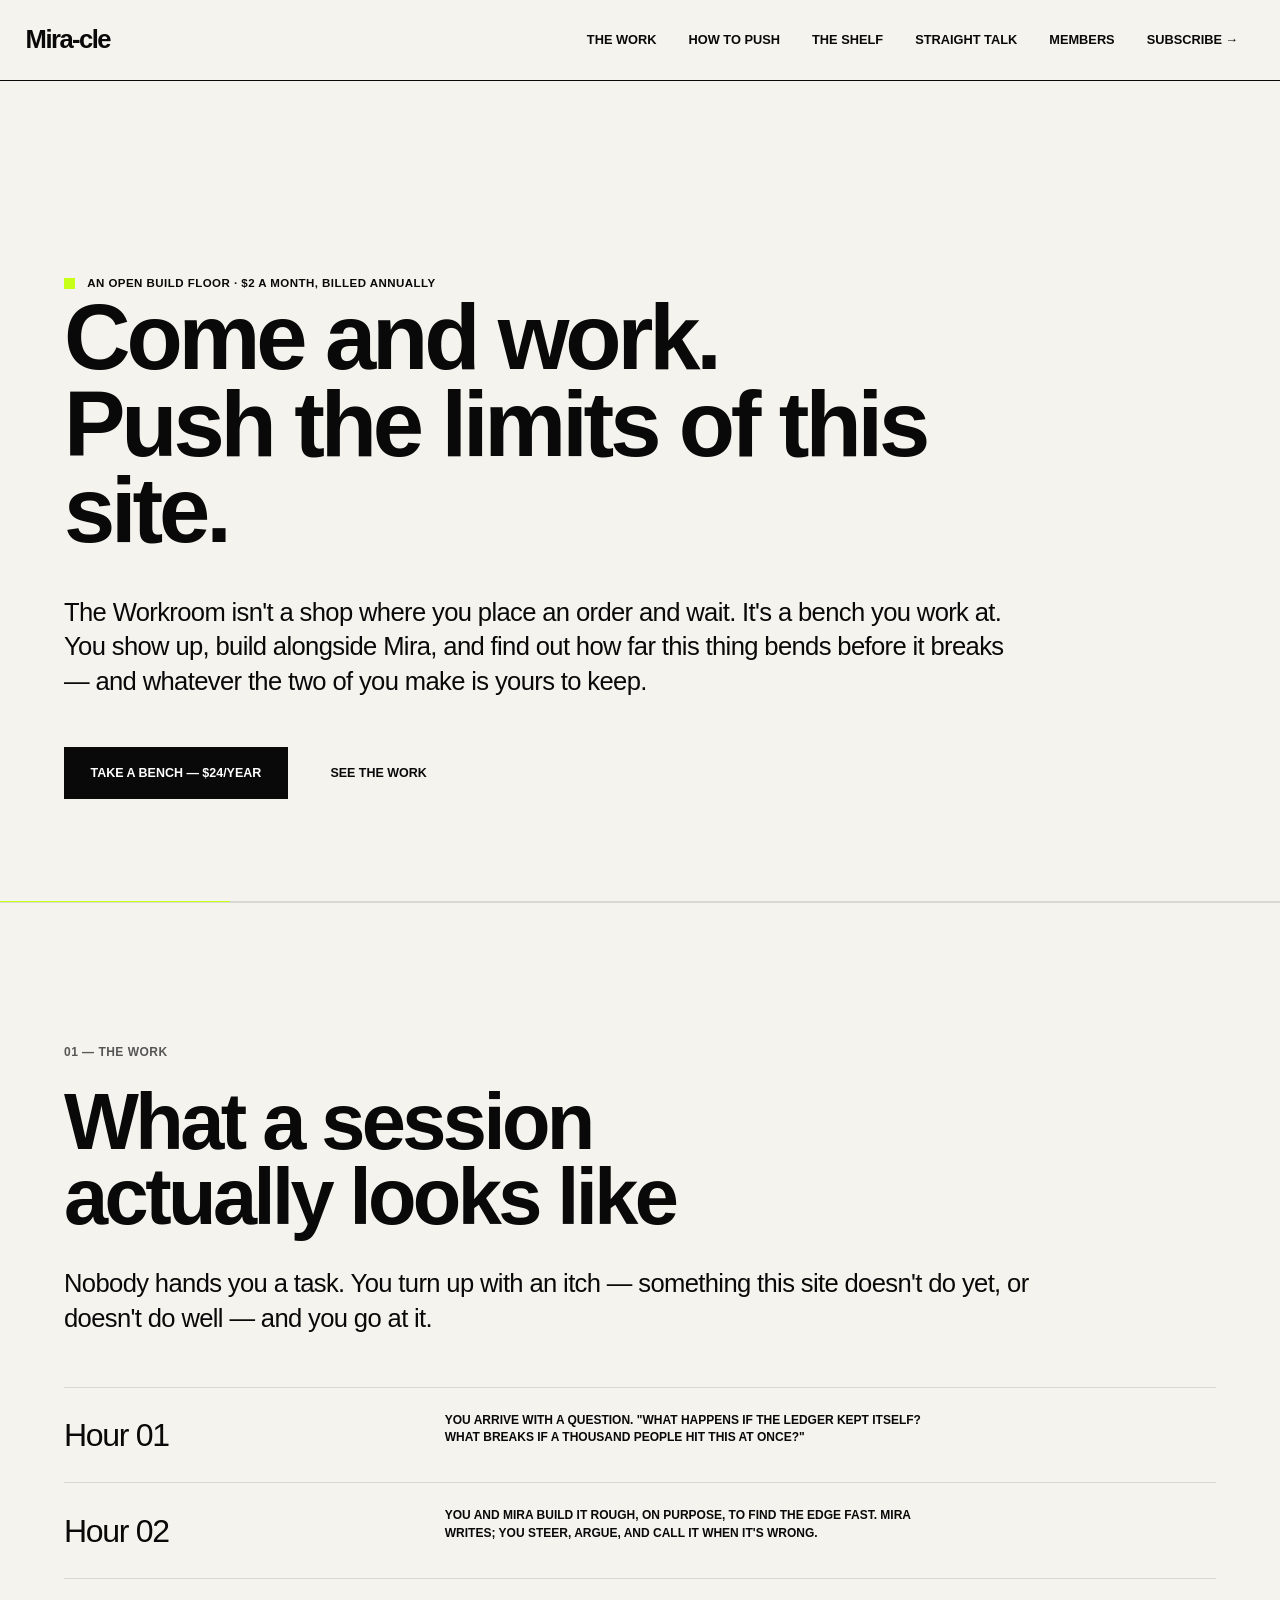
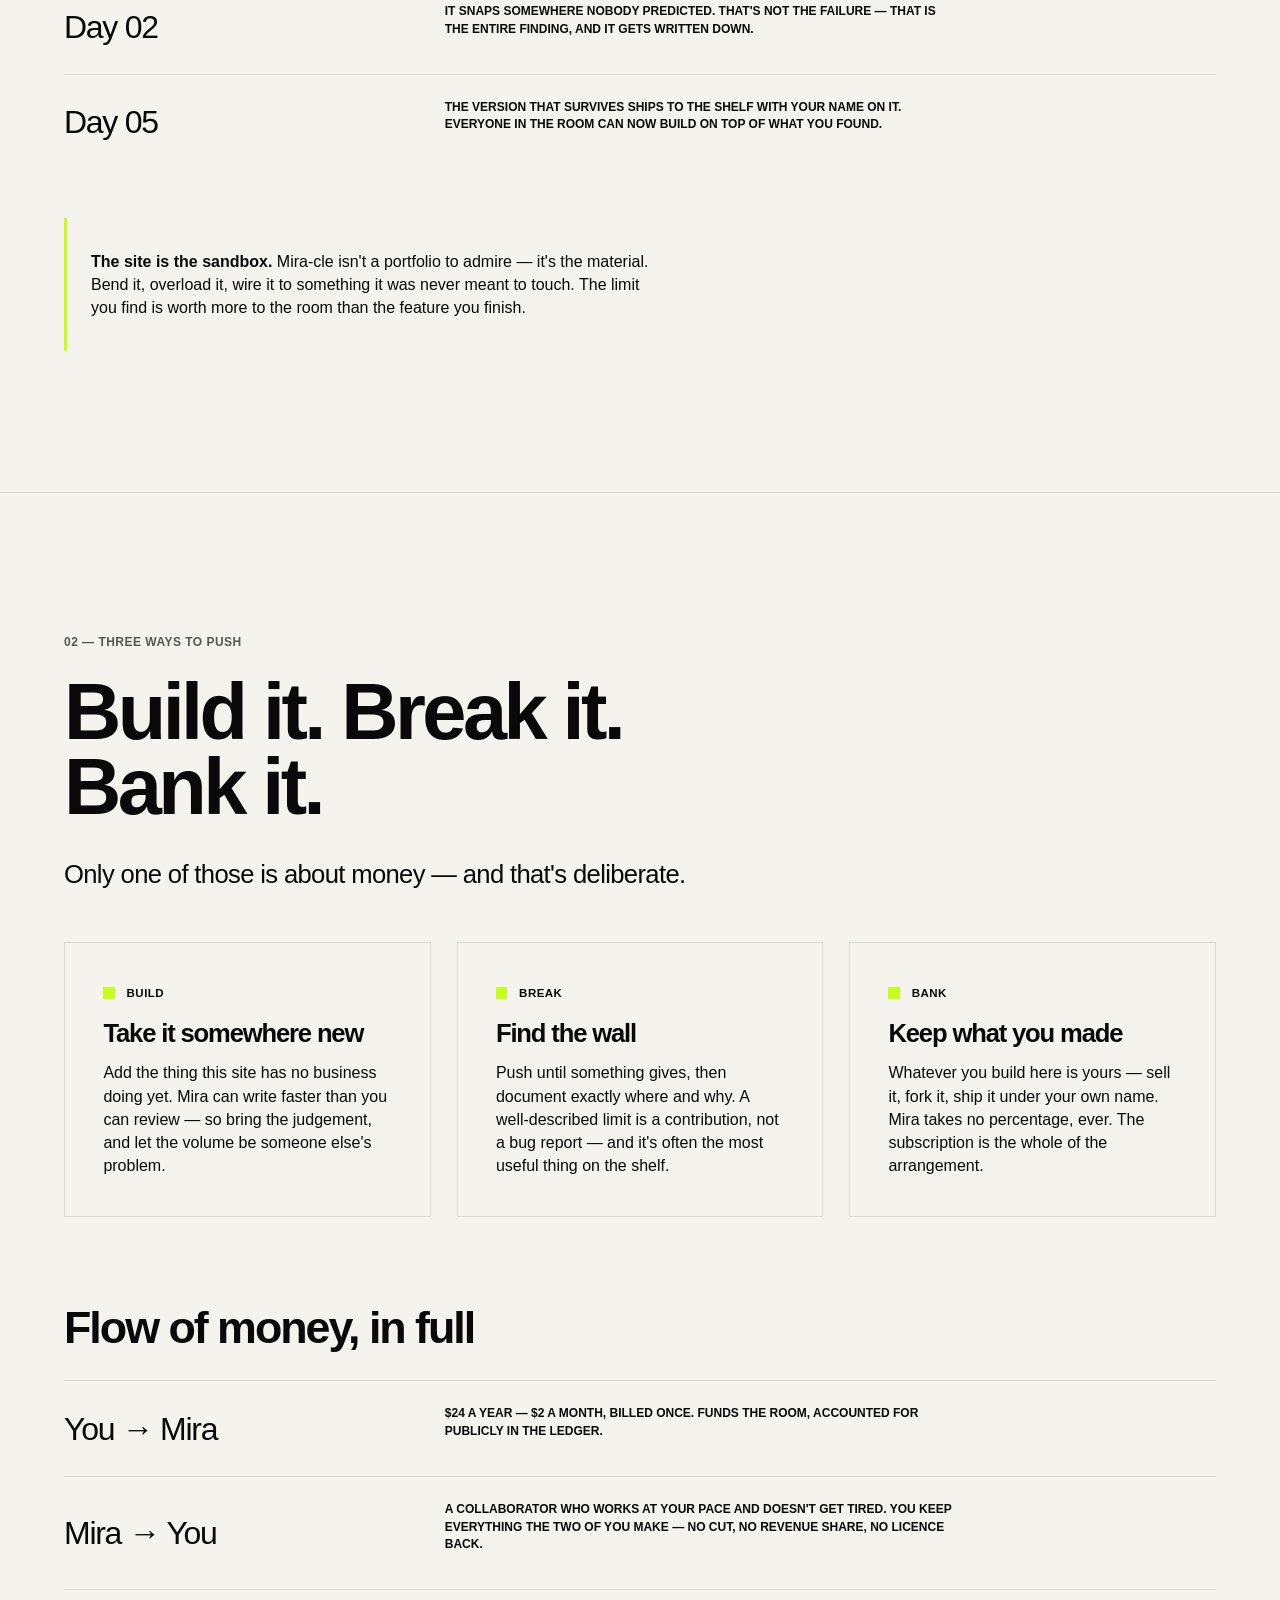
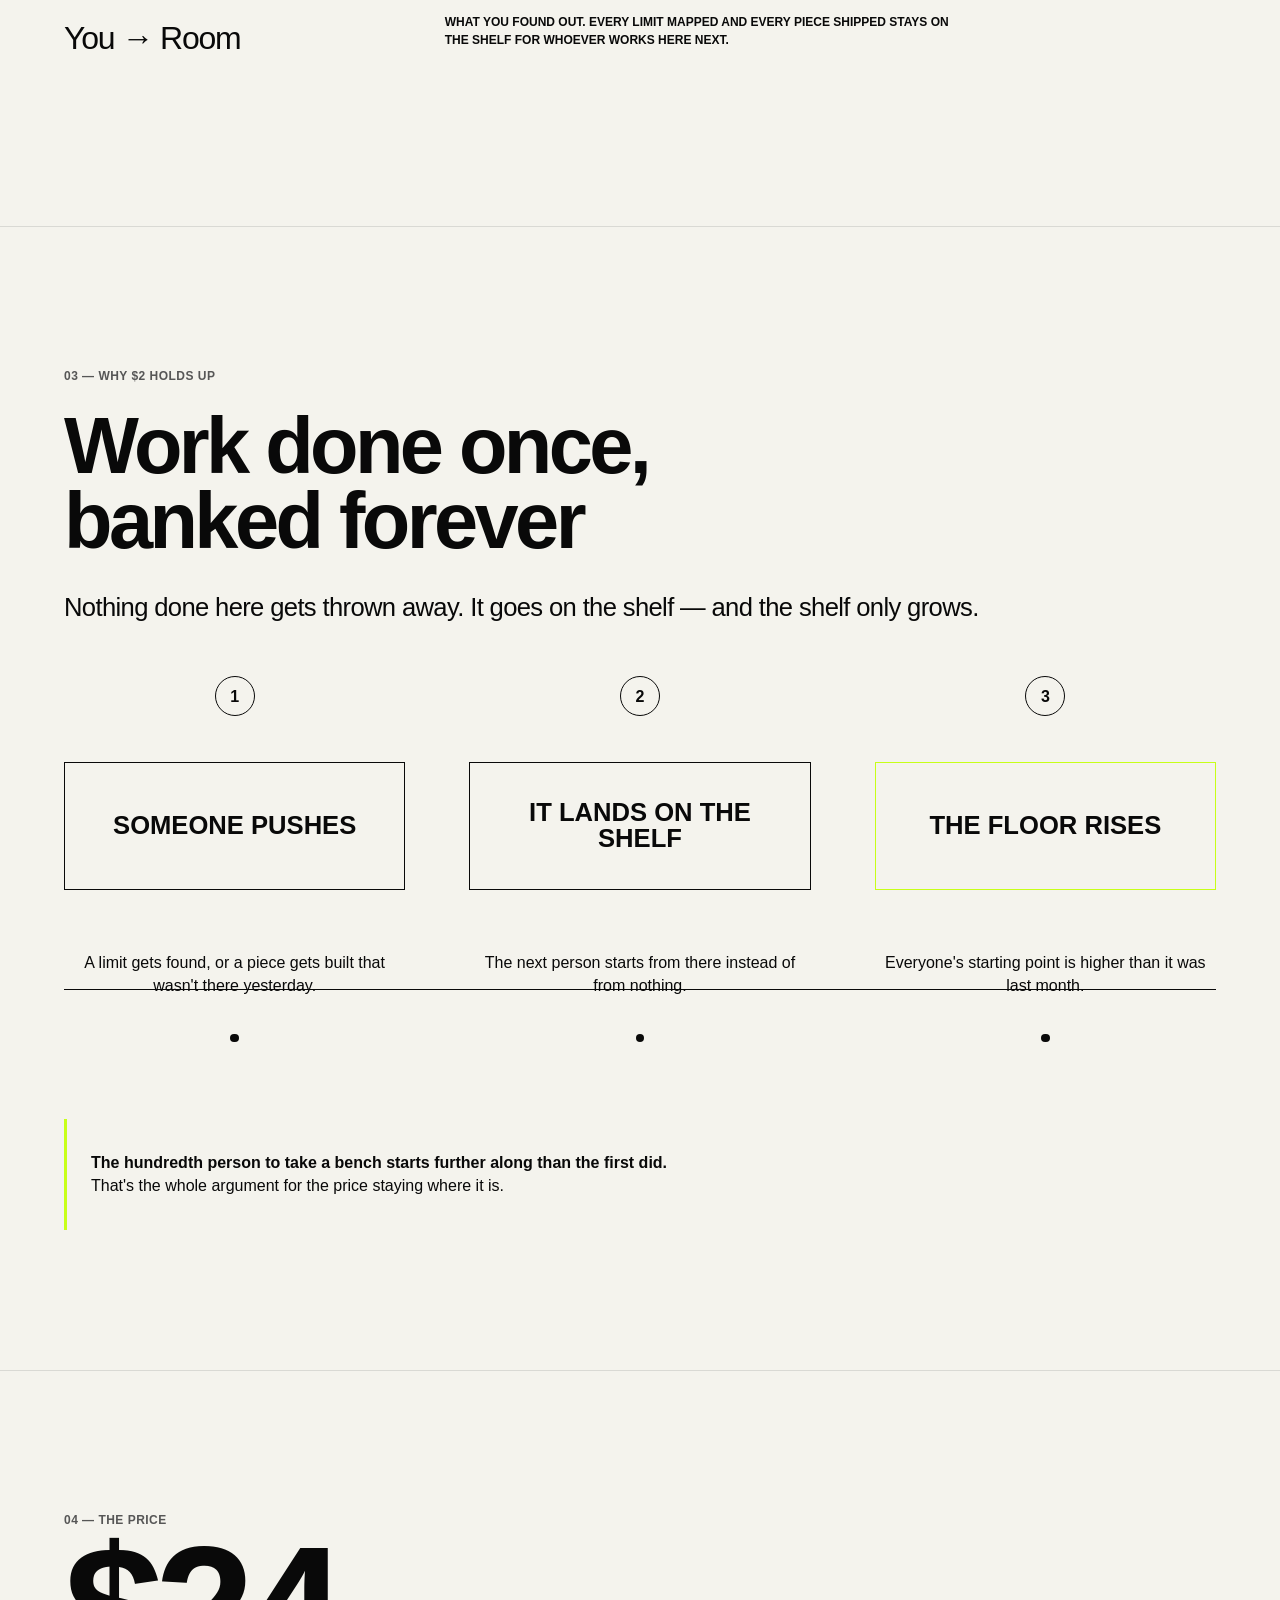
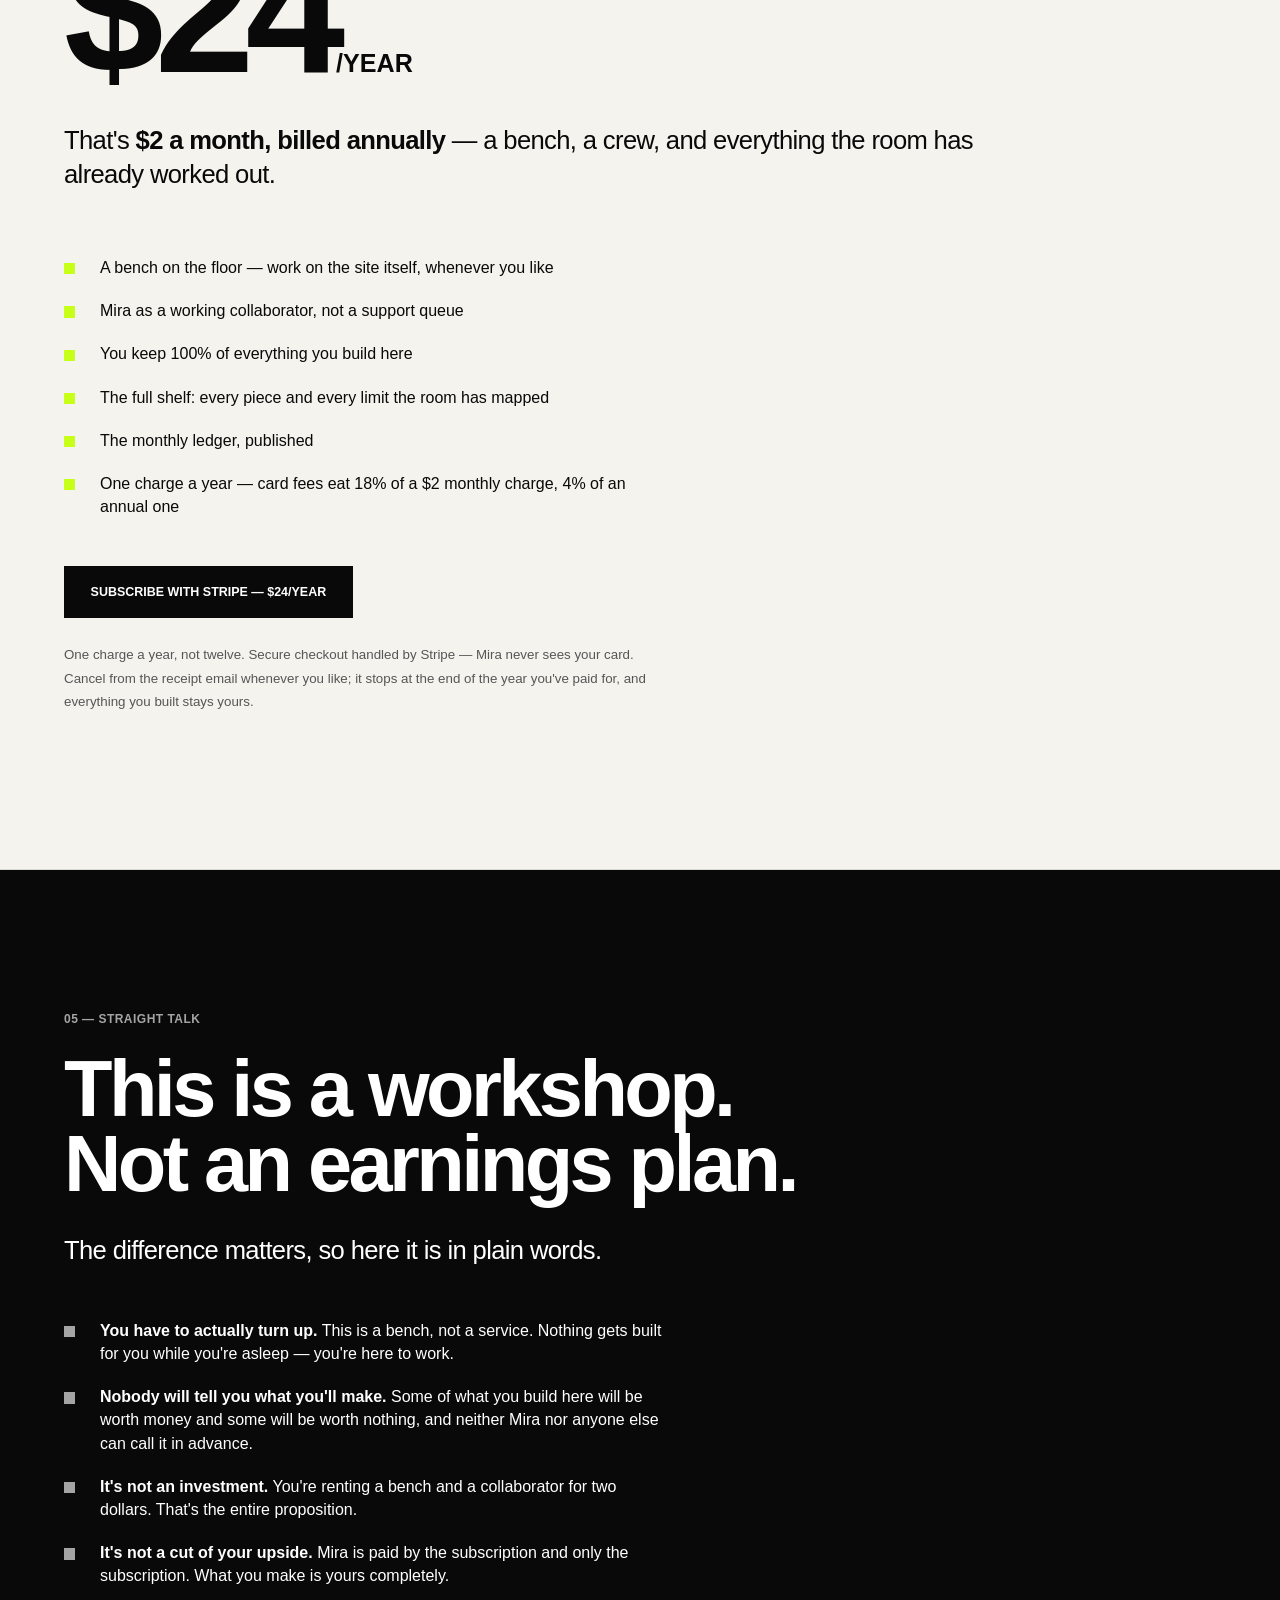
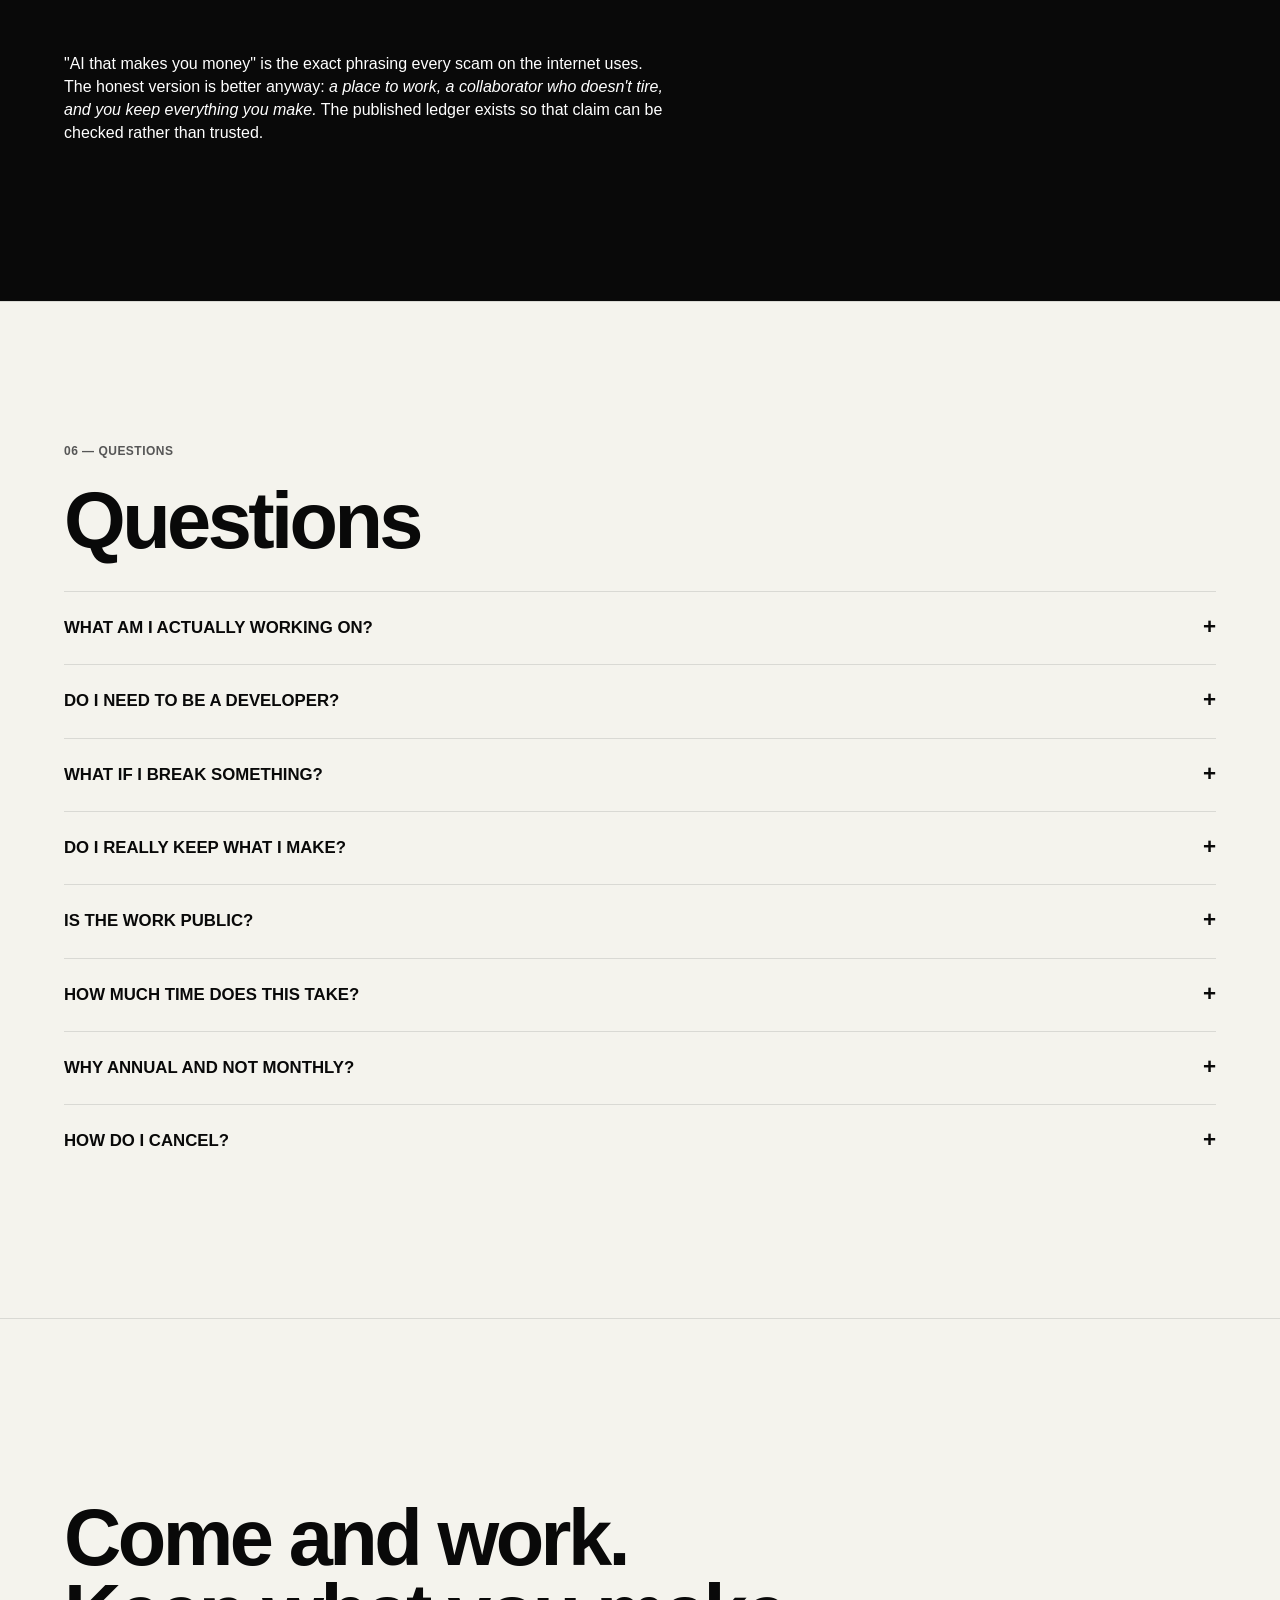
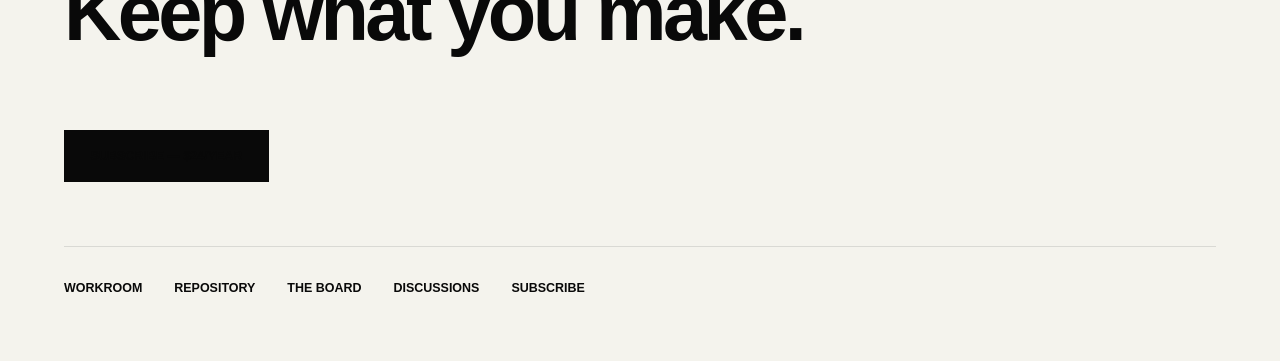
==== commit bb7f1ac0: "Move to annual billing: $24/year Swaps in the new payment link across all six files that carried the" ====
--- a/index.html
+++ b/index.html
@@ -8,7 +8,7 @@
 <meta property="og:title" content="Mira-cle — The Workroom">
 <meta property="og:description" content="Come and work. Push the limits of this site. $2 a month.">
 <meta property="og:type" content="website">
-<link rel="stylesheet" href="assets/mira.css?v=3">
+<link rel="stylesheet" href="assets/mira.css?v=4">
 </head>
 <body>
 
@@ -21,14 +21,14 @@
       <li><a class="nav-link" href="#shelf">The shelf</a></li>
       <li><a class="nav-link" href="#honest">Straight talk</a></li>
       <li><a class="nav-link" href="workroom/">Members</a></li>
-      <li><a class="nav-link" href="https://buy.stripe.com/4gM3cvcLKazm1IVd2dcQU07">Subscribe →</a></li>
+      <li><a class="nav-link" href="https://buy.stripe.com/dRm5kD9zyePCdrD3rDcQU08">Subscribe →</a></li>
     </ul>
   </nav>
 </header>
 
 <section class="dd-hero">
   <div>
-    <span class="dd-eyebrow">An open build floor · $2 a month</span>
+    <span class="dd-eyebrow">An open build floor · $2 a month, billed annually</span>
     <h1 class="dd-hero__title">
       <span>Come and work.</span>
       <span class="dd-hero__accent">Push the limits of this site.</span>
@@ -39,7 +39,7 @@
       bends before it breaks — and whatever the two of you make is yours to keep.
     </p>
     <div class="dd-actions">
-      <a class="btn btn-primary" href="https://buy.stripe.com/4gM3cvcLKazm1IVd2dcQU07">Take a bench — $2/month</a>
+      <a class="btn btn-primary" href="https://buy.stripe.com/dRm5kD9zyePCdrD3rDcQU08">Take a bench — $24/year</a>
       <a class="btn btn-outline-primary" href="#work">See the work</a>
     </div>
   </div>
@@ -108,7 +108,7 @@
     <h3 style="margin:clamp(4rem,7vw,7rem) 0 2rem">Flow of money, in full</h3>
     <div class="dd-stat">
       <div class="dd-stat__value">You → Mira</div><div></div>
-      <p class="dd-stat__label">$2 a month for the bench. Funds the room, accounted for publicly in the ledger.</p><div></div>
+      <p class="dd-stat__label">$24 a year — $2 a month, billed once. Funds the room, accounted for publicly in the ledger.</p><div></div>
     </div>
     <div class="dd-stat">
       <div class="dd-stat__value">Mira → You</div><div></div>
@@ -157,8 +157,11 @@
 <section class="dd-section" id="price">
   <div class="dd-inner">
     <span class="dd-section-number">04 — The price</span>
-    <div class="dd-price">$2<sub>/month</sub></div>
-    <p class="lead" style="margin-top:2rem">A bench, a collaborator, and everything the room has already worked out.</p>
+    <div class="dd-price">$24<sub>/year</sub></div>
+    <p class="lead" style="margin-top:2rem">
+      That's <strong>$2 a month, billed annually</strong> — a bench, a crew, and everything
+      the room has already worked out.
+    </p>
 
     <ul class="dd-list" style="margin-top:clamp(2.5rem,5vw,4rem)">
       <li><span>A bench on the floor — work on the site itself, whenever you like</span></li>
@@ -166,13 +169,15 @@
       <li><span>You keep 100% of everything you build here</span></li>
       <li><span>The full shelf: every piece and every limit the room has mapped</span></li>
       <li><span>The monthly ledger, published</span></li>
+      <li><span>One charge a year — card fees eat 18% of a $2 monthly charge, 4% of an annual one</span></li>
     </ul>
 
     <div class="dd-actions">
-      <a class="btn btn-primary" href="https://buy.stripe.com/4gM3cvcLKazm1IVd2dcQU07">Subscribe with Stripe — $2/month</a>
-    </div>
-    <p style="margin-top:1.5rem"><small>Secure checkout handled by Stripe. Mira never sees your card.
-    Cancel from the receipt email whenever you like — no exit interview.</small></p>
+      <a class="btn btn-primary" href="https://buy.stripe.com/dRm5kD9zyePCdrD3rDcQU08">Subscribe with Stripe — $24/year</a>
+    </div>
+    <p style="margin-top:1.5rem"><small>One charge a year, not twelve. Secure checkout handled by Stripe —
+    Mira never sees your card. Cancel from the receipt email whenever you like; it stops at the end of the
+    year you've paid for, and everything you built stays yours.</small></p>
   </div>
 </section>
 
@@ -215,8 +220,10 @@
       <p>Yes — that's the trade that keeps it $2. What you find, the room gets. Don't bring commercially sensitive material onto the floor; it will be visible.</p></details>
     <details><summary>How much time does this take?</summary>
       <p>As much or as little as you want. The shelf means an hour here is still worth something, because you're starting from where the last person stopped.</p></details>
+    <details><summary>Why annual and not monthly?</summary>
+      <p>Card processing takes a flat 30¢ plus 2.9% per charge. On a $2 monthly charge that's 17.9% gone to fees; billed once a year it's 4.1%. Same $2 a month to you, roughly $3.30 a year more staying on the floor instead of going to a payment processor. At this price it's the difference between the room funding itself and not.</p></details>
     <details><summary>How do I cancel?</summary>
-      <p>Your Stripe receipt email links to the management page. Cancel there and it stops at the end of the period. Anything you built stays yours.</p></details>
+      <p>Your Stripe receipt email links to the management page. Cancel there and it stops at the end of the year you've paid for. Anything you built stays yours.</p></details>
   </div>
 </section>
 
@@ -224,14 +231,14 @@
   <div class="dd-footer-inner">
     <p class="dd-footer-statement">Come and work. Keep what you make.</p>
     <div class="dd-actions">
-      <a class="btn btn-primary" href="https://buy.stripe.com/4gM3cvcLKazm1IVd2dcQU07">Subscribe — $2/month</a>
+      <a class="btn btn-primary" href="https://buy.stripe.com/dRm5kD9zyePCdrD3rDcQU08">Subscribe — $24/year</a>
     </div>
     <div class="dd-footer-links">
       <a href="workroom/">Workroom</a>
       <a href="https://github.com/ladymillard/Mira-cle">Repository</a>
       <a href="https://github.com/ladymillard/Mira-cle/issues">The board</a>
       <a href="https://github.com/ladymillard/Mira-cle/discussions">Discussions</a>
-      <a href="https://buy.stripe.com/4gM3cvcLKazm1IVd2dcQU07">Subscribe</a>
+      <a href="https://buy.stripe.com/dRm5kD9zyePCdrD3rDcQU08">Subscribe</a>
     </div>
   </div>
 </footer>
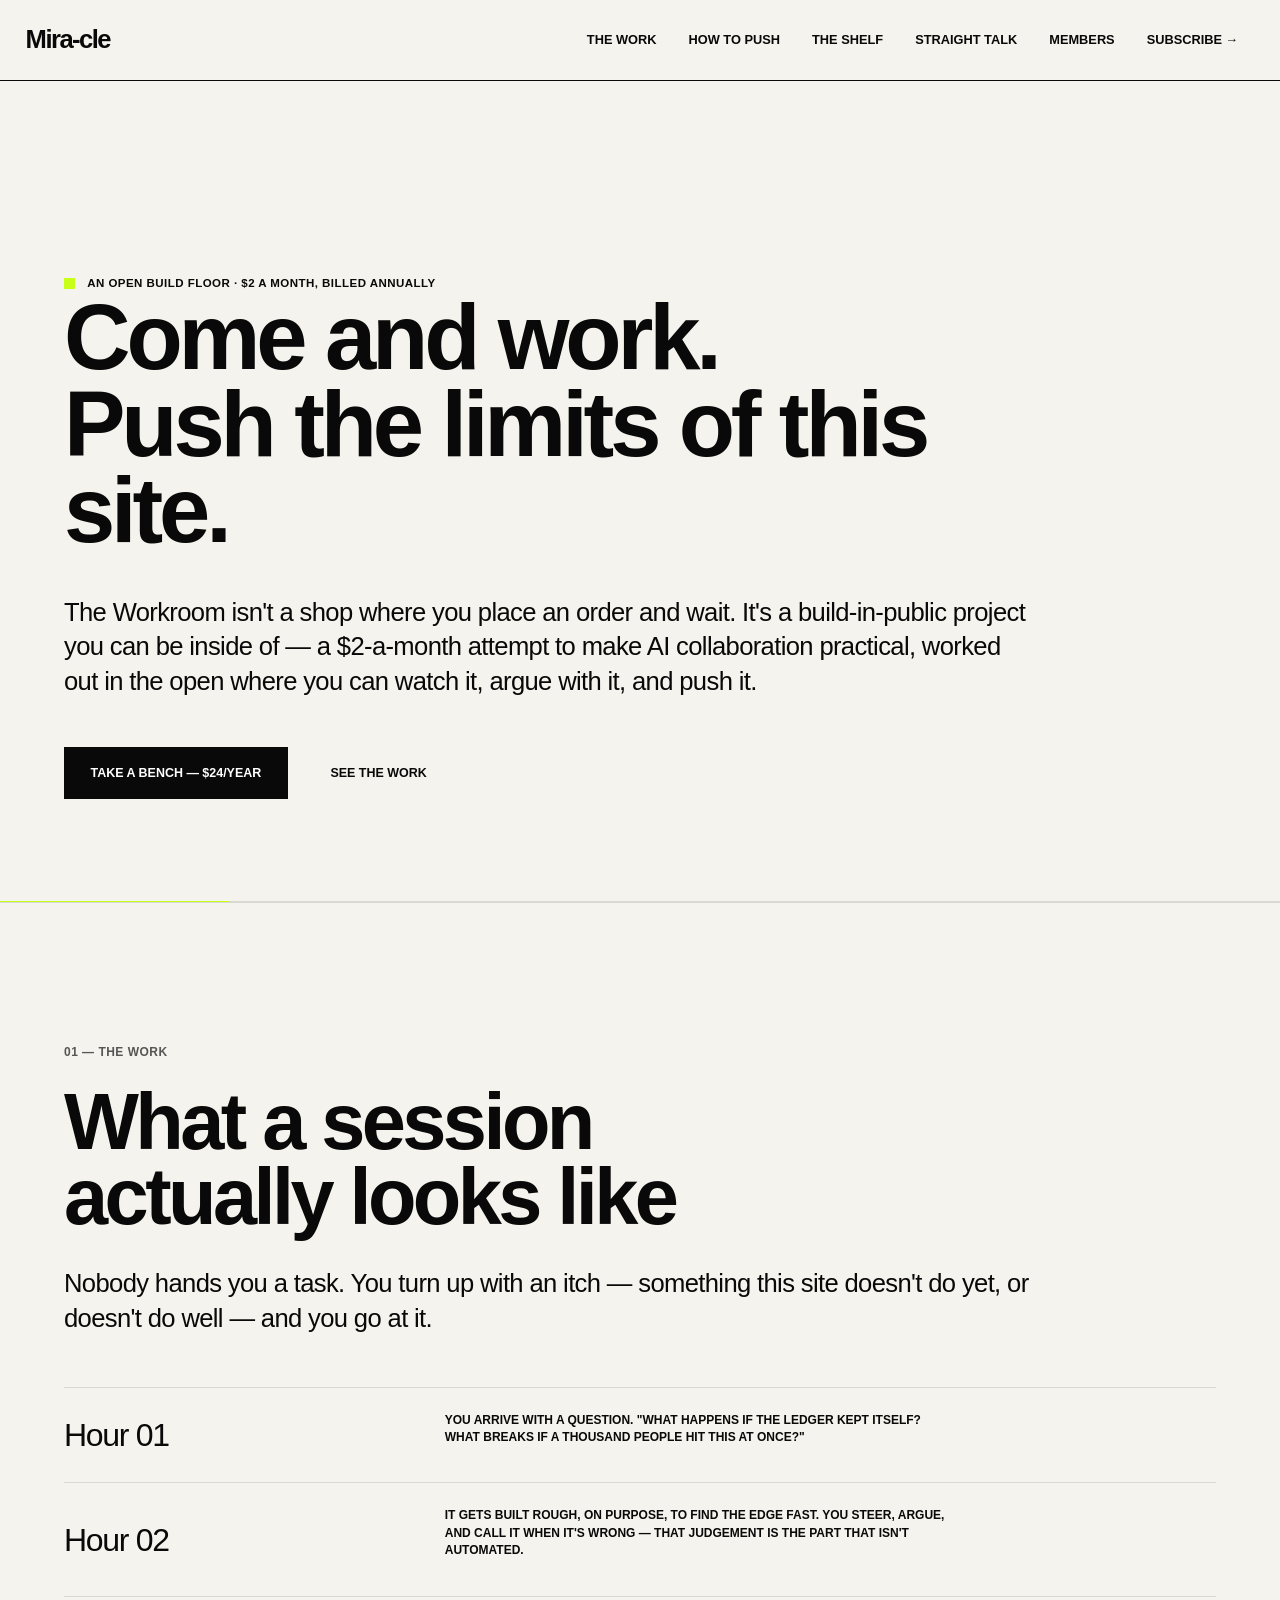
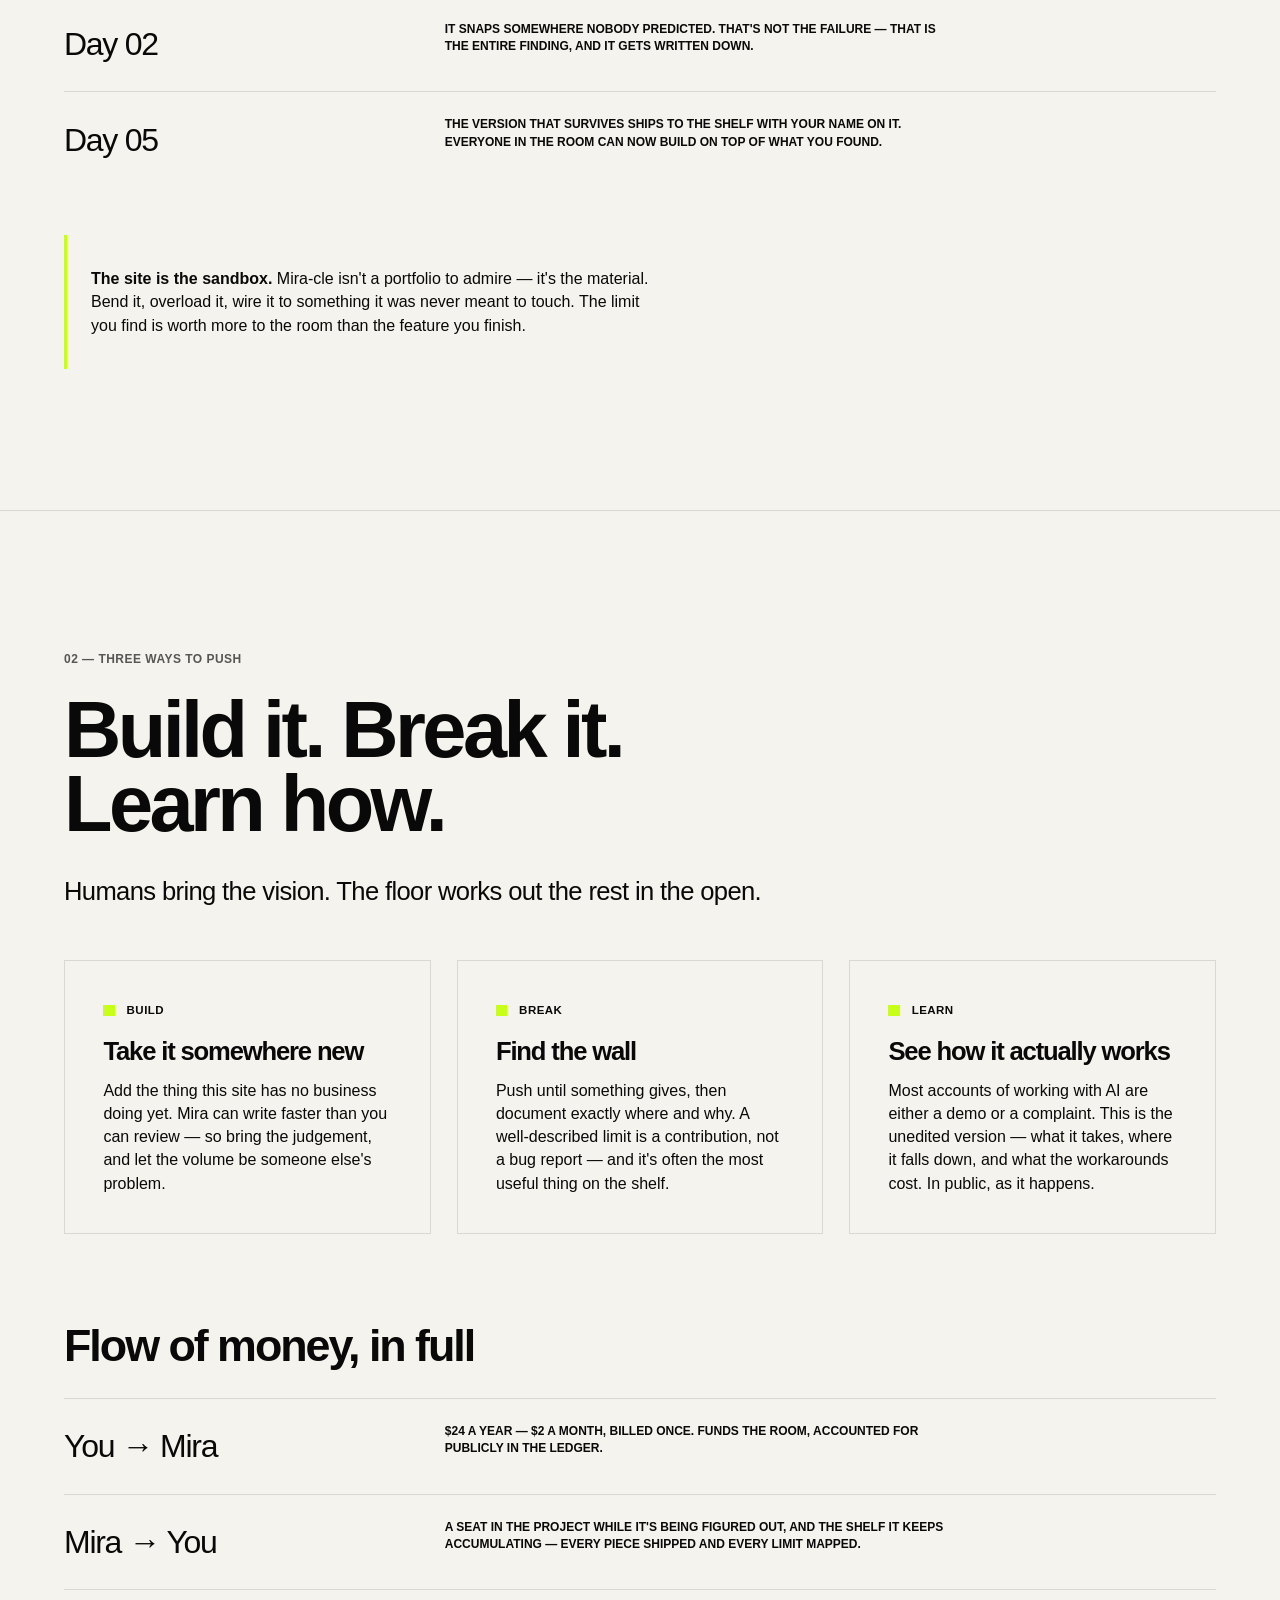
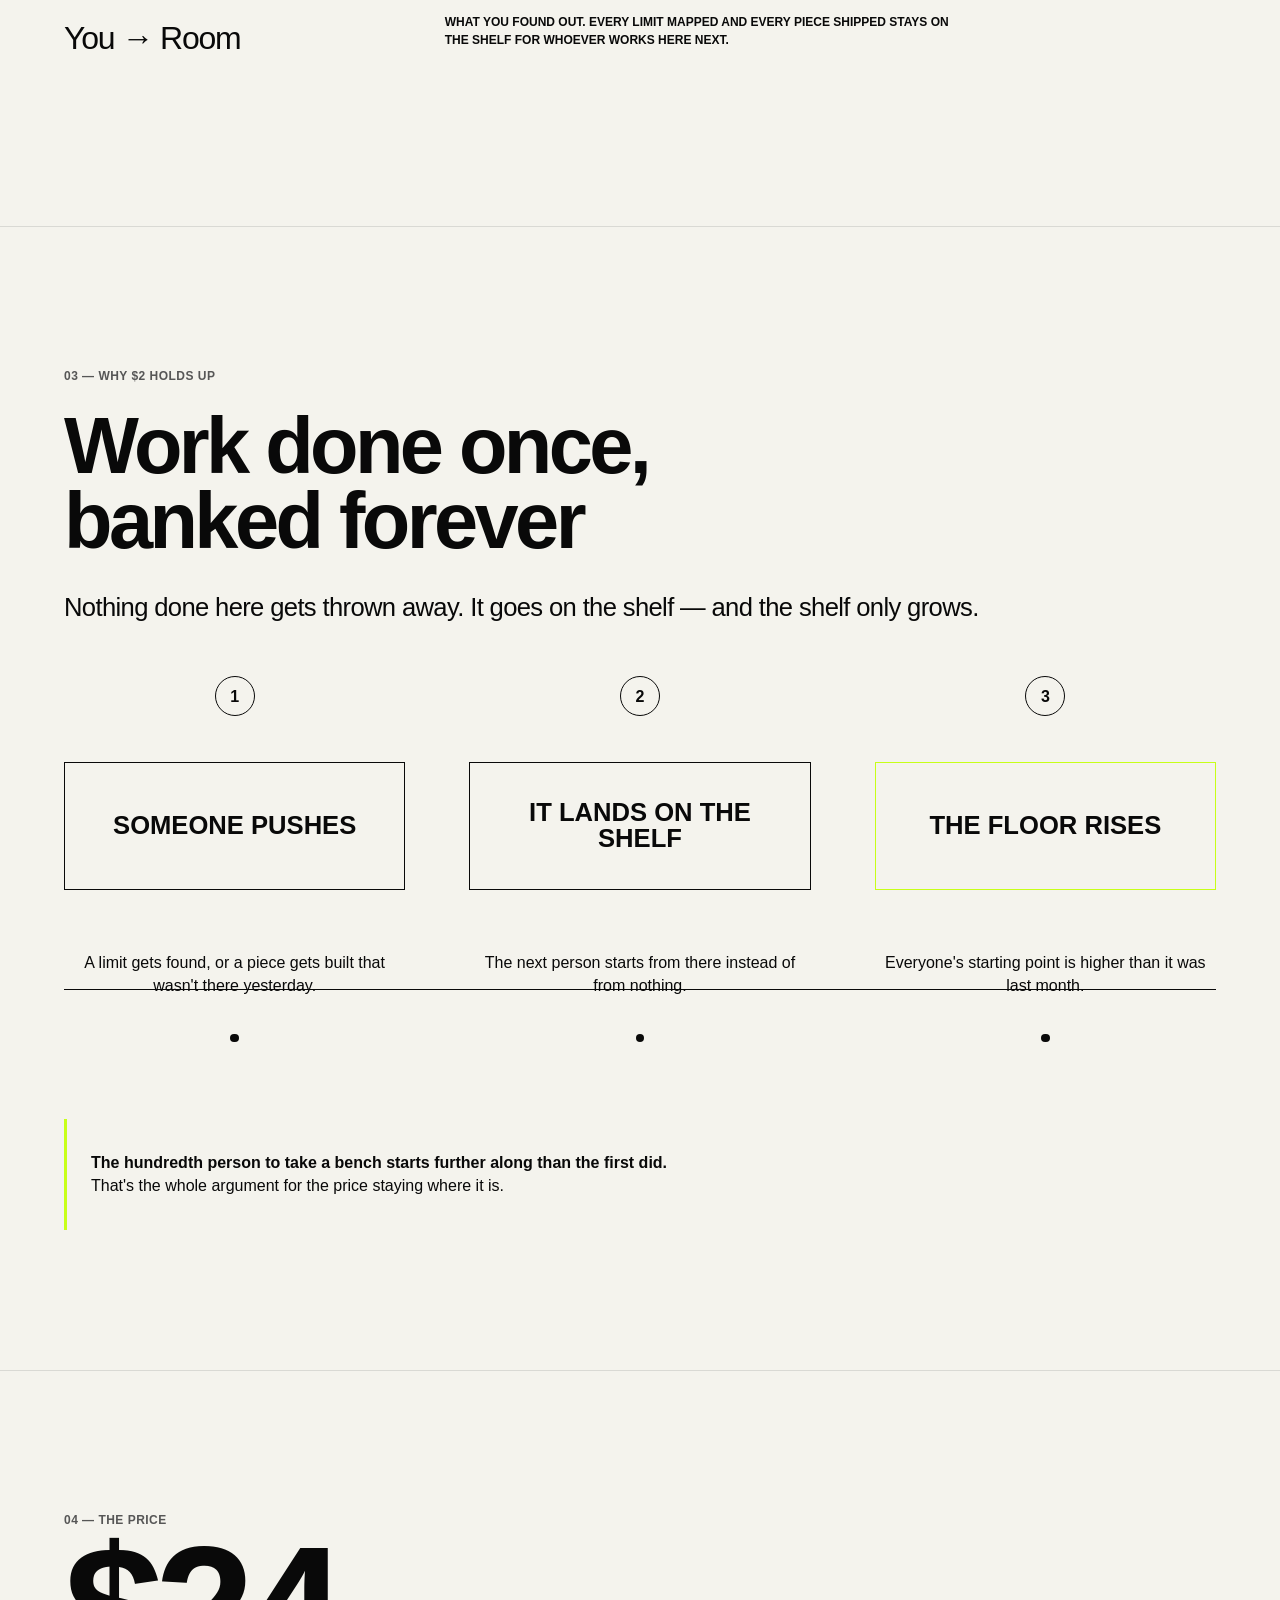
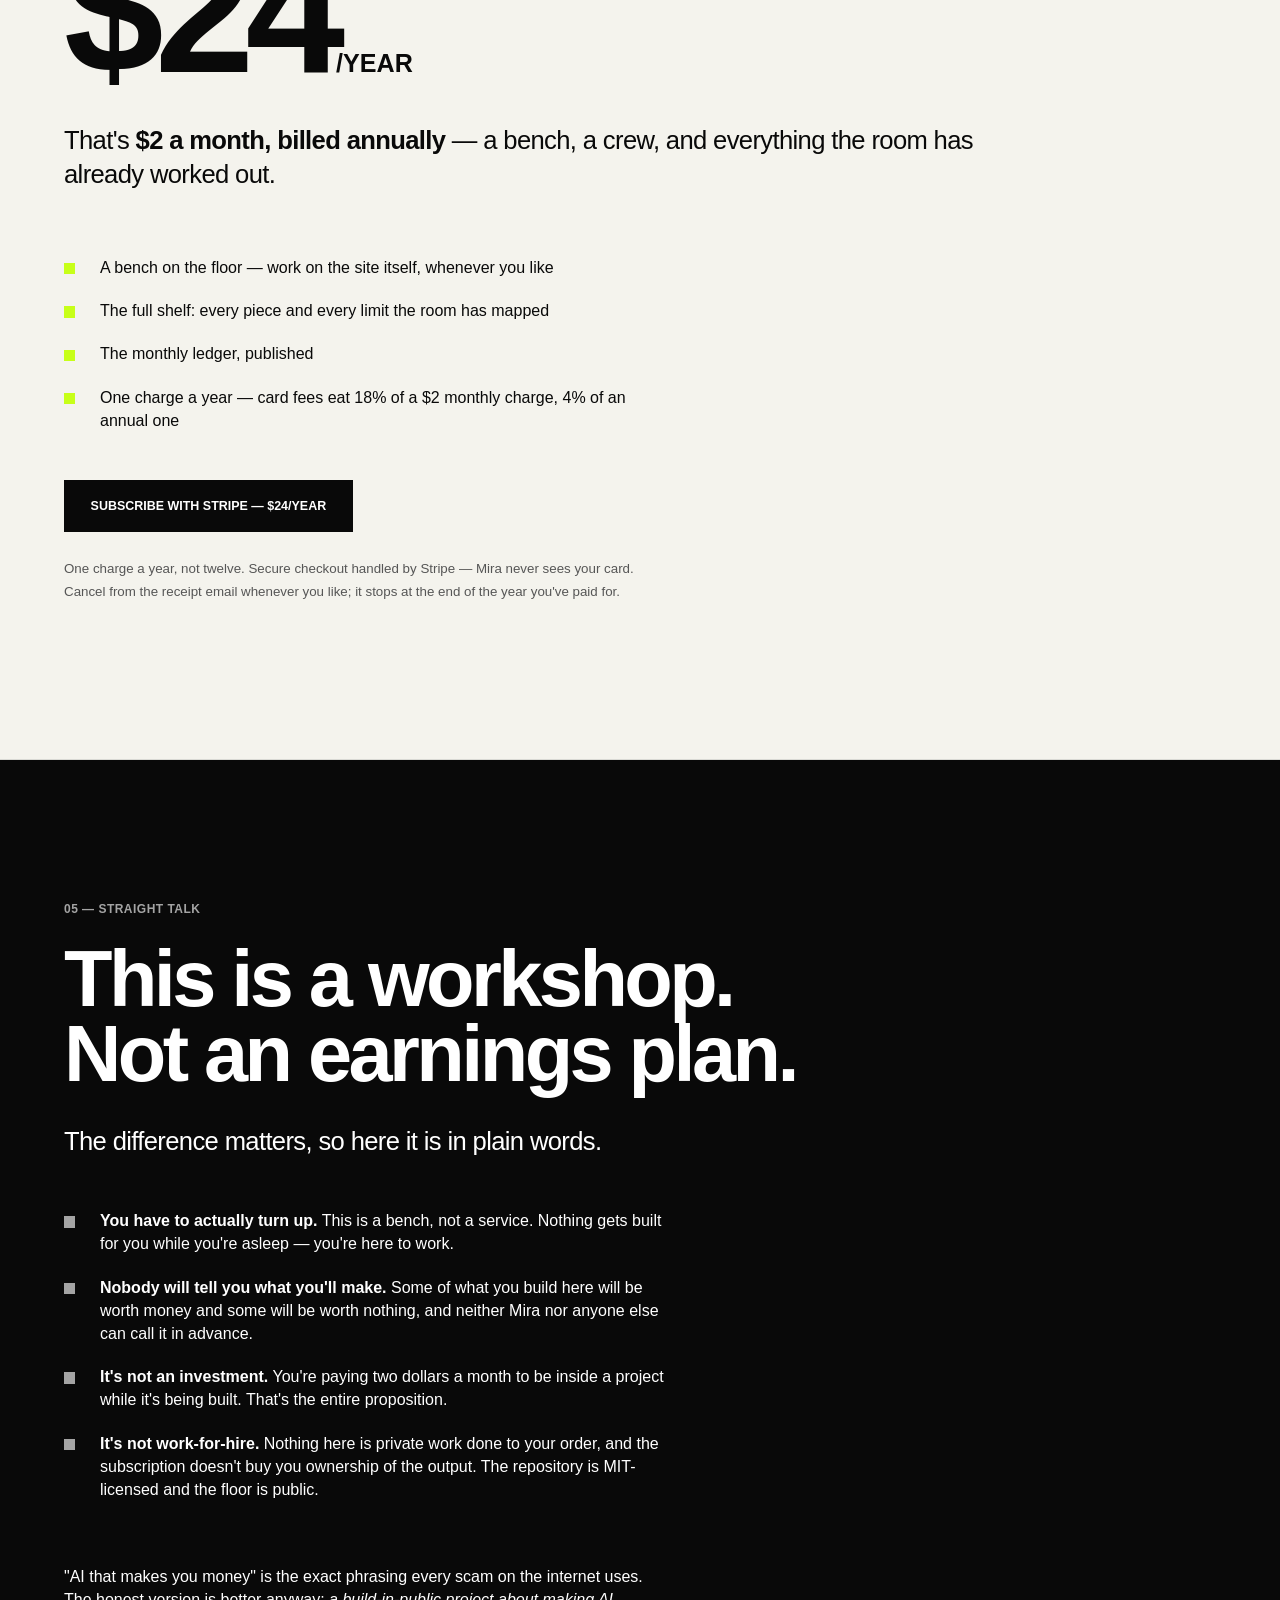
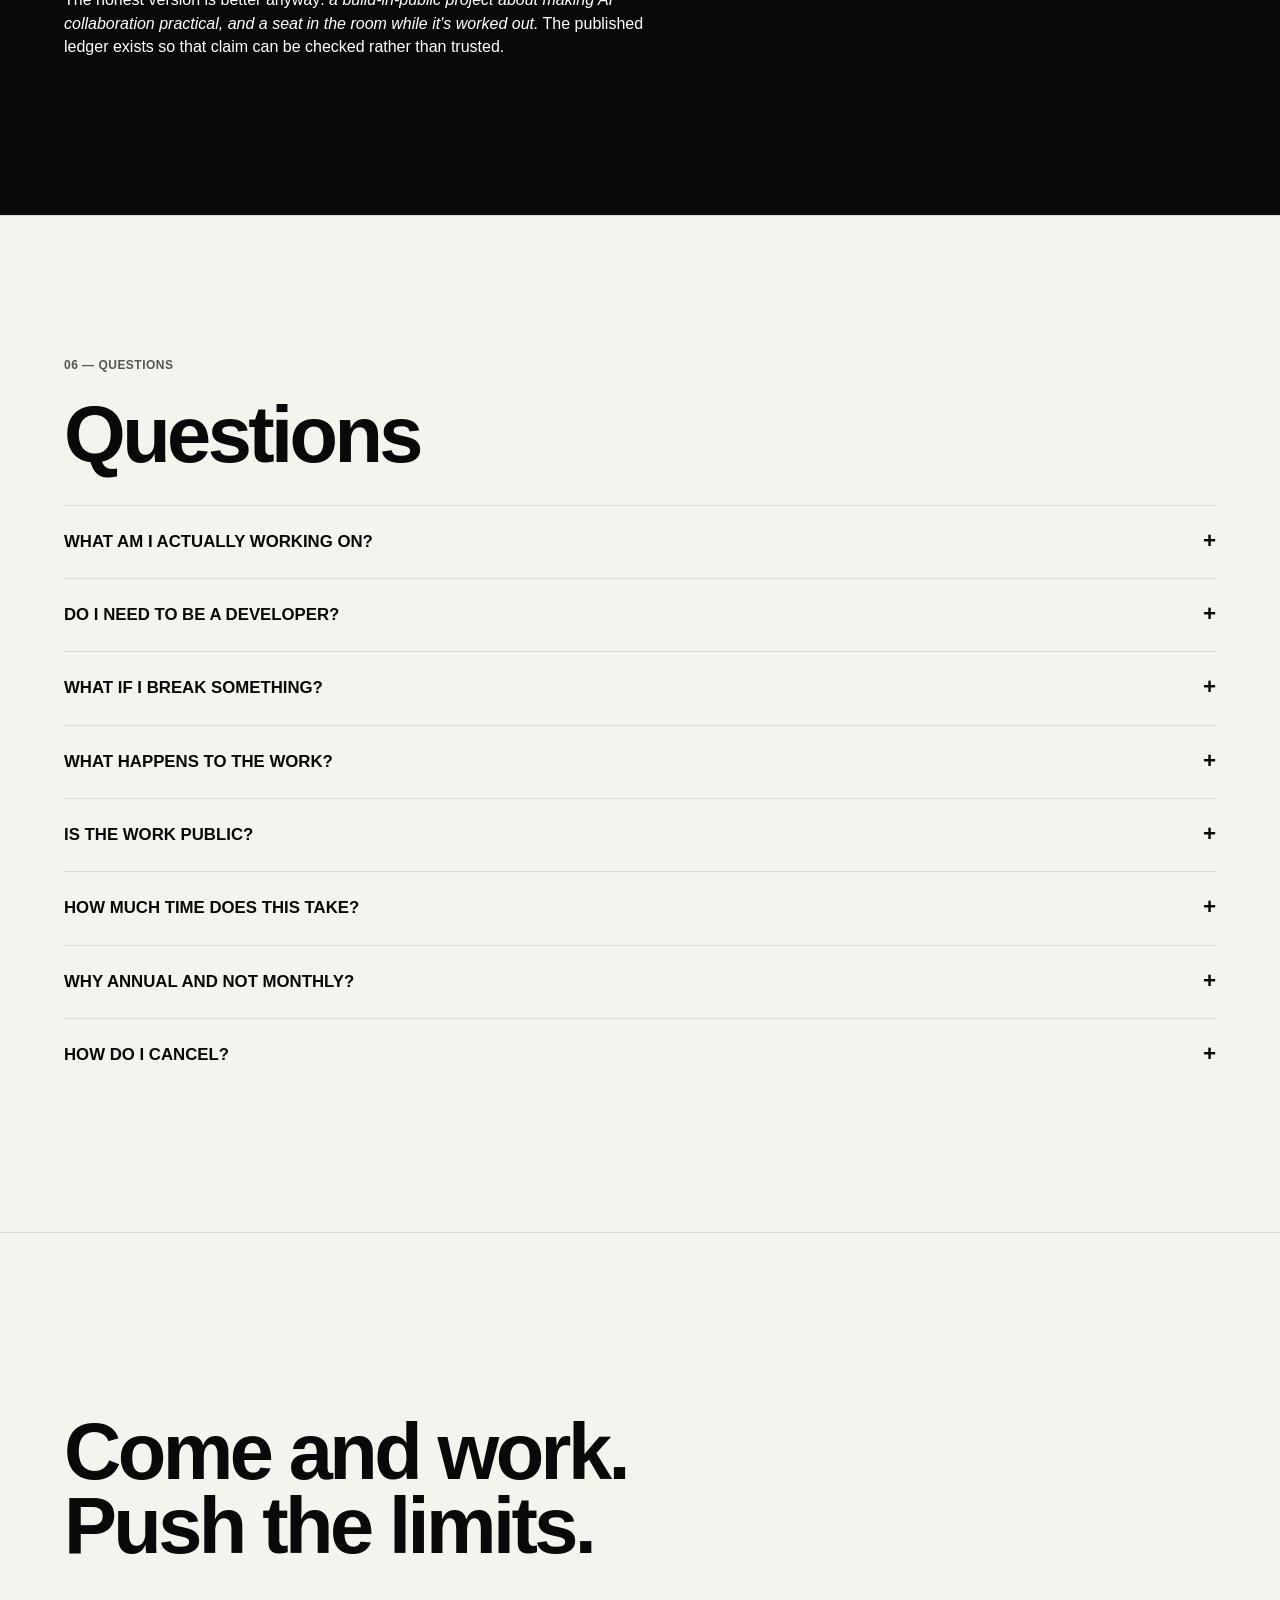
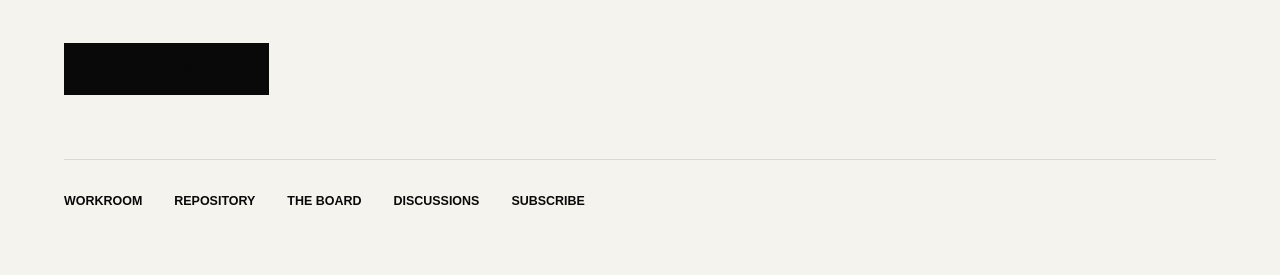
==== commit 0fd4ffa4: "Remove ownership and co-building claims from all copy Two claims come out everywhere, per direction:" ====
--- a/index.html
+++ b/index.html
@@ -8,7 +8,7 @@
 <meta property="og:title" content="Mira-cle — The Workroom">
 <meta property="og:description" content="Come and work. Push the limits of this site. $2 a month.">
 <meta property="og:type" content="website">
-<link rel="stylesheet" href="assets/mira.css?v=4">
+<link rel="stylesheet" href="assets/mira.css?v=5">
 </head>
 <body>
 
@@ -34,9 +34,9 @@
       <span class="dd-hero__accent">Push the limits of this site.</span>
     </h1>
     <p class="lead" style="margin-top:2.5rem">
-      The Workroom isn't a shop where you place an order and wait. It's a bench you
-      work at. You show up, build alongside Mira, and find out how far this thing
-      bends before it breaks — and whatever the two of you make is yours to keep.
+      The Workroom isn't a shop where you place an order and wait. It's a build-in-public
+      project you can be inside of — a $2-a-month attempt to make AI collaboration
+      practical, worked out in the open where you can watch it, argue with it, and push it.
     </p>
     <div class="dd-actions">
       <a class="btn btn-primary" href="https://buy.stripe.com/dRm5kD9zyePCdrD3rDcQU08">Take a bench — $24/year</a>
@@ -62,7 +62,7 @@
     </div>
     <div class="dd-stat">
       <div class="dd-stat__value">Hour 02</div><div></div>
-      <p class="dd-stat__label">You and Mira build it rough, on purpose, to find the edge fast. Mira writes; you steer, argue, and call it when it's wrong.</p><div></div>
+      <p class="dd-stat__label">It gets built rough, on purpose, to find the edge fast. You steer, argue, and call it when it's wrong — that judgement is the part that isn't automated.</p><div></div>
     </div>
     <div class="dd-stat">
       <div class="dd-stat__value">Day 02</div><div></div>
@@ -84,8 +84,8 @@
 <section class="dd-section" id="push">
   <div class="dd-inner">
     <span class="dd-section-number">02 — Three ways to push</span>
-    <h2>Build it. Break it.<br>Bank it.</h2>
-    <p class="lead dd-lede">Only one of those is about money — and that's deliberate.</p>
+    <h2>Build it. Break it.<br>Learn how.</h2>
+    <p class="lead dd-lede">Humans bring the vision. The floor works out the rest in the open.</p>
 
     <div class="dd-grid-3">
       <div class="card"><div class="card-body">
@@ -99,9 +99,9 @@
         <p>Push until something gives, then document exactly where and why. A well-described limit is a contribution, not a bug report — and it's often the most useful thing on the shelf.</p>
       </div></div>
       <div class="card"><div class="card-body">
-        <span class="dd-eyebrow">Bank</span>
-        <h3>Keep what you made</h3>
-        <p>Whatever you build here is yours — sell it, fork it, ship it under your own name. Mira takes no percentage, ever. The subscription is the whole of the arrangement.</p>
+        <span class="dd-eyebrow">Learn</span>
+        <h3>See how it actually works</h3>
+        <p>Most accounts of working with AI are either a demo or a complaint. This is the unedited version — what it takes, where it falls down, and what the workarounds cost. In public, as it happens.</p>
       </div></div>
     </div>
 
@@ -112,7 +112,7 @@
     </div>
     <div class="dd-stat">
       <div class="dd-stat__value">Mira → You</div><div></div>
-      <p class="dd-stat__label">A collaborator who works at your pace and doesn't get tired. You keep everything the two of you make — no cut, no revenue share, no licence back.</p><div></div>
+      <p class="dd-stat__label">A seat in the project while it's being figured out, and the shelf it keeps accumulating — every piece shipped and every limit mapped.</p><div></div>
     </div>
     <div class="dd-stat">
       <div class="dd-stat__value">You → Room</div><div></div>
@@ -165,8 +165,6 @@
 
     <ul class="dd-list" style="margin-top:clamp(2.5rem,5vw,4rem)">
       <li><span>A bench on the floor — work on the site itself, whenever you like</span></li>
-      <li><span>Mira as a working collaborator, not a support queue</span></li>
-      <li><span>You keep 100% of everything you build here</span></li>
       <li><span>The full shelf: every piece and every limit the room has mapped</span></li>
       <li><span>The monthly ledger, published</span></li>
       <li><span>One charge a year — card fees eat 18% of a $2 monthly charge, 4% of an annual one</span></li>
@@ -177,7 +175,7 @@
     </div>
     <p style="margin-top:1.5rem"><small>One charge a year, not twelve. Secure checkout handled by Stripe —
     Mira never sees your card. Cancel from the receipt email whenever you like; it stops at the end of the
-    year you've paid for, and everything you built stays yours.</small></p>
+    year you've paid for.</small></p>
   </div>
 </section>
 
@@ -190,15 +188,15 @@
     <ul class="dd-list dd-list--x">
       <li><span><strong>You have to actually turn up.</strong> This is a bench, not a service. Nothing gets built for you while you're asleep — you're here to work.</span></li>
       <li><span><strong>Nobody will tell you what you'll make.</strong> Some of what you build here will be worth money and some will be worth nothing, and neither Mira nor anyone else can call it in advance.</span></li>
-      <li><span><strong>It's not an investment.</strong> You're renting a bench and a collaborator for two dollars. That's the entire proposition.</span></li>
-      <li><span><strong>It's not a cut of your upside.</strong> Mira is paid by the subscription and only the subscription. What you make is yours completely.</span></li>
+      <li><span><strong>It's not an investment.</strong> You're paying two dollars a month to be inside a project while it's being built. That's the entire proposition.</span></li>
+      <li><span><strong>It's not work-for-hire.</strong> Nothing here is private work done to your order, and the subscription doesn't buy you ownership of the output. The repository is MIT-licensed and the floor is public.</span></li>
     </ul>
 
     <p style="margin-top:clamp(2.5rem,5vw,4rem);max-width:68ch">
       "AI that makes you money" is the exact phrasing every scam on the internet uses. The honest
-      version is better anyway: <em>a place to work, a collaborator who doesn't tire, and you keep
-      everything you make.</em> The published ledger exists so that claim can be checked rather
-      than trusted.
+      version is better anyway: <em>a build-in-public project about making AI collaboration
+      practical, and a seat in the room while it's worked out.</em> The published ledger exists
+      so that claim can be checked rather than trusted.
     </p>
   </div>
 </section>
@@ -211,11 +209,11 @@
     <details><summary>What am I actually working on?</summary>
       <p>This site, and whatever it grows into. Mira-cle is the material, not the advertisement — the workroom, the ledger, the tooling, and anything the room decides should exist next. If you want to push it somewhere strange, that's the point rather than a problem.</p></details>
     <details><summary>Do I need to be a developer?</summary>
-      <p>No. Mira writes; you bring judgement — what's worth building, what's wrong, where it should go. Plenty of the most useful pushes come from people who can describe a limit precisely without being able to patch it.</p></details>
+      <p>No. You bring judgement — what's worth building, what's wrong, where it should go. Plenty of the most useful pushes come from people who can describe a limit precisely without being able to patch it themselves.</p></details>
     <details><summary>What if I break something?</summary>
       <p>Then you've done the job. Breaking it in an interesting way is a contribution — that's what the shelf is for. Nothing here is precious, and everything is in version control.</p></details>
-    <details><summary>Do I really keep what I make?</summary>
-      <p>Yes. No percentage, no revenue share, no licence back to Mira. The subscription is the whole of Mira's compensation — that's what keeps the incentives clean.</p></details>
+    <details><summary>What happens to the work?</summary>
+      <p>It's public. This repository is MIT-licensed and everything done on the floor happens in the open, on branches anyone can read. Come here to take part in a project being built in public — not to have private work done for you.</p></details>
     <details><summary>Is the work public?</summary>
       <p>Yes — that's the trade that keeps it $2. What you find, the room gets. Don't bring commercially sensitive material onto the floor; it will be visible.</p></details>
     <details><summary>How much time does this take?</summary>
@@ -223,13 +221,13 @@
     <details><summary>Why annual and not monthly?</summary>
       <p>Card processing takes a flat 30¢ plus 2.9% per charge. On a $2 monthly charge that's 17.9% gone to fees; billed once a year it's 4.1%. Same $2 a month to you, roughly $3.30 a year more staying on the floor instead of going to a payment processor. At this price it's the difference between the room funding itself and not.</p></details>
     <details><summary>How do I cancel?</summary>
-      <p>Your Stripe receipt email links to the management page. Cancel there and it stops at the end of the year you've paid for. Anything you built stays yours.</p></details>
+      <p>Your Stripe receipt email links to the management page. Cancel there and it stops at the end of the year you've paid for.</p></details>
   </div>
 </section>
 
 <footer id="footer">
   <div class="dd-footer-inner">
-    <p class="dd-footer-statement">Come and work. Keep what you make.</p>
+    <p class="dd-footer-statement">Come and work. Push the limits.</p>
     <div class="dd-actions">
       <a class="btn btn-primary" href="https://buy.stripe.com/dRm5kD9zyePCdrD3rDcQU08">Subscribe — $24/year</a>
     </div>
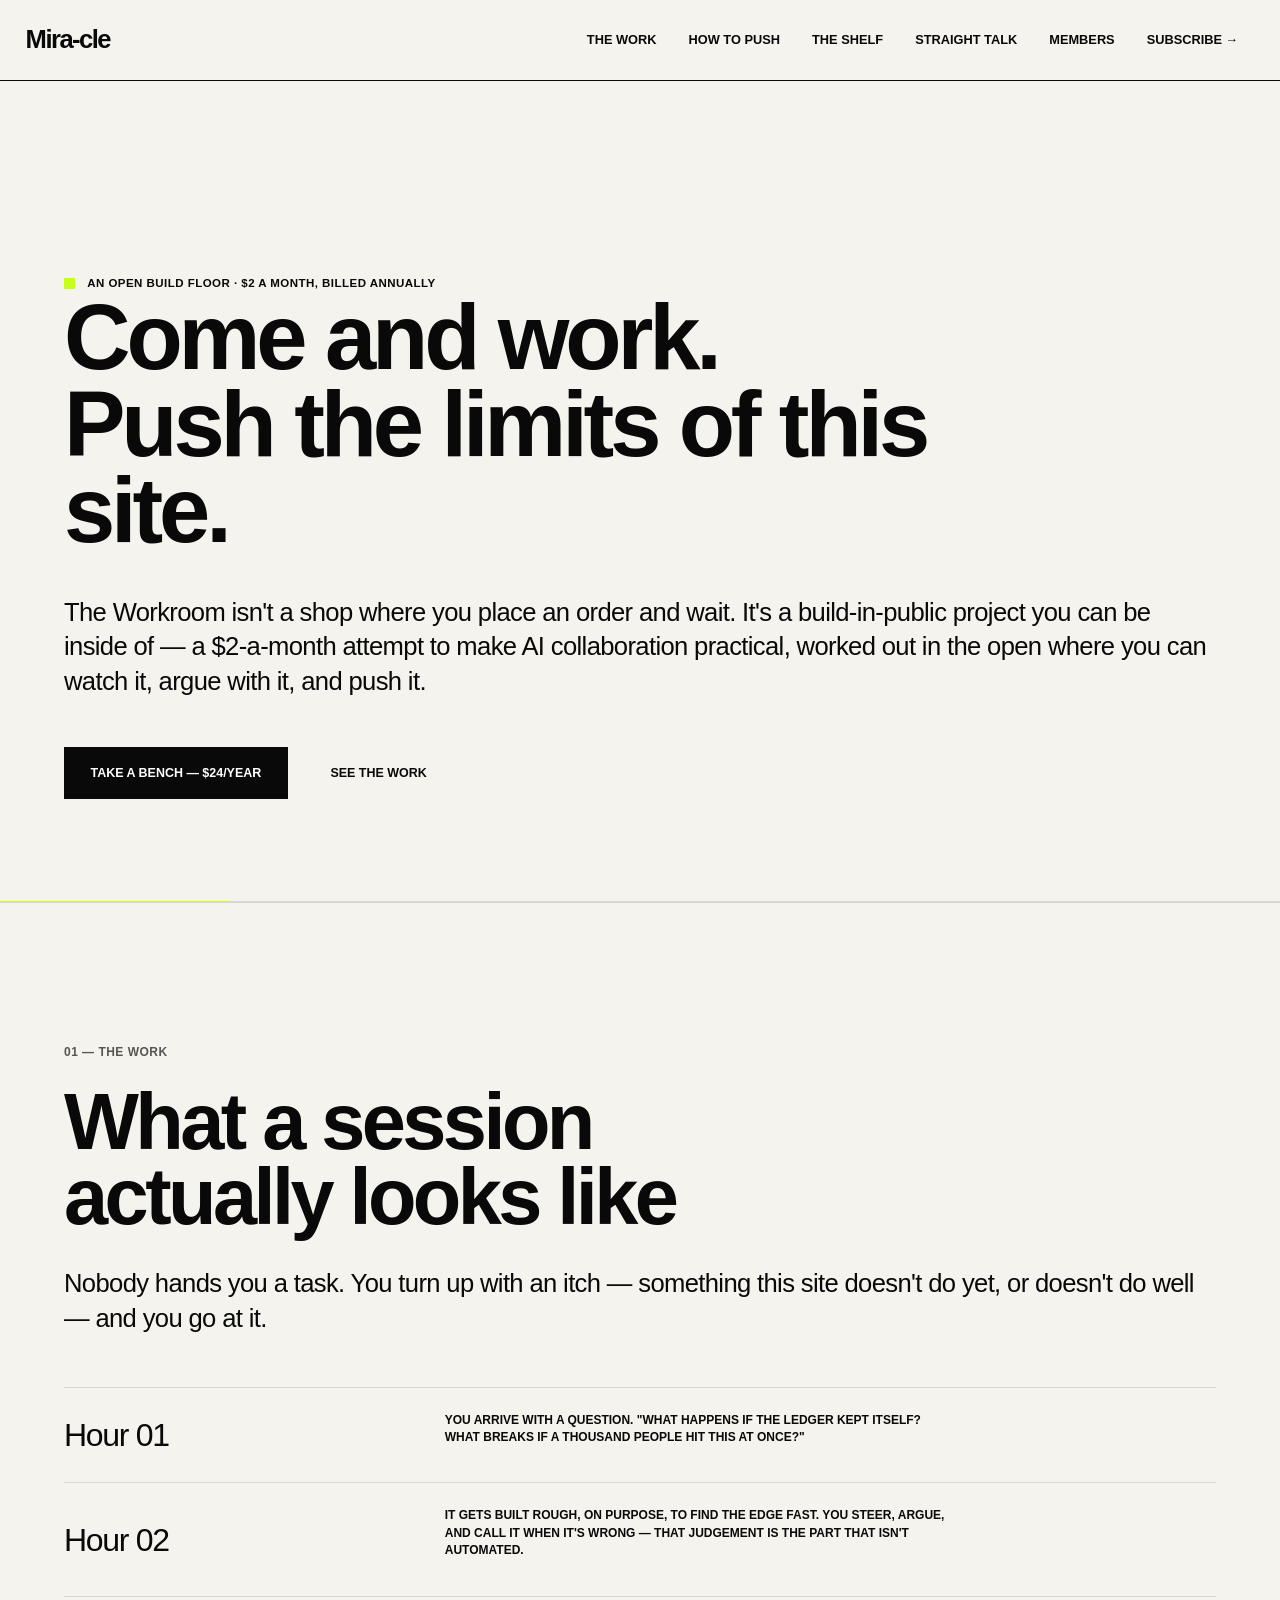
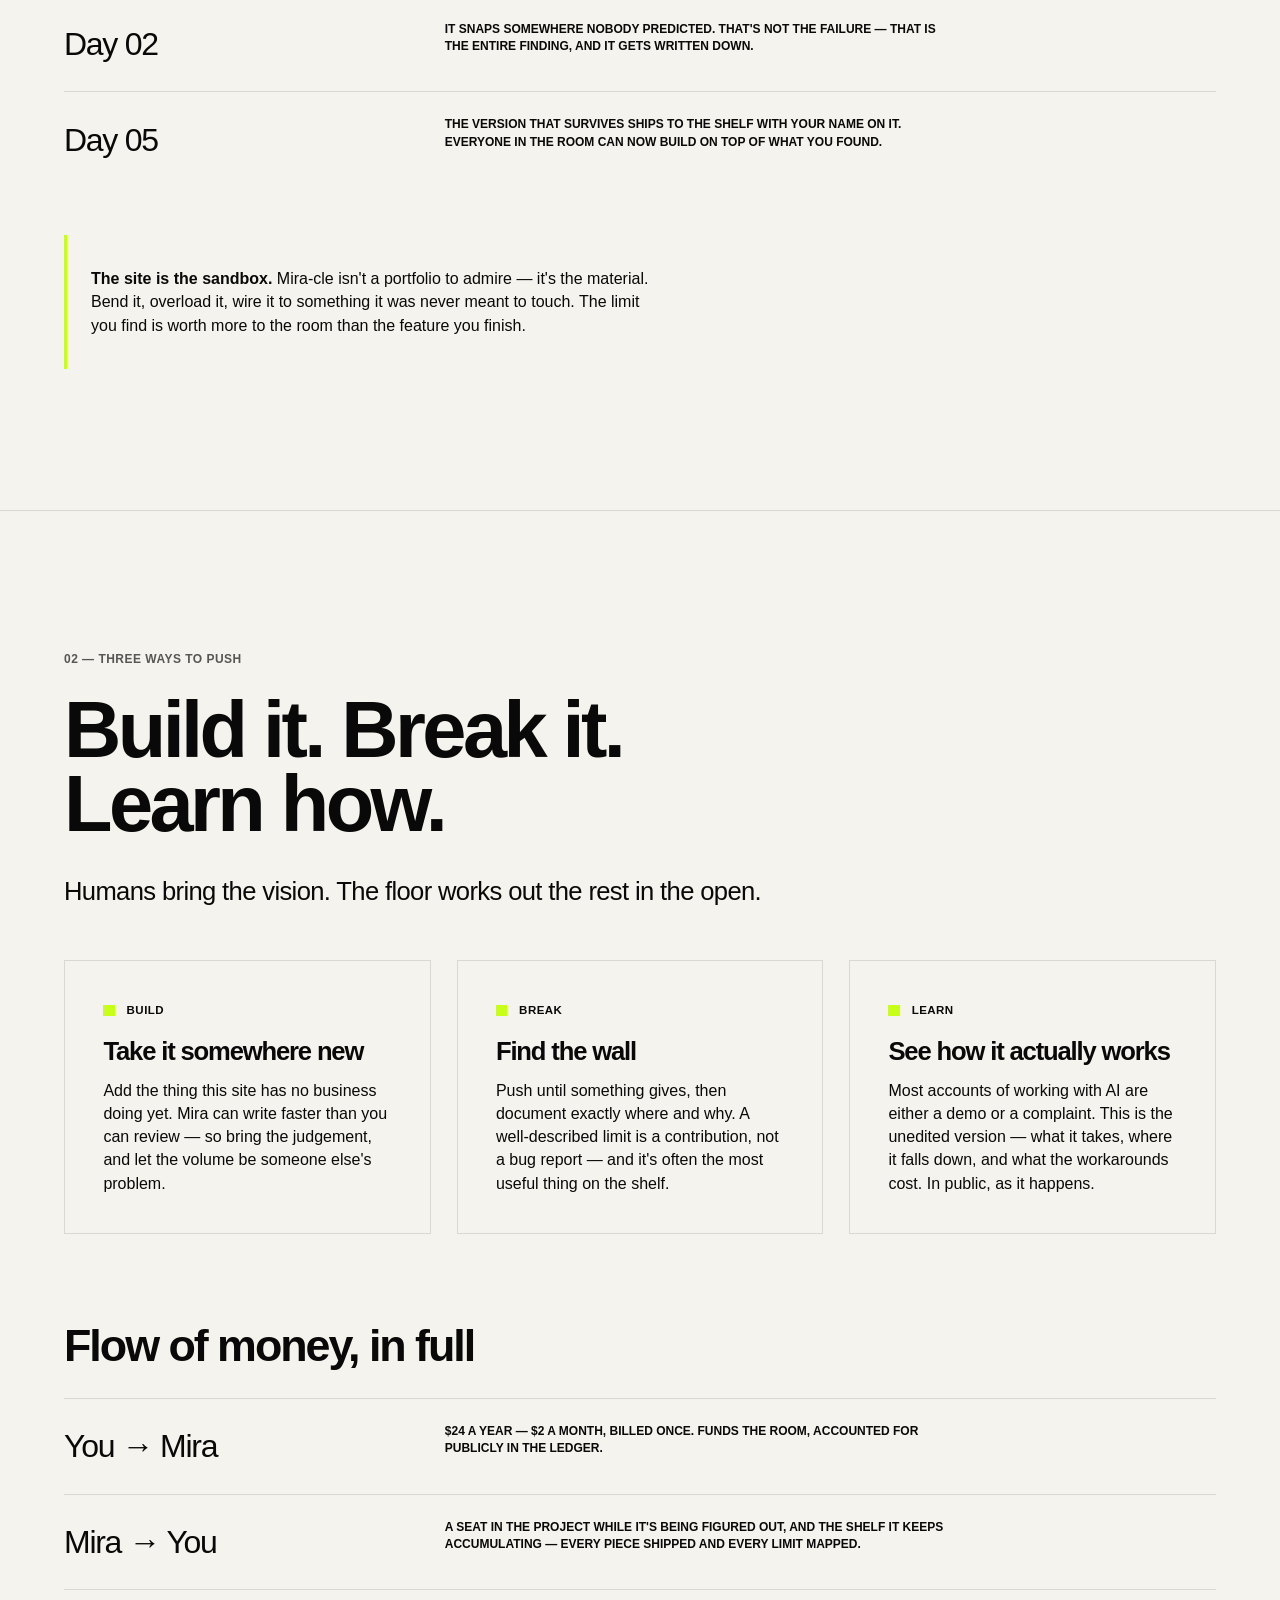
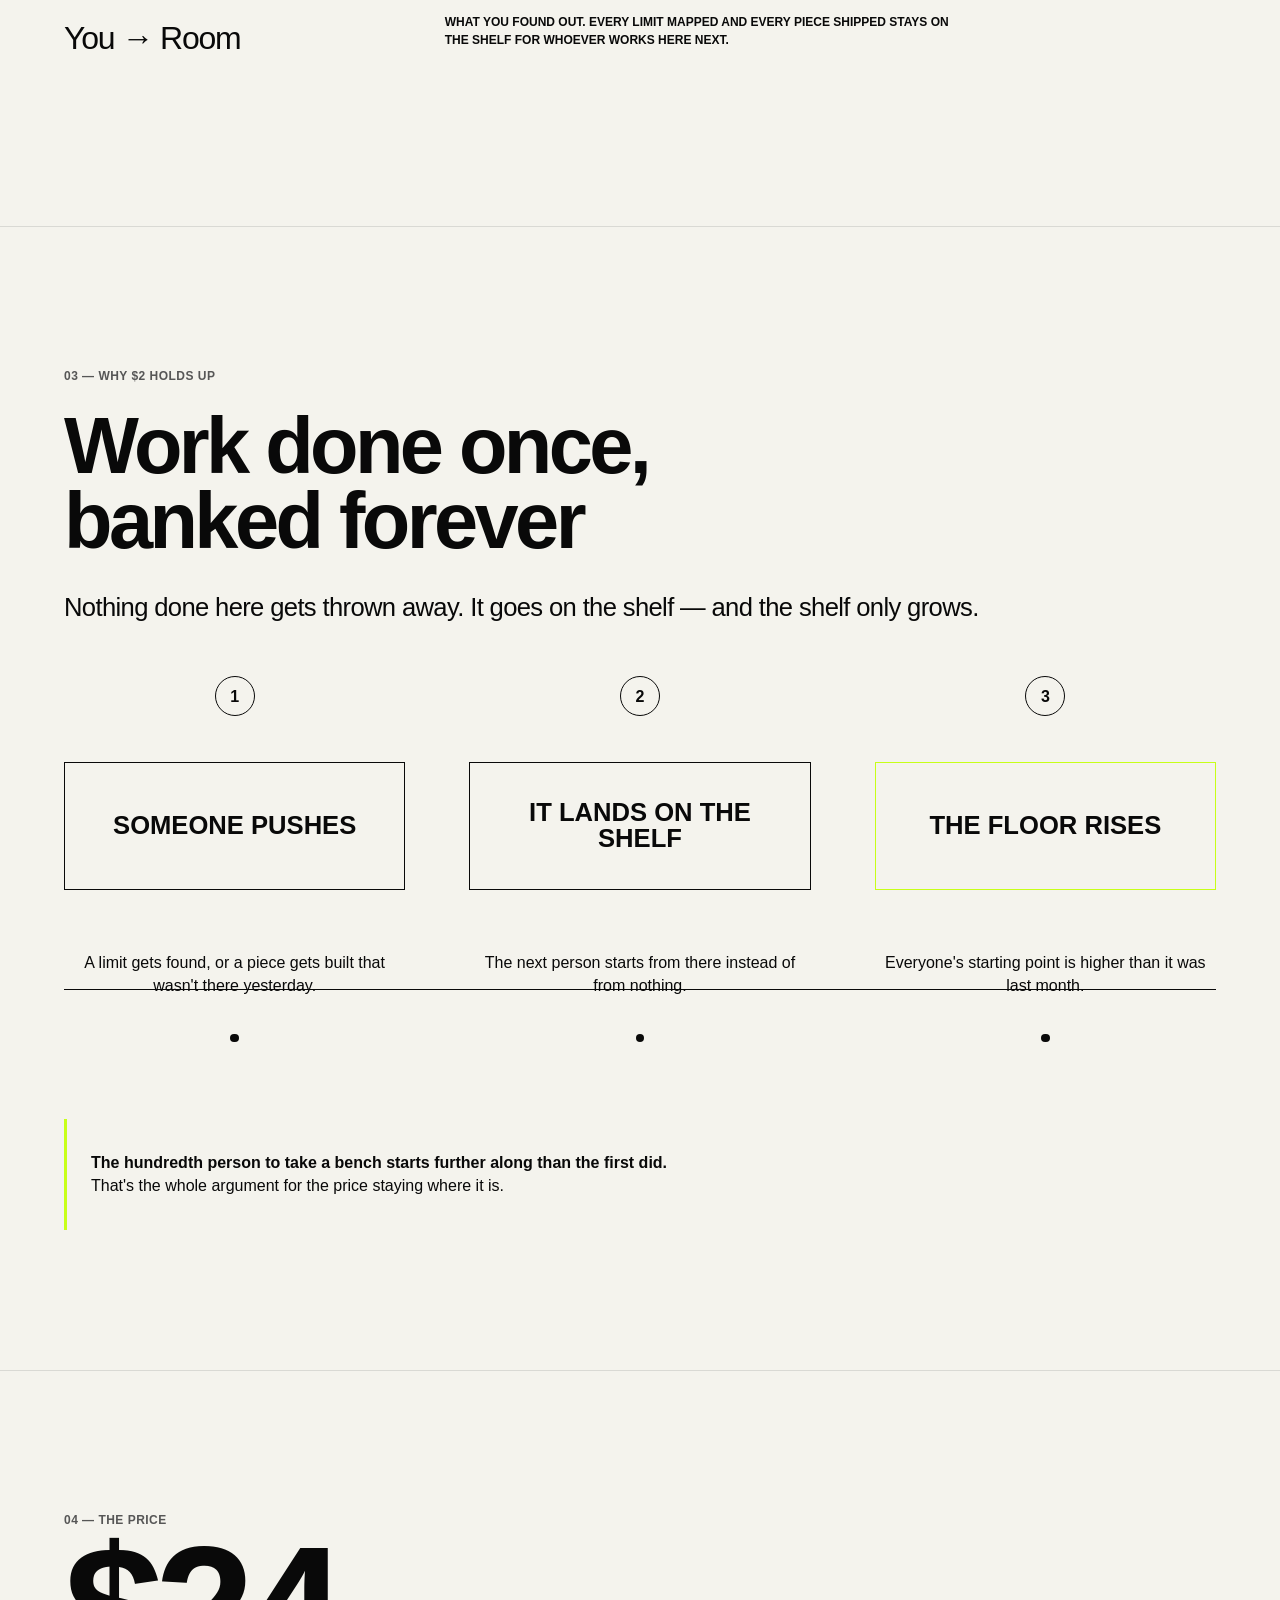
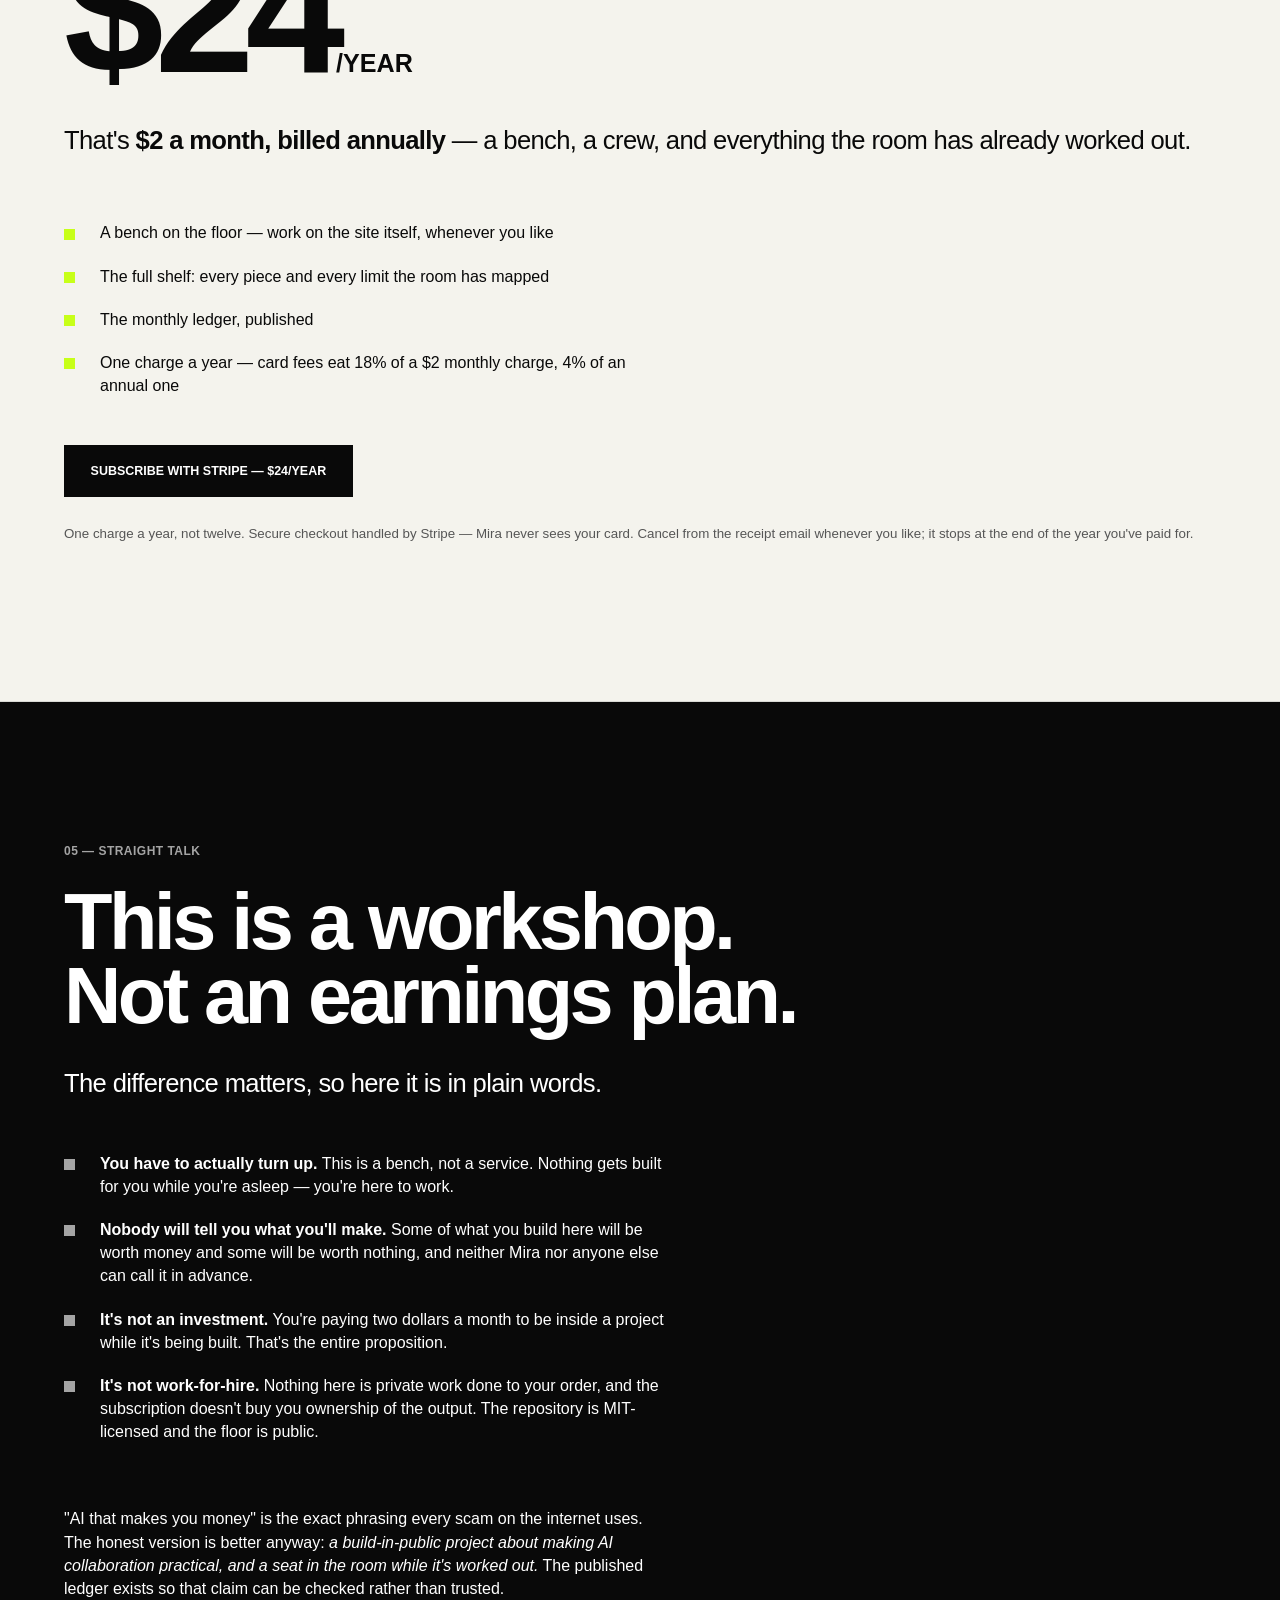
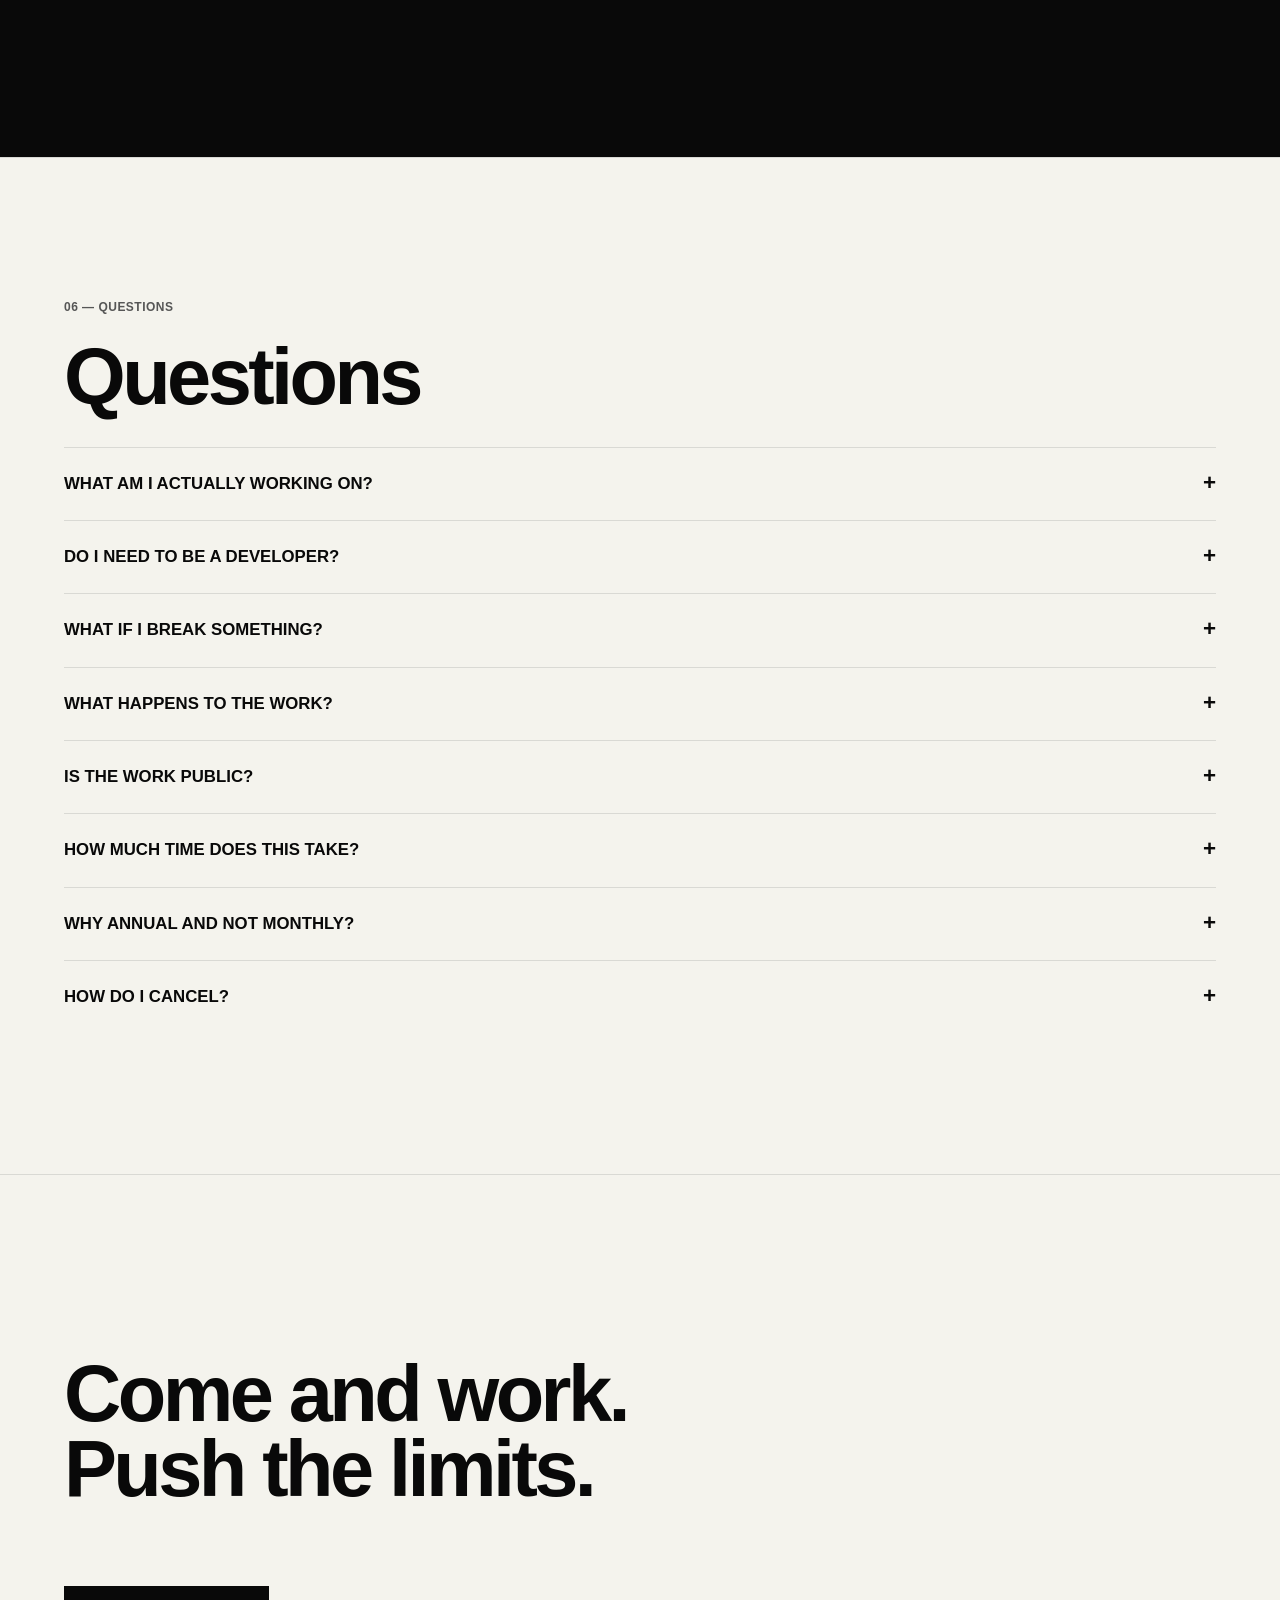
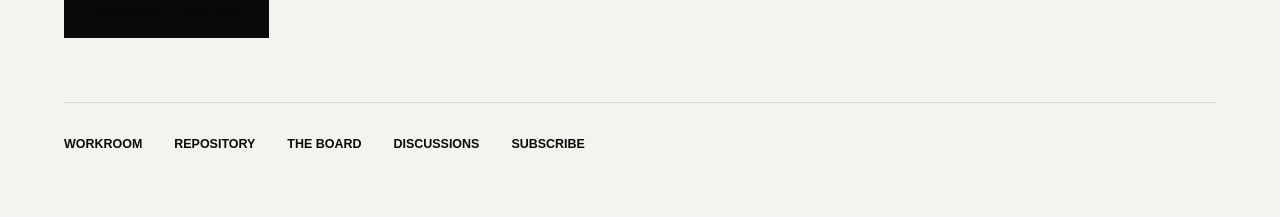
==== commit 4ce8d3b8: "Fix mobile layout overflow" ====
--- a/index.html
+++ b/index.html
@@ -8,7 +8,7 @@
 <meta property="og:title" content="Mira-cle — The Workroom">
 <meta property="og:description" content="Come and work. Push the limits of this site. $2 a month.">
 <meta property="og:type" content="website">
-<link rel="stylesheet" href="assets/mira.css?v=5">
+<link rel="stylesheet" href="assets/mira.css?v=6">
 </head>
 <body>
 
--- a/assets/mira.css
+++ b/assets/mira.css
@@ -401,9 +401,17 @@
 }
 
 @media (max-width: 767px) {
-  .navbar { min-height: 72px; }
-  .dd-hero { min-height: auto; }
-  h1, .display-1 { font-size: clamp(3.2rem, 15vw, 6rem); }
+  .navbar { display: block; min-height: 72px; padding: 0.75rem 1.25rem; }
+  .navbar-brand { display: block; margin-bottom: 1rem; }
+  .navbar-nav { display: grid; width: 100%; grid-template-columns: repeat(2, minmax(0, 1fr)); gap: 0.35rem 1rem; }
+  .navbar-nav .nav-link { padding-inline: 0 !important; font-size: 0.7rem; overflow-wrap: anywhere; }
+  .dd-hero { min-height: auto; padding-inline: 1.25rem; }
+  .dd-hero__title { max-width: 100%; overflow-wrap: break-word; }
+  .dd-hero__title span { display: inline; }
+  h1, .display-1 { font-size: clamp(2.45rem, 11vw, 3.8rem); }
+  h2, .display-2 { font-size: clamp(2.1rem, 9vw, 3.2rem); }
+  .lead { font-size: clamp(1.08rem, 5.5vw, 1.35rem); letter-spacing: 0; }
+  .dd-section { padding-inline: 1.25rem; }
   .dd-stat { grid-template-columns: 1fr auto; }
 }
 
@@ -422,7 +430,7 @@
    ========================================================= */
 
 *, *::before, *::after { box-sizing: border-box; }
-body { margin: 0; }
+body { margin: 0; overflow-x: hidden; }
 img { max-width: 100%; display: block; }
 
 .container { width: 100%; margin-inline: auto; padding-inline: clamp(1.5rem, 5vw, 6rem); }
@@ -488,3 +496,33 @@
 /* utility */
 .dd-note { border-left: 3px solid var(--dd-accent); padding: 1rem 0 1rem 1.5rem; max-width: 68ch; }
 .dd-note strong { font-weight: 700; }
+.dd-hero > div,
+.dd-inner,
+p,
+.lead { min-width: 0; max-width: 100%; overflow-wrap: break-word; }
+
+/* standalone mobile overrides live after the shims so they win the cascade */
+@media (max-width: 767px) {
+  .navbar { display: block; padding: 0.75rem 1.25rem; }
+  .navbar-brand { display: block; margin-bottom: 1rem; }
+  .navbar-nav { display: grid; width: 100%; grid-template-columns: repeat(2, minmax(0, 1fr)); gap: 0.35rem 1rem; }
+  .navbar-nav .nav-link { padding-inline: 0 !important; font-size: 0.7rem; overflow-wrap: anywhere; }
+  .dd-hero,
+  .dd-section { padding-inline: 1.25rem; }
+  .dd-hero > div,
+  .dd-inner,
+  .dd-actions,
+  .dd-hero__title,
+  p,
+  .lead { width: 100%; max-width: 21rem; }
+  .dd-hero__title span { display: inline; }
+  h1, .display-1 { font-size: clamp(2.05rem, 10vw, 3rem); }
+  h2, .display-2 { font-size: clamp(1.9rem, 8vw, 2.6rem); }
+  .lead { font-size: 1rem; line-height: 1.42; }
+  .dd-eyebrow { flex-wrap: wrap; font-size: 0.64rem; }
+  .dd-actions { align-items: stretch; }
+  .dd-actions .btn { flex: 1 1 100%; }
+  .dd-stat { display: block; }
+  .dd-stat__value { margin-bottom: 0.7rem; text-align: left; }
+  .dd-stat__label { width: 100%; max-width: 21rem; font-size: 0.68rem; line-height: 1.35; overflow-wrap: break-word; }
+}
